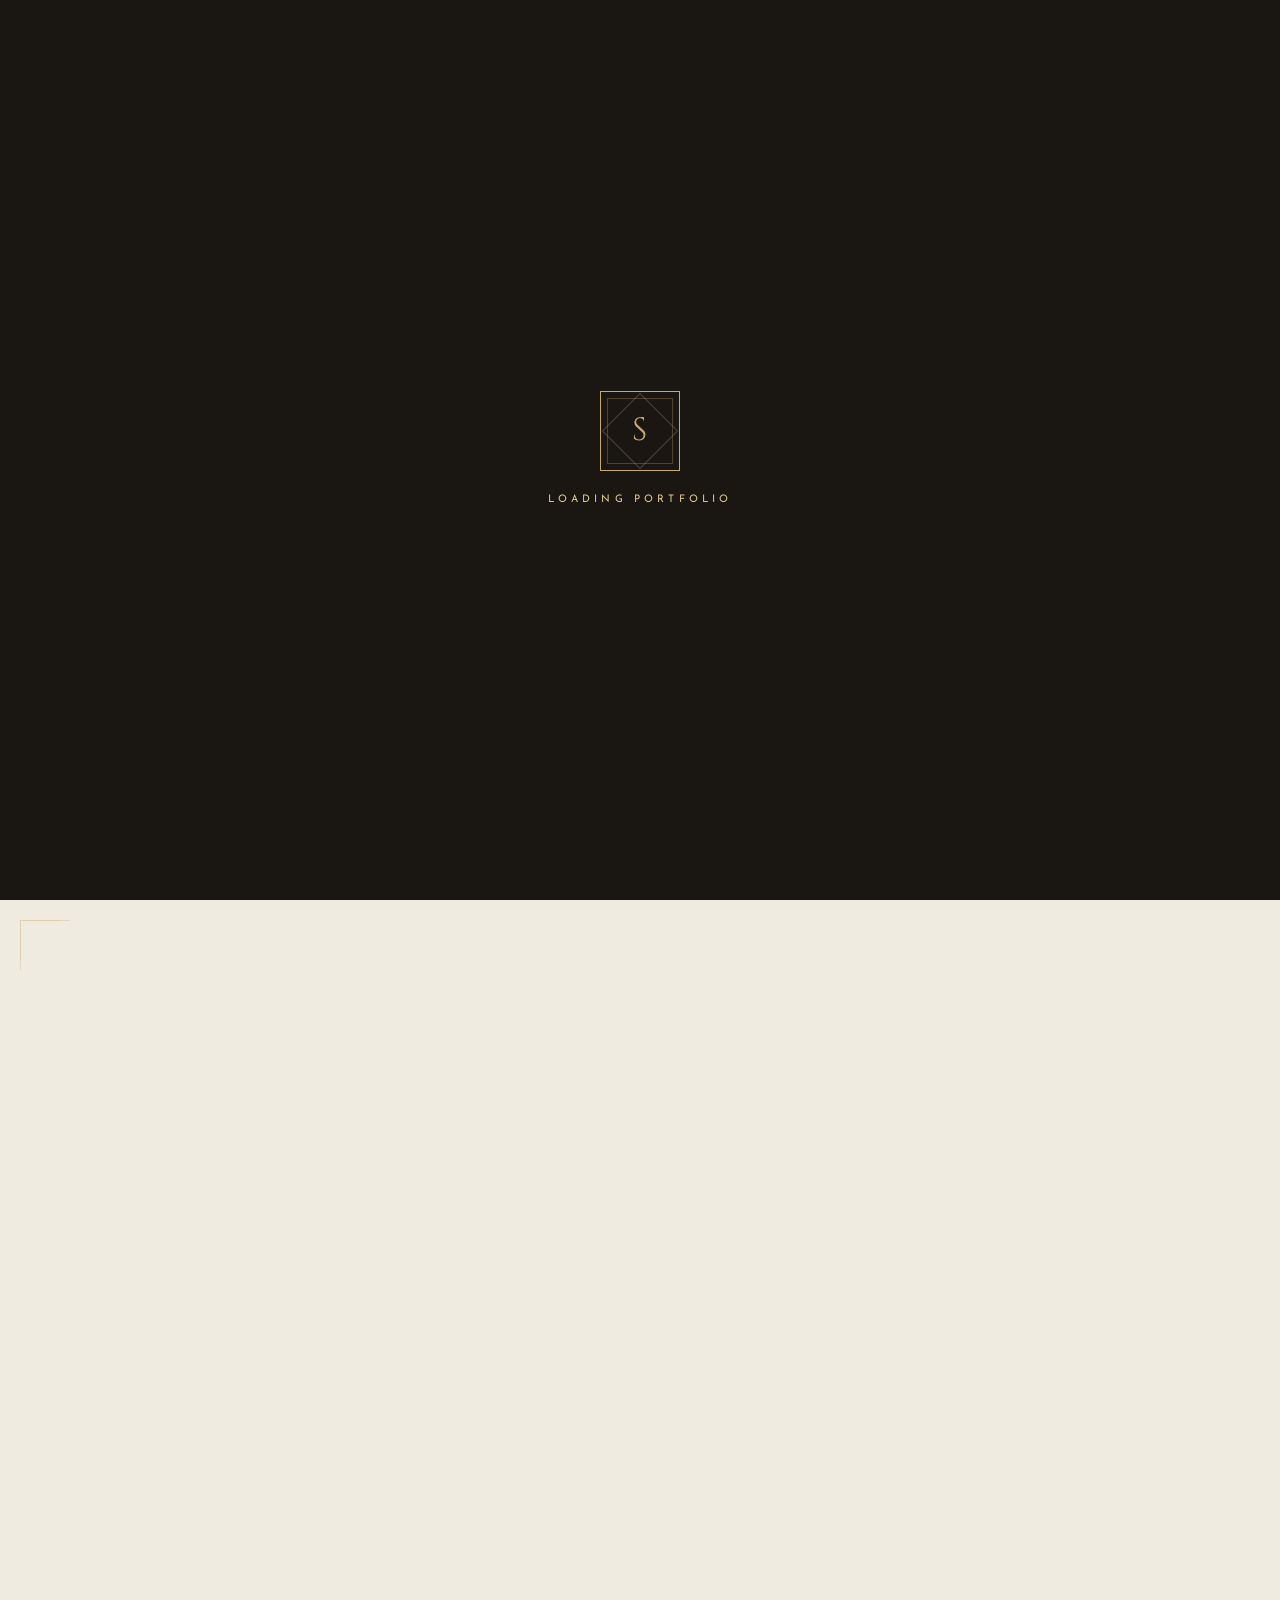
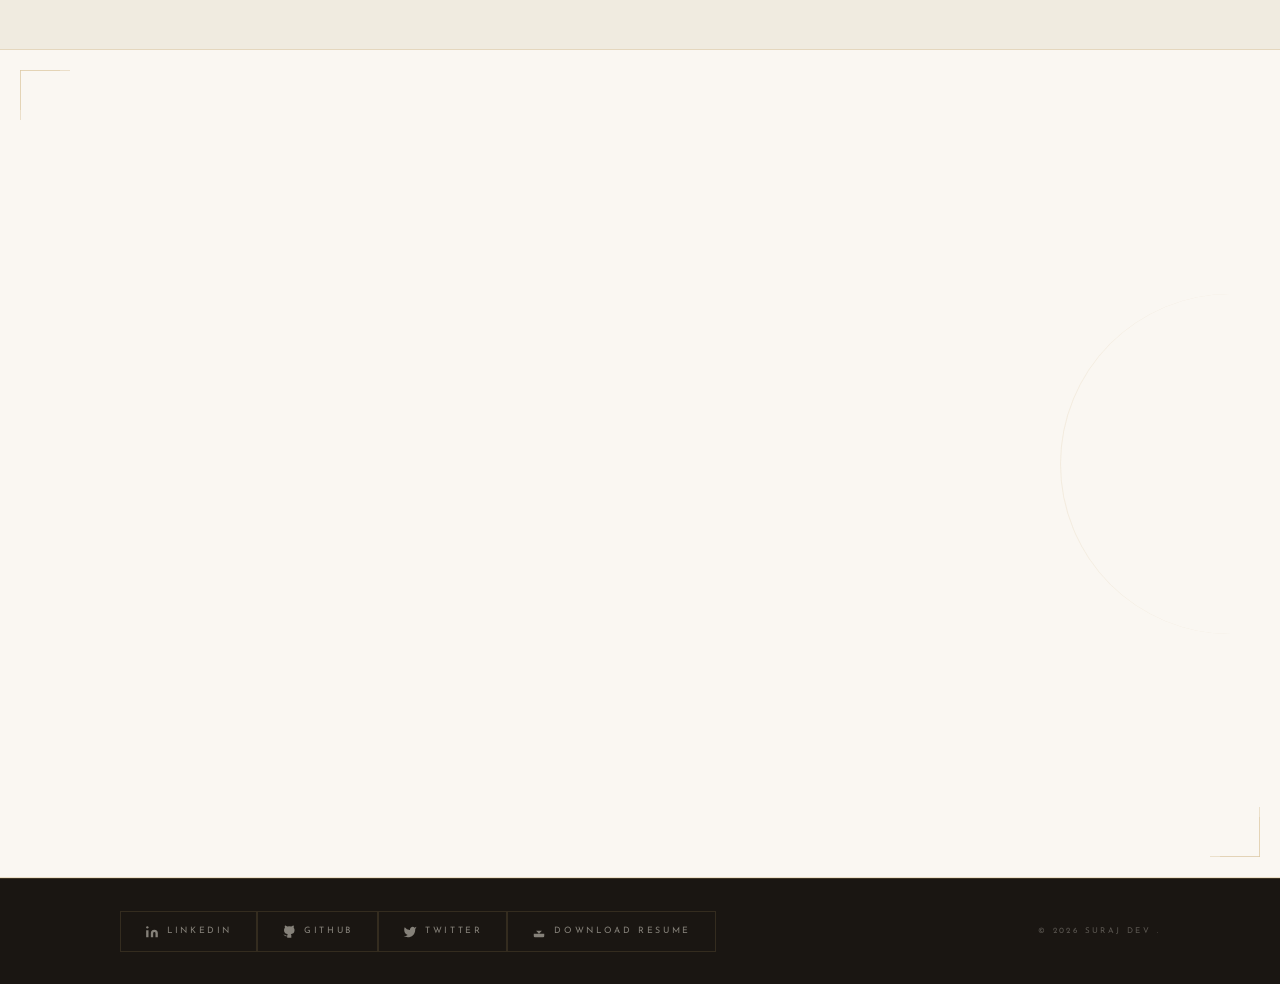
==== index.html @ 4a8fead8 "removed self hosted tag" ====
<!DOCTYPE html>
<html lang="en">
<head>
<meta charset="UTF-8"/>
<meta name="viewport" content="width=device-width, initial-scale=1.0"/>
<title>Suraj Dev — Full Stack Developer</title>
<link rel="preconnect" href="https://fonts.googleapis.com"/>
<link rel="preconnect" href="https://fonts.gstatic.com" crossorigin/>
<link href="https://fonts.googleapis.com/css2?family=Cinzel:wght@400;600;700;900&family=Cormorant+Garamond:ital,wght@0,300;0,400;0,500;0,600;1,300;1,400&family=Josefin+Sans:wght@100;200;300;400&display=swap" rel="stylesheet"/>
<link rel="stylesheet" href="styles.css">
</head>
<body>
<!-- LOADER -->
<div id="loader">
  <div class="loader-inner">
    <div class="loader-monogram">S</div>
    <div class="loader-text">Loading Portfolio</div>
  </div>
</div>

<!-- CURSOR -->
<div class="cursor" id="cursor"></div>
<div class="cursor-ring" id="cursorRing"></div>

<!-- MOBILE MENU -->
<div class="mobile-menu" id="mobileMenu">
  <a href="#hero" onclick="closeMobile()">Home</a>
  <a href="#about" onclick="closeMobile()">About</a>
  <a href="#work" onclick="closeMobile()">Work</a>
  <a href="#skills" onclick="closeMobile()">Skills</a>
  <a href="#contact" onclick="closeMobile()">Contact</a>
  <div class="mobile-menu-deco">Suraj Dev · Full Stack Developer</div>
</div>

<!-- NAVBAR -->
<nav id="navbar">
  <div class="nav-logo">
    <div class="logo-mark">S</div>
    <div class="logo-text">Suraj<span>Developer</span></div>
  </div>
  <ul class="nav-links">
    <li><a href="#hero">Home</a></li>
    <li><a href="#about">About</a></li>
    <li><a href="#work">Work</a></li>
    <li><a href="#skills">Skills</a></li>
    <li><a href="#contact">Contact</a></li>
  </ul>
  <div class="nav-avail"><div class="avail-dot"></div>Available for Work</div>
  <div class="hamburger" id="hamburger" onclick="toggleMenu()">
    <span></span><span></span><span></span>
  </div>
</nav>

<!-- SIDE NAV -->
<div class="side-nav" id="sideNav">
  <a href="#hero" class="active">01</a>
  <a href="#about">02</a>
  <a href="#work">03</a>
  <a href="#skills">04</a>
  <a href="#contact">05</a>
</div>

<!-- SOCIAL SIDEBAR -->
<div class="social-sidebar">
  <a href="https://www.linkedin.com/in/suraj-kumar-07b52637b" target="_blank" title="LinkedIn">
    <svg viewBox="0 0 24 24"><path d="M16 8a6 6 0 016 6v7h-4v-7a2 2 0 00-2-2 2 2 0 00-2 2v7h-4v-7a6 6 0 016-6zM2 9h4v12H2z"/><circle cx="4" cy="4" r="2"/></svg>
  </a>
  <a href="https://github.com/Suraj-xaosi/Suraj-xaosi.git" target="_blank" title="GitHub">
    <svg viewBox="0 0 24 24"><path d="M9 19c-5 1.5-5-2.5-7-3m14 6v-3.87a3.37 3.37 0 00-.94-2.61c3.14-.35 6.44-1.54 6.44-7A5.44 5.44 0 0020 4.77 5.07 5.07 0 0019.91 1S18.73.65 16 2.48a13.38 13.38 0 00-7 0C6.27.65 5.09 1 5.09 1A5.07 5.07 0 005 4.77a5.44 5.44 0 00-1.5 3.78c0 5.42 3.3 6.61 6.44 7A3.37 3.37 0 009 18.13V22"/></svg>
  </a>
  <a href="mailto:surajjee343@gmail.com" title="Email">
    <svg viewBox="0 0 24 24"><path d="M4 4h16c1.1 0 2 .9 2 2v12c0 1.1-.9 2-2 2H4c-1.1 0-2-.9-2-2V6c0-1.1.9-2 2-2z"/><polyline points="22,6 12,13 2,6"/></svg>
  </a>
</div>

<!-- ── HERO

─────────────────────── -->
<section id="hero" class="section">
  <div class="corner-deco corner-tl">
    <svg class="corner-svg" viewBox="0 0 50 50"><path d="M50,0 L0,0 L0,50"/><path d="M40,0 L0,0 L0,40"/><path d="M10,0 L0,0 L0,10"/></svg>
  </div>
  <div class="corner-deco corner-tr">
    <svg class="corner-svg" viewBox="0 0 50 50"><path d="M50,0 L0,0 L0,50"/><path d="M40,0 L0,0 L0,40"/><path d="M10,0 L0,0 L0,10"/></svg>
  </div>
  <div class="corner-deco corner-bl">
    <svg class="corner-svg" viewBox="0 0 50 50"><path d="M50,0 L0,0 L0,50"/><path d="M40,0 L0,0 L0,40"/><path d="M10,0 L0,0 L0,10"/></svg>
  </div>
  <div class="corner-deco corner-br">
    <svg class="corner-svg" viewBox="0 0 50 50"><path d="M50,0 L0,0 L0,50"/><path d="M40,0 L0,0 L0,40"/><path d="M10,0 L0,0 L0,10"/></svg>
  </div>

  <div class="hero-left">
    <div class="hero-eyebrow">Hello, I'm</div>
    <h1 class="hero-name">
      <span>Suraj</span>
      <span>Kumar</span>
    </h1>
    <div class="hero-title-badge">
      <span>Full Stack Developer</span>
      <div class="badge-diamond"></div>
    </div>
    <p class="hero-desc">I'm a full-stack developer who enjoys turning ideas into clean, working web applications.</p>
    <div class="hero-cta">
      <a href="#work" class="btn-primary"><span>View My Work</span><span class="arrow">→</span></a>
      <a href="#contact" class="btn-ghost">Get In Touch <span style="color:var(--gold)">+</span></a>
    </div>
  </div>

  <div class="hero-right">
    <div class="hero-photo-wrap">
      <div class="photo-arch"></div>
      <div class="hero-photo-frame">
        <div class="hero-photo-outer"></div>
        <img src="surajpfp.png" alt="Suraj Dev"/>
      </div>
      <div class="hero-badge">
        <div class="badge-label">Based In</div>
        <div class="badge-value">India</div>
        <div class="badge-diamond-icon"></div>
      </div>
    </div>
  </div>

  <div class="scroll-indicator">
    Scroll Down
    <div class="scroll-arrow"><span></span></div>
  </div>
</section>

<!-- ── ABOUT

─────────────────────── -->
<section id="about" class="section">
  <div class="corner-deco corner-tl">
    <svg class="corner-svg" viewBox="0 0 50 50"><path d="M50,0 L0,0 L0,50"/><path d="M40,0 L0,0 L0,40"/></svg>
  </div>
  <div class="corner-deco corner-br">
    <svg class="corner-svg" viewBox="0 0 50 50"><path d="M50,0 L0,0 L0,50"/><path d="M40,0 L0,0 L0,40"/></svg>
  </div>

  <div class="about-grid">
    <div class="about-img-wrap reveal-left">
      <div class="about-img-deco"></div>
      <div class="about-img-frame">
        <div class="about-arch"></div>
        <img src="suraj.png" alt="Architecture"/>
      </div>
      <div class="who-am-i">Who Am I <span style="display:inline-block;width:1px;height:30px;background:var(--gold);margin-left:10px;"></span></div>
    </div>
    <div class="about-right">
      <div class="section-label reveal">About Me</div>
      <h2 class="about-heading reveal reveal-delay-1">I like building things that actually work well.</h2>
      <p class="about-text reveal reveal-delay-2">I'm a full-stack developer currently pursuing my BCA at BN College, Patna University. I enjoy building complete web applications from the ground up — designing the database, writing the backend logic, and putting together a clean, easy-to-use interface. I'm always learning new tools and looking for ways to build better products.</p>
      <div class="stats-grid reveal reveal-delay-3">
        <div class="stat-item">
          <div class="stat-number">0<span class="stat-plus">+</span></div>
          <div class="stat-label">Years<br>Experience</div>
        </div>
        <div class="stat-item">
          <div class="stat-number">5<span class="stat-plus">+</span></div>
          <div class="stat-label">Projects<br>Completed</div>
        </div>
        <div class="stat-item">
          <div class="stat-number">10<span class="stat-plus">+</span></div>
          <div class="stat-label">Technologies<br>Mastered</div>
        </div>
        <div class="stat-item">
          <div class="stat-number">100<span class="stat-plus">%</span></div>
          <div class="stat-label">Dedication<br>to Quality</div>
        </div>
      </div>
    </div>
  </div>
</section>

<!-- ── WORK

─────────────────────── -->
<section id="work" class="section" style="background:var(--warm-white);">
  <div class="work-header">
    <div>
      <div class="section-label reveal">My Work</div>
      <h2 class="section-heading reveal reveal-delay-1">Featured<br>Projects</h2>
    </div>
    <a href="#" class="btn-ghost reveal reveal-delay-2">ME <span style="color:var(--gold)">+</span></a>
  </div>

  <div class="projects-grid">
    <a class="project-card reveal" href="projects/analytics-dashboard.html" aria-label="View Analytics Dashboard project details">
      <div class="project-card-img">
        <span class="project-num">01</span>
        <img src="asset/webAnlyIntro.png" alt="Analytics Dashboard"/>
      </div>
      <div class="project-card-body">
        <h3 class="project-title">WebAnly — Web Analytics Platform</h3>
        <p class="project-desc">A analytics platform that tracks website visitors in real time, with live dashboards and automatic alerts when traffic spikes.</p>
        <div class="project-tags">
          <div style="display:flex;gap:8px;flex-wrap:wrap;">
            <span class="tag">Next.js</span>
            <span class="tag">shadcn</span>
            <span class="tag">Tailwind CSS</span>
            <span class="tag">Tanstack Query</span>
            <span class="tag">Redux Toolkit</span>
            <span class="tag">express.js</span>
            <span class="tag">Redis</span>
            <span class="tag">Kafka</span>
            <span class="tag">Prisma</span>
            <span class="tag">PostgreSql</span>
            <span class="tag">TurboRepo</span>
          </div>
          <div class="project-arrow">→</div>
        </div>
      </div>
    </a>

    <a class="project-card reveal reveal-delay-2" href="projects/cyclework.html" aria-label="View Cyclework project details">
      <div class="project-card-img">
        <span class="project-num">03</span>
        <img src="asset/cyclework.png" alt="Cyclework - Goal-Tracking Platform"/>
      </div>
      <div class="project-card-body">
        <h3 class="project-title">Cyclework — Goal Tracking App</h3>
        <p class="project-desc">A goal-tracking app that breaks big goals into daily tasks across a 12-week cycle, with a simple score that shows how you're progressing.</p>
        <div class="project-tags">
          <div style="display:flex;gap:8px;flex-wrap:wrap;">
            <span class="tag">React</span>
            <span class="tag">TypeScript</span>
            <span class="tag">Tailwind CSS</span>
            <span class="tag">Redux Toolkit</span>
            <span class="tag">Express.js</span>
            <span class="tag">Mongo DB</span>
          </div>
          <div class="project-arrow">→</div>
        </div>
      </div>
    </a>

    <a class="project-card reveal reveal-delay-3" href="projects/audio-visualiser.html" aria-label="View Audio Visualiser project details">
      <div class="project-card-img">
        <span class="project-num">04</span>
        <img src="asset/av.png" alt="Audio Visualiser"/>
      </div>
      <div class="project-card-body">
        <h3 class="project-title">Audio Visualiser</h3>
        <p class="project-desc">An audio visualiser that turns music into real-time animated visuals, with a customizable look and feel.</p>
        <div class="project-tags">
          <div style="display:flex;gap:8px;flex-wrap:wrap;">
            <span class="tag">Next.js</span>
            <span class="tag">css</span>
            <span class="tag">redux</span>
            <span class="tag">CDN</span>
            <span class="tag">idb</span>
            <span class="tag">docker</span>
          </div>
          <div class="project-arrow">→</div>
        </div>
      </div>
    </a>
  </div>
</section>

<!-- ── SKILLS

─────────────────────── -->
<section id="skills" class="section">
  <div class="skills-intro">
    <div>
      <div class="section-label reveal">My Expertise</div>
      <h2 class="section-heading reveal reveal-delay-1">Skills &amp;<br>Expertise</h2>
    </div>
    <div class="skills-intro-right reveal reveal-delay-2">
      The tools and technologies I use to build web applications from start to finish — front end, back end, and everything in between.
      <a href="#work" class="arrow-link">View Projects →</a>
    </div>
  </div>

  <div class="skills-cards">
    <!-- Frontend -->
    <div class="skill-card reveal">
      <div class="skill-card-icon">
        <svg viewBox="0 0 24 24"><rect x="2" y="3" width="20" height="14" rx="2"/><path d="M8 21h8M12 17v4"/></svg>
      </div>
      <div class="skill-card-title">Frontend<br>Development</div>
      <ul class="skill-list">
        <li class="skill-item">React.js <div class="skill-dots"><span class="dot filled"></span><span class="dot filled"></span><span class="dot filled"></span><span class="dot filled"></span><span class="dot filled"></span><span class="dot"></span></div></li>
        <li class="skill-item">Next.js <div class="skill-dots"><span class="dot filled"></span><span class="dot filled"></span><span class="dot filled"></span><span class="dot filled"></span><span class="dot filled"></span><span class="dot"></span></div></li>
        <li class="skill-item">TypeScript <div class="skill-dots"><span class="dot filled"></span><span class="dot filled"></span><span class="dot filled"></span><span class="dot filled"></span><span class="dot"></span><span class="dot"></span></div></li>
        <li class="skill-item">Tailwind CSS <div class="skill-dots"><span class="dot filled"></span><span class="dot filled"></span><span class="dot filled"></span><span class="dot filled"></span><span class="dot filled"></span><span class="dot"></span></div></li>
        <li class="skill-item">Redux toolkit <div class="skill-dots"><span class="dot filled"></span><span class="dot filled"></span><span class="dot filled"></span><span class="dot"></span><span class="dot"></span><span class="dot"></span></div></li>
        <li class="skill-item">Tanstack Query <div class="skill-dots"><span class="dot filled"></span><span class="dot filled"></span><span class="dot filled"></span><span class="dot"></span><span class="dot"></span><span class="dot"></span></div></li>
      </ul>
    </div>
    <!-- Backend -->
    <div class="skill-card reveal reveal-delay-1">
      <div class="skill-card-icon">
        <svg viewBox="0 0 24 24"><path d="M5 12H19M12 5l7 7-7 7"/></svg>
      </div>
      <div class="skill-card-title">Backend<br>Development</div>
      <ul class="skill-list">
        <li class="skill-item">Node.js <div class="skill-dots"><span class="dot filled"></span><span class="dot filled"></span><span class="dot filled"></span><span class="dot filled"></span><span class="dot filled"></span><span class="dot filled"></span></div></li>
        <li class="skill-item">Express.js <div class="skill-dots"><span class="dot filled"></span><span class="dot filled"></span><span class="dot filled"></span><span class="dot filled"></span><span class="dot filled"></span><span class="dot"></span></div></li>
        <li class="skill-item">CDN <div class="skill-dots"><span class="dot filled"></span><span class="dot filled"></span><span class="dot filled"></span><span class="dot"></span><span class="dot"></span><span class="dot"></span></div></li>
        <li class="skill-item">Kafka <div class="skill-dots"><span class="dot filled"></span><span class="dot filled"></span><span class="dot filled"></span><span class="dot filled"></span><span class="dot"></span><span class="dot"></span></div></li>
        <li class="skill-item">Redis <div class="skill-dots"><span class="dot filled"></span><span class="dot filled"></span><span class="dot filled"></span><span class="dot filled"></span><span class="dot"></span><span class="dot"></span></div></li>
        
      </ul>
    </div>
    <!-- Databases -->
    <div class="skill-card reveal reveal-delay-2">
      <div class="skill-card-icon">
        <svg viewBox="0 0 24 24"><ellipse cx="12" cy="5" rx="9" ry="3"/><path d="M21 12c0 1.66-4 3-9 3s-9-1.34-9-3"/><path d="M3 5v14c0 1.66 4 3 9 3s9-1.34 9-3V5"/></svg>
      </div>
      <div class="skill-card-title">Databases</div>
      <ul class="skill-list">
        <li class="skill-item">MongoDB <div class="skill-dots"><span class="dot filled"></span><span class="dot filled"></span><span class="dot filled"></span><span class="dot filled"></span><span class="dot filled"></span><span class="dot"></span></div></li>
        <li class="skill-item">PostgreSQL <div class="skill-dots"><span class="dot filled"></span><span class="dot filled"></span><span class="dot filled"></span><span class="dot filled"></span><span class="dot"></span><span class="dot"></span></div></li>
        <li class="skill-item">Prisma ORM <div class="skill-dots"><span class="dot filled"></span><span class="dot filled"></span><span class="dot filled"></span><span class="dot filled"></span><span class="dot"></span><span class="dot"></span></div></li>
      </ul>
    </div>
    <!-- DevOps -->
    <div class="skill-card reveal reveal-delay-3">
      <div class="skill-card-icon">
        <svg viewBox="0 0 24 24"><path d="M18 10h-4V6"/><path d="M14 10l7-7"/><path d="M21 16v2a2 2 0 01-2 2H5a2 2 0 01-2-2V6a2 2 0 012-2h2"/></svg>
      </div>
      <div class="skill-card-title">DevOps &amp;<br>Tools</div>
      <ul class="skill-list">
        <li class="skill-item">Docker <div class="skill-dots"><span class="dot filled"></span><span class="dot filled"></span><span class="dot filled"></span><span class="dot filled"></span><span class="dot"></span><span class="dot"></span></div></li>
        <li class="skill-item">Git &amp; GitHub <div class="skill-dots"><span class="dot filled"></span><span class="dot filled"></span><span class="dot filled"></span><span class="dot filled"></span><span class="dot filled"></span><span class="dot filled"></span></div></li>
        <li class="skill-item">Linux <div class="skill-dots"><span class="dot filled"></span><span class="dot filled"></span><span class="dot filled"></span><span class="dot"></span><span class="dot"></span><span class="dot"></span></div></li>
        <li class="skill-item">Turborepo <div class="skill-dots"><span class="dot filled"></span><span class="dot filled"></span><span class="dot filled"></span><span class="dot filled"></span><span class="dot"></span><span class="dot"></span></div></li>
        <li class="skill-item">Modular monoliths <div class="skill-dots"><span class="dot filled"></span><span class="dot filled"></span><span class="dot filled"></span><span class="dot"></span><span class="dot"></span><span class="dot"></span></div></li>
        <li class="skill-item">Microservices <div class="skill-dots"><span class="dot filled"></span><span class="dot filled"></span><span class="dot filled"></span><span class="dot"></span><span class="dot"></span><span class="dot"></span></div></li>
      </ul>
    </div>
    <div class="skill-card reveal reveal-delay-1">
      <div class="skill-card-icon">
        <svg viewBox="0 0 24 24"><path d="M5 12H19M12 5l7 7-7 7"/></svg>
      </div>
      <div class="skill-card-title">Programming Language</div>
      <ul class="skill-list">
        <li class="skill-item">JavaScript <div class="skill-dots"><span class="dot filled"></span><span class="dot filled"></span><span class="dot filled"></span><span class="dot filled"></span><span class="dot filled"></span><span class="dot filled"></span></div></li>
        <li class="skill-item">TypeScript <div class="skill-dots"><span class="dot filled"></span><span class="dot filled"></span><span class="dot filled"></span><span class="dot filled"></span><span class="dot filled"></span><span class="dot"></span></div></li>
        <li class="skill-item">C <div class="skill-dots"><span class="dot filled"></span><span class="dot filled"></span><span class="dot filled"></span><span class="dot"></span><span class="dot"></span><span class="dot"></span></div></li>
        <li class="skill-item">Java <div class="skill-dots"><span class="dot filled"></span><span class="dot filled"></span><span class="dot filled"></span><span class="dot"></span><span class="dot"></span><span class="dot"></span></div></li>
      </ul>
    </div>
  </div>

  <div class="skill-banner reveal">
    <div style="display:flex;gap:60px;align-items:center;flex-wrap:wrap;">
      <svg viewBox="0 0 80 60" width="80" height="60" style="flex-shrink:0;opacity:0.6;">
        <line x1="40" y1="0" x2="40" y2="60" stroke="var(--gold)" stroke-width="0.5"/>
        <line x1="0" y1="30" x2="80" y2="30" stroke="var(--gold)" stroke-width="0.5"/>
        <circle cx="40" cy="30" r="20" stroke="var(--gold)" stroke-width="0.5" fill="none"/>
        <circle cx="40" cy="30" r="30" stroke="var(--gold)" stroke-width="0.5" fill="none"/>
      </svg>
      <div class="skill-banner-text">Always Learning,<br>Always Building.</div>
    </div>
    <div>
      <p class="skill-banner-sub">I enjoy learning new tools and using them to build real, working projects.</p>
      <a href="#work" class="btn-primary" style="margin-top:20px;display:inline-flex;"><span>View My Work</span><span class="arrow">→</span></a>
    </div>
  </div>
</section>

<!-- ── CONTACT

─────────────────────── -->
<section id="contact" class="section" style="background:var(--warm-white);">
  <div class="corner-deco corner-tl">
    <svg class="corner-svg" viewBox="0 0 50 50"><path d="M50,0 L0,0 L0,50"/><path d="M40,0 L0,0 L0,40"/></svg>
  </div>
  <div class="corner-deco corner-br">
    <svg class="corner-svg" viewBox="0 0 50 50"><path d="M50,0 L0,0 L0,50"/><path d="M40,0 L0,0 L0,40"/></svg>
  </div>

  <div class="contact-arch-deco"></div>

  <div class="contact-grid">
    <div>
      <div class="section-label reveal">Get In Touch</div>
      <h2 class="contact-heading reveal reveal-delay-1">Let's Create<br>Something<br>Amazing<br>Together</h2>
      <div class="contact-divider reveal reveal-delay-2"></div>
      <p class="contact-text reveal reveal-delay-2">I'm open to new opportunities, internships, and interesting projects. If you'd like to work together, or just want to say hello, feel free to reach out.</p>
      <a href="mailto:surajjee343@gmail.com" class="btn-primary reveal reveal-delay-3" style="display:inline-flex;">
        <span>Send Message</span><span class="arrow">→</span>
      </a>
    </div>

    <div class="contact-info reveal reveal-delay-1">
      <div class="contact-info-item">
        <div class="contact-info-icon">
          <svg viewBox="0 0 24 24"><path d="M4 4h16c1.1 0 2 .9 2 2v12c0 1.1-.9 2-2 2H4c-1.1 0-2-.9-2-2V6c0-1.1.9-2 2-2z"/><polyline points="22,6 12,13 2,6"/></svg>
        </div>
        <div>
          <div class="contact-info-label">Email</div>
          <div class="contact-info-value">surajjee343@gmail.com</div>
        </div>
      </div>
      <div class="contact-info-item">
        <div class="contact-info-icon">
          <svg viewBox="0 0 24 24"><path d="M22 16.92v3a2 2 0 01-2.18 2 19.79 19.79 0 01-8.63-3.07A19.5 19.5 0 014.07 9a2 2 0 012-2.18h3a2 2 0 012 1.72c.127.96.361 1.903.7 2.81a2 2 0 01-.45 2.11L10.09 14a16 16 0 006.29 6.29l1.27-1.27a2 2 0 012.11-.45c.907.339 1.85.573 2.81.7A2 2 0 0122 16.92z"/></svg>
        </div>
        <div>
          <div class="contact-info-label">Phone</div>
          <div class="contact-info-value">+91 7368901147</div>
        </div>
      </div>
      <div class="contact-info-item">
        <div class="contact-info-icon">
          <svg viewBox="0 0 24 24"><path d="M21 10c0 7-9 13-9 13s-9-6-9-13a9 9 0 0118 0z"/><circle cx="12" cy="10" r="3"/></svg>
        </div>
        <div>
          <div class="contact-info-label">Location</div>
          <div class="contact-info-value">Patna, Bihar, India</div>
        </div>
      </div>
      <div class="contact-info-item">
        <div class="contact-info-icon">
          <svg viewBox="0 0 24 24"><circle cx="12" cy="12" r="10"/><line x1="2" y1="12" x2="22" y2="12"/><path d="M12 2a15.3 15.3 0 014 10 15.3 15.3 0 01-4 10 15.3 15.3 0 01-4-10 15.3 15.3 0 014-10z"/></svg>
        </div>
        <div>
          <div class="contact-info-label">Availability</div>
          <div class="contact-info-value">Open to opportunities</div>
        </div>
      </div>
    </div>
  </div>
</section>

<!-- ── FOOTER

─────────────────────── -->
<footer>
  <div class="footer-links">
    <a href="https://www.linkedin.com/in/suraj-kumar-07b52637b" target="_blank" class="footer-link">
      <svg viewBox="0 0 24 24"><path d="M16 8a6 6 0 016 6v7h-4v-7a2 2 0 00-2-2 2 2 0 00-2 2v7h-4v-7a6 6 0 016-6zM2 9h4v12H2z"/><circle cx="4" cy="4" r="2"/></svg>
      LinkedIn
    </a>
    <a href="https://github.com/Suraj-xaosi/Suraj-xaosi.git" target="_blank" class="footer-link">
      <svg viewBox="0 0 24 24"><path d="M9 19c-5 1.5-5-2.5-7-3m14 6v-3.87a3.37 3.37 0 00-.94-2.61c3.14-.35 6.44-1.54 6.44-7A5.44 5.44 0 0020 4.77 5.07 5.07 0 0019.91 1S18.73.65 16 2.48a13.38 13.38 0 00-7 0C6.27.65 5.09 1 5.09 1A5.07 5.07 0 005 4.77a5.44 5.44 0 00-1.5 3.78c0 5.42 3.3 6.61 6.44 7A3.37 3.37 0 009 18.13V22"/></svg>
      GitHub
    </a>
    <a href="https://twitter.com" target="_blank" class="footer-link">
      <svg viewBox="0 0 24 24"><path d="M23 3a10.9 10.9 0 01-3.14 1.53 4.48 4.48 0 00-7.86 3v1A10.66 10.66 0 013 4s-4 9 5 13a11.64 11.64 0 01-7 2c9 5 20 0 20-11.5a4.5 4.5 0 00-.08-.83A7.72 7.72 0 0023 3z"/></svg>
      Twitter
    </a>
    <a href="#" class="footer-link">
      <svg viewBox="0 0 24 24"><path d="M21 15v4a2 2 0 01-2 2H5a2 2 0 01-2-2v-4M7 10l5 5 5-5M12 15V3"/></svg>
      Download Resume
    </a>
  </div>
  <div class="footer-copy">© 2026 Suraj Dev .</div>
</footer>
<script src="script.js"></script>
</body>
</html>
---- styles.css ----
/* ── RESET & BASE ─────────────────────────────── */
  *, *::before, *::after { box-sizing: border-box; margin: 0; padding: 0; }

  :root {
    --cream: #F0EBE0;
    --cream-dark: #E8E0D0;
    --ink: #1A1612;
    --gold: #C9A96E;
    --gold-light: #E4C98A;
    --gold-dark: #9A7A4A;
    --warm-white: #FAF7F2;
    --text-muted: #8A7A68;
    --border: rgba(201,169,110,0.3);
    --border-strong: rgba(201,169,110,0.6);
    --ff-display: 'Cinzel', serif;
    --ff-body: 'Cormorant Garamond', serif;
    --ff-label: 'Josefin Sans', sans-serif;
    --transition: cubic-bezier(0.25, 0.46, 0.45, 0.94);
  }

  html { scroll-behavior: smooth; }
  body {
    background: var(--cream);
    color: var(--ink);
    font-family: var(--ff-body);
    font-size: 18px;
    line-height: 1.7;
    overflow-x: hidden;
  }

  img { max-width: 100%; display: block; }
  a { color: inherit; text-decoration: none; }

  /* ── SCROLLBAR ─────────────────────────────────── */
  ::-webkit-scrollbar { width: 4px; }
  ::-webkit-scrollbar-track { background: var(--cream); }
  ::-webkit-scrollbar-thumb { background: var(--gold); border-radius: 2px; }

  /* ── LOADER ────────────────────────────────────── */
  #loader {
    position: fixed; inset: 0; z-index: 9999;
    background: var(--ink);
    display: flex; align-items: center; justify-content: center;
    transition: opacity 0.8s var(--transition), visibility 0.8s;
  }
  #loader.hidden { opacity: 0; visibility: hidden; }
  .loader-inner {
    text-align: center;
    color: var(--gold);
  }
  .loader-monogram {
    width: 80px; height: 80px;
    border: 1px solid var(--gold);
    display: flex; align-items: center; justify-content: center;
    margin: 0 auto 20px;
    font-family: var(--ff-display);
    font-size: 2rem;
    position: relative;
    animation: loader-spin 3s linear infinite;
  }
  .loader-monogram::before, .loader-monogram::after {
    content: '';
    position: absolute;
    border: 1px solid rgba(201,169,110,0.3);
  }
  .loader-monogram::before { inset: 6px; }
  .loader-monogram::after { inset: 12px; transform: rotate(45deg); }
  @keyframes loader-spin { to { transform: rotate(360deg); } }
  .loader-text {
    font-family: var(--ff-label);
    font-size: 0.65rem;
    letter-spacing: 0.4em;
    text-transform: uppercase;
    color: var(--gold-light);
    animation: pulse 1.5s ease-in-out infinite;
  }
  @keyframes pulse { 0%,100% { opacity: 0.5; } 50% { opacity: 1; } }

  /* ── CURSOR ─────────────────────────────────────── */
  .cursor {
    width: 10px; height: 10px;
    background: var(--gold);
    border-radius: 50%;
    position: fixed;
    pointer-events: none;
    z-index: 9000;
    transform: translate(-50%, -50%);
    transition: transform 0.1s;
    mix-blend-mode: multiply;
  }
  .cursor-ring {
    width: 36px; height: 36px;
    border: 1px solid var(--gold);
    border-radius: 50%;
    position: fixed;
    pointer-events: none;
    z-index: 8999;
    transform: translate(-50%, -50%);
    transition: all 0.18s var(--transition);
    opacity: 0.7;
  }
  @media (hover: none) { .cursor, .cursor-ring { display: none; } }

  /* ── SIDE NAV NUMBERS ──────────────────────────── */
  .side-nav {
    position: fixed;
    left: 24px;
    top: 50%;
    transform: translateY(-50%);
    z-index: 100;
    display: flex;
    flex-direction: column;
    gap: 16px;
  }
  .side-nav a {
    font-family: var(--ff-label);
    font-size: 0.6rem;
    letter-spacing: 0.2em;
    color: var(--text-muted);
    transition: color 0.3s, transform 0.3s;
    writing-mode: vertical-rl;
    display: flex;
    align-items: center;
    gap: 8px;
    padding: 4px 0;
  }
  .side-nav a.active, .side-nav a:hover { color: var(--gold); transform: translateX(3px); }
  .side-nav a.active::before {
    content: '';
    display: block;
    width: 2px;
    height: 20px;
    background: var(--gold);
    border-radius: 1px;
  }
  @media (max-width: 768px) { .side-nav { display: none; } }

  /* ── SOCIAL SIDEBAR ────────────────────────────── */
  .social-sidebar {
    position: fixed;
    right: 24px;
    top: 50%;
    transform: translateY(-50%);
    z-index: 100;
    display: flex;
    flex-direction: column;
    gap: 20px;
    align-items: center;
  }
  .social-sidebar::before, .social-sidebar::after {
    content: '';
    display: block;
    width: 1px;
    height: 60px;
    background: var(--border-strong);
  }
  .social-sidebar a {
    width: 32px; height: 32px;
    display: flex; align-items: center; justify-content: center;
    color: var(--text-muted);
    transition: color 0.3s, transform 0.3s;
  }
  .social-sidebar a:hover { color: var(--gold); transform: translateX(-3px); }
  .social-sidebar svg { width: 16px; height: 16px; fill: currentColor; }
  @media (max-width: 768px) { .social-sidebar { display: none; } }

  /* ── NAVBAR ─────────────────────────────────────── */
  nav {
    position: fixed;
    top: 0; left: 0; right: 0;
    z-index: 500;
    padding: 20px 60px;
    display: flex;
    align-items: center;
    justify-content: space-between;
    transition: background 0.4s, backdrop-filter 0.4s, padding 0.4s;
  }
  nav.scrolled {
    background: rgba(240,235,224,0.92);
    backdrop-filter: blur(12px);
    padding: 14px 60px;
    border-bottom: 1px solid var(--border);
  }
  .nav-logo {
    display: flex;
    align-items: center;
    gap: 12px;
  }
  .logo-mark {
    width: 44px; height: 44px;
    border: 1px solid var(--gold);
    display: flex; align-items: center; justify-content: center;
    font-family: var(--ff-display);
    font-size: 1.1rem;
    color: var(--gold);
    position: relative;
  }
  .logo-mark::before {
    content: '';
    position: absolute;
    inset: 5px;
    border: 1px solid rgba(201,169,110,0.3);
  }
  .logo-text {
    font-family: var(--ff-display);
    font-size: 0.7rem;
    letter-spacing: 0.15em;
    text-transform: uppercase;
    line-height: 1.3;
  }
  .logo-text span {
    display: block;
    font-family: var(--ff-label);
    font-size: 0.55rem;
    letter-spacing: 0.3em;
    color: var(--text-muted);
    font-weight: 300;
  }
  .nav-links {
    display: flex;
    gap: 40px;
    list-style: none;
  }
  .nav-links a {
    font-family: var(--ff-label);
    font-size: 0.65rem;
    letter-spacing: 0.25em;
    text-transform: uppercase;
    color: var(--ink);
    position: relative;
    padding-bottom: 4px;
    transition: color 0.3s;
  }
  .nav-links a::after {
    content: '';
    position: absolute;
    bottom: 0; left: 0;
    width: 0; height: 1px;
    background: var(--gold);
    transition: width 0.4s var(--transition);
  }
  .nav-links a:hover { color: var(--gold); }
  .nav-links a:hover::after { width: 100%; }
  .nav-avail {
    font-family: var(--ff-label);
    font-size: 0.6rem;
    letter-spacing: 0.25em;
    text-transform: uppercase;
    color: var(--gold);
    display: flex;
    align-items: center;
    gap: 8px;
  }
  .avail-dot {
    width: 7px; height: 7px;
    background: var(--gold);
    border-radius: 50%;
    animation: blink 2s ease-in-out infinite;
  }
  @keyframes blink { 0%,100% { opacity: 1; } 50% { opacity: 0.3; } }
  .hamburger {
    display: none;
    flex-direction: column;
    gap: 5px;
    cursor: pointer;
    padding: 4px;
  }
  .hamburger span {
    display: block;
    width: 24px; height: 1px;
    background: var(--ink);
    transition: all 0.3s;
  }
  .hamburger.open span:nth-child(1) { transform: translateY(6px) rotate(45deg); }
  .hamburger.open span:nth-child(2) { opacity: 0; }
  .hamburger.open span:nth-child(3) { transform: translateY(-6px) rotate(-45deg); }
  @media (max-width: 900px) {
    nav { padding: 16px 24px; }
    nav.scrolled { padding: 12px 24px; }
    .nav-links, .nav-avail { display: none; }
    .hamburger { display: flex; }
  }

  /* Mobile menu */
  .mobile-menu {
    position: fixed;
    inset: 0;
    z-index: 400;
    background: var(--ink);
    display: flex;
    flex-direction: column;
    align-items: center;
    justify-content: center;
    gap: 40px;
    transform: translateX(100%);
    transition: transform 0.5s var(--transition);
  }
  .mobile-menu.open { transform: translateX(0); }
  .mobile-menu a {
    font-family: var(--ff-display);
    font-size: clamp(1.8rem, 8vw, 3rem);
    color: var(--cream);
    letter-spacing: 0.15em;
    transition: color 0.3s;
    position: relative;
  }
  .mobile-menu a:hover { color: var(--gold); }
  .mobile-menu-deco {
    position: absolute;
    bottom: 40px;
    font-family: var(--ff-label);
    font-size: 0.6rem;
    letter-spacing: 0.4em;
    color: var(--text-muted);
    text-transform: uppercase;
  }

  /* ── CORNER DECORATIONS ─────────────────────────── */
  .corner-deco {
    position: absolute;
    width: 50px; height: 50px;
    pointer-events: none;
  }
  .corner-deco svg { width: 100%; height: 100%; }
  .corner-tl { top: 20px; left: 20px; }
  .corner-tr { top: 20px; right: 20px; transform: scaleX(-1); }
  .corner-bl { bottom: 20px; left: 20px; transform: scaleY(-1); }
  .corner-br { bottom: 20px; right: 20px; transform: scale(-1); }
  @media (max-width: 768px) {
    .corner-deco { width: 30px; height: 30px; }
    .corner-tl { top: 10px; left: 10px; }
    .corner-tr { top: 10px; right: 10px; }
    .corner-bl { bottom: 10px; left: 10px; }
    .corner-br { bottom: 10px; right: 10px; }
  }

  /* ── SECTION WRAPPER ────────────────────────────── */
  .section {
    position: relative;
    padding: 120px 120px;
    overflow: hidden;
  }
  @media (max-width: 1200px) { .section { padding: 80px 60px; } }
  @media (max-width: 900px) { .section { padding: 70px 24px; } }
  @media (max-width: 600px) { .section { padding: 60px 20px; } }

  .section-label {
    font-family: var(--ff-label);
    font-size: 0.6rem;
    letter-spacing: 0.45em;
    text-transform: uppercase;
    color: var(--gold);
    display: flex;
    align-items: center;
    gap: 12px;
    margin-bottom: 24px;
  }
  .section-label::after {
    content: '';
    display: block;
    width: 40px; height: 1px;
    background: var(--gold);
  }

  /* ── REVEAL ANIMATIONS ──────────────────────────── */
  .reveal {
    opacity: 0;
    transform: translateY(40px);
    transition: opacity 0.9s var(--transition), transform 0.9s var(--transition);
  }
  .reveal.visible { opacity: 1; transform: translateY(0); }
  .reveal-left {
    opacity: 0;
    transform: translateX(-40px);
    transition: opacity 0.9s var(--transition), transform 0.9s var(--transition);
  }
  .reveal-left.visible { opacity: 1; transform: translateX(0); }
  .reveal-right {
    opacity: 0;
    transform: translateX(40px);
    transition: opacity 0.9s var(--transition), transform 0.9s var(--transition);
  }
  .reveal-right.visible { opacity: 1; transform: translateX(0); }
  .reveal-delay-1 { transition-delay: 0.15s; }
  .reveal-delay-2 { transition-delay: 0.3s; }
  .reveal-delay-3 { transition-delay: 0.45s; }
  .reveal-delay-4 { transition-delay: 0.6s; }

  /* ── HERO ─────────────────────────────────────────── */
  #hero {
    min-height: 100vh;
    display: grid;
    grid-template-columns: 1fr 1fr;
    align-items: center;
    padding: 0 120px;
    padding-top: 100px;
    position: relative;
    background: var(--warm-white);
    border-bottom: 1px solid var(--border);
  }
  .hero-left { z-index: 2; }
  .hero-eyebrow {
    font-family: var(--ff-label);
    font-size: 0.65rem;
    letter-spacing: 0.45em;
    text-transform: uppercase;
    color: var(--gold);
    margin-bottom: 20px;
    display: flex;
    align-items: center;
    gap: 12px;
    opacity: 0;
    animation: fadeInUp 0.8s var(--transition) 0.3s forwards;
  }
  .hero-eyebrow::before {
    content: '';
    display: block;
    width: 40px; height: 1px;
    background: var(--gold);
  }
  .hero-name {
    font-family: var(--ff-display);
    font-size: clamp(3.5rem, 7vw, 7rem);
    line-height: 0.9;
    letter-spacing: -0.01em;
    text-transform: uppercase;
    color: var(--ink);
    margin-bottom: 8px;
    overflow: hidden;
  }
  .hero-name span {
    display: block;
    opacity: 0;
    transform: translateY(100%);
    animation: slideUp 0.9s var(--transition) forwards;
  }
  .hero-name span:nth-child(1) { animation-delay: 0.5s; }
  .hero-name span:nth-child(2) { animation-delay: 0.7s; }
  .hero-title-badge {
    display: inline-flex;
    align-items: center;
    gap: 10px;
    margin-bottom: 28px;
    opacity: 0;
    animation: fadeInUp 0.8s var(--transition) 1s forwards;
  }
  .hero-title-badge span {
    font-family: var(--ff-label);
    font-size: 0.65rem;
    letter-spacing: 0.35em;
    text-transform: uppercase;
    color: var(--ink);
  }
  .badge-diamond {
    width: 8px; height: 8px;
    background: var(--gold);
    transform: rotate(45deg);
  }
  .hero-desc {
    font-family: var(--ff-body);
    font-size: 1.1rem;
    color: var(--text-muted);
    max-width: 340px;
    line-height: 1.8;
    margin-bottom: 44px;
    opacity: 0;
    animation: fadeInUp 0.8s var(--transition) 1.1s forwards;
  }
  .hero-cta {
    display: flex;
    align-items: center;
    gap: 24px;
    flex-wrap: wrap;
    opacity: 0;
    animation: fadeInUp 0.8s var(--transition) 1.2s forwards;
  }
  .btn-primary {
    background: var(--ink);
    color: var(--cream);
    font-family: var(--ff-label);
    font-size: 0.6rem;
    letter-spacing: 0.35em;
    text-transform: uppercase;
    padding: 16px 32px;
    display: inline-flex;
    align-items: center;
    gap: 12px;
    border: 1px solid var(--ink);
    cursor: pointer;
    position: relative;
    overflow: hidden;
    transition: color 0.4s;
  }
  .btn-primary::before {
    content: '';
    position: absolute;
    top: 0; left: -100%;
    width: 100%; height: 100%;
    background: var(--gold);
    transition: left 0.4s var(--transition);
    z-index: 0;
  }
  .btn-primary:hover::before { left: 0; }
  .btn-primary:hover { color: var(--ink); border-color: var(--gold); }
  .btn-primary span { position: relative; z-index: 1; }
  .btn-primary .arrow { position: relative; z-index: 1; transition: transform 0.3s; }
  .btn-primary:hover .arrow { transform: translateX(6px); }
  .btn-ghost {
    font-family: var(--ff-label);
    font-size: 0.6rem;
    letter-spacing: 0.35em;
    text-transform: uppercase;
    color: var(--ink);
    display: inline-flex;
    align-items: center;
    gap: 10px;
    position: relative;
    padding-bottom: 4px;
    cursor: pointer;
    transition: color 0.3s;
  }
  .btn-ghost::after {
    content: '';
    position: absolute;
    bottom: 0; left: 0;
    width: 0; height: 1px;
    background: var(--gold);
    transition: width 0.4s var(--transition);
  }
  .btn-ghost:hover { color: var(--gold); }
  .btn-ghost:hover::after { width: 100%; }
  .scroll-indicator {
    position: absolute;
    bottom: 40px;
    left: 120px;
    font-family: var(--ff-label);
    font-size: 0.55rem;
    letter-spacing: 0.4em;
    text-transform: uppercase;
    color: var(--text-muted);
    display: flex;
    align-items: center;
    gap: 12px;
    opacity: 0;
    animation: fadeInUp 1s var(--transition) 1.5s forwards;
  }
  .scroll-arrow {
    display: flex;
    flex-direction: column;
    gap: 3px;
    animation: scrollBounce 2s ease-in-out infinite;
  }
  .scroll-arrow span {
    display: block;
    width: 1px; height: 20px;
    background: var(--gold);
  }
  @keyframes scrollBounce { 0%,100%{ transform: translateY(0); } 50%{ transform: translateY(8px); } }

  /* Hero right */
  .hero-right {
    display: flex;
    justify-content: center;
    align-items: center;
    position: relative;
    z-index: 2;
    opacity: 0;
    animation: fadeIn 1.2s var(--transition) 0.8s forwards;
  }
  .hero-photo-wrap {
    position: relative;
    width: 360px;
    max-width: 100%;
  }
  .hero-photo-frame {
    position: relative;
    width: 100%;
    aspect-ratio: 3/4;
    overflow: hidden;
  }
  .hero-photo-frame::before {
    content: '';
    position: absolute;
    inset: 0;
    border: 1px solid var(--border-strong);
    z-index: 2;
    pointer-events: none;
  }
  .hero-photo-outer {
    position: absolute;
    inset: -12px;
    border: 1px solid var(--border);
    pointer-events: none;
    z-index: 1;
  }
  .hero-photo-frame img {
    width: 100%; height: 100%;
    object-fit: cover;
    filter: grayscale(20%) sepia(10%);
    transition: filter 0.5s;
  }
  .hero-photo-frame:hover img { filter: grayscale(0%) sepia(0%); }
  .photo-arch {
    position: absolute;
    top: -20px; left: 50%;
    transform: translateX(-50%);
    width: 80%;
    height: 50px;
    border-top-left-radius: 200px;
    border-top-right-radius: 200px;
    border: 1px solid var(--border-strong);
    border-bottom: none;
    pointer-events: none;
    z-index: 3;
  }
  .hero-badge {
    position: absolute;
    bottom: -20px;
    right: -20px;
    width: 100px; height: 100px;
    background: var(--ink);
    border-radius: 50%;
    display: flex;
    flex-direction: column;
    align-items: center;
    justify-content: center;
    border: 1px solid var(--gold);
    z-index: 5;
  }
  .hero-badge .badge-label {
    font-family: var(--ff-label);
    font-size: 0.45rem;
    letter-spacing: 0.25em;
    text-transform: uppercase;
    color: var(--gold);
  }
  .hero-badge .badge-value {
    font-family: var(--ff-display);
    font-size: 0.75rem;
    letter-spacing: 0.1em;
    text-transform: uppercase;
    color: var(--cream);
  }
  .hero-badge .badge-diamond-icon {
    width: 5px; height: 5px;
    background: var(--gold);
    transform: rotate(45deg);
    margin-top: 4px;
  }

  @media (max-width: 900px) {
    #hero {
      grid-template-columns: 1fr;
      padding: 100px 24px 80px;
      text-align: center;
    }
    .photo-arch {
      top: -10px; /* reduce upward bleed */
    }
    .hero-left { order: 2; }
    .hero-right {
      order: 1;
      margin-bottom: 50px;
    }
    .hero-eyebrow { justify-content: center; }
    .hero-cta { justify-content: center; }
    .hero-desc { margin: 0 auto 44px; }
    .scroll-indicator { left: 50%; transform: translateX(-50%); }
    .hero-photo-wrap {
      width: 220px;
      margin: 0 auto;
    }
    .hero-badge {
      right: 0;
      bottom: -36px;
      transform: translateX(30%);
    }
  }

  @media (max-width: 600px) {
    #hero {
      padding: 88px 20px 64px;
      min-height: 100svh;
      gap: 28px;
    }
    .hero-left,
    .hero-right {
      width: 100%;
      max-width: 100%;
    }
    .hero-right {
      margin-bottom: 44px;
    }
    .hero-photo-wrap {
      width: clamp(150px, 52vw, 200px);
      margin: 0 auto;
    }
    .hero-badge {
      width: 76px;
      height: 76px;
      bottom: -38px;
      right: 0;
      transform: translateX(30%);
    }
    .hero-badge .badge-label { font-size: 0.4rem; }
    .hero-badge .badge-value { font-size: 0.65rem; }

    .hero-eyebrow {
      justify-content: center;
      margin-bottom: 14px;
      font-size: 0.56rem;
      letter-spacing: 0.28em;
    }
    .hero-name {
      font-size: clamp(2.4rem, 12vw, 3.2rem);
      line-height: 1.0;
      margin-bottom: 10px;
    }
    .hero-title-badge {
      justify-content: center;
      margin-bottom: 18px;
    }
    .hero-title-badge span {
      font-size: 0.56rem;
      letter-spacing: 0.22em;
    }
    .hero-desc {
      font-size: 0.97rem;
      max-width: 100%;
      margin: 0 auto 24px;
    }
    .hero-cta {
      flex-direction: column;
      align-items: stretch;
      gap: 12px;
    }
    .btn-primary,
    .btn-ghost {
      justify-content: center;
      width: 100%;
    }
    .scroll-indicator {
      display: none;
    }
  }

  /* ── ABOUT ─────────────────────────────────────────── */
  #about {
    background: var(--cream);
    border-bottom: 1px solid var(--border);
  }
  .about-grid {
    display: grid;
    grid-template-columns: 1fr 1fr;
    gap: 80px;
    align-items: center;
  }
  .about-img-wrap {
    position: relative;
  }
  .about-img-frame {
    position: relative;
    width: 100%;
    aspect-ratio: 4/5;
    overflow: hidden;
  }
  .about-img-frame img {
    width: 100%; height: 100%;
    object-fit: cover;
    filter: grayscale(30%) sepia(15%);
    transition: transform 0.8s var(--transition), filter 0.5s;
  }
  .about-img-frame:hover img {
    transform: scale(1.04);
    filter: grayscale(0%) sepia(0%);
  }
  .about-img-deco {
    position: absolute;
    top: -16px; left: -16px;
    right: 16px; bottom: 16px;
    border: 1px solid var(--border);
    pointer-events: none;
  }
  .about-arch {
    position: absolute;
    top: 0; left: 50%;
    transform: translateX(-50%);
    width: 70%; height: 45%;
    border-top-left-radius: 999px;
    border-top-right-radius: 999px;
    border: 1px solid var(--border-strong);
    border-bottom: none;
    pointer-events: none;
    z-index: 2;
  }
  .who-am-i {
    position: absolute;
    left: -40px;
    top: 50%;
    transform: translateY(-50%) rotate(-90deg);
    font-family: var(--ff-label);
    font-size: 0.55rem;
    letter-spacing: 0.45em;
    text-transform: uppercase;
    color: var(--gold);
    white-space: nowrap;
    display: flex;
    align-items: center;
    gap: 10px;
  }
  .who-am-i::before {
    content: '';
    display: block;
    width: 1px; height: 30px;
    background: var(--gold);
  }
  .about-heading {
    font-family: var(--ff-display);
    font-size: clamp(1.6rem, 3.5vw, 2.8rem);
    line-height: 1.1;
    letter-spacing: 0.05em;
    text-transform: uppercase;
    color: var(--ink);
    margin-bottom: 24px;
  }
  .about-text {
    font-family: var(--ff-body);
    font-size: 1.05rem;
    color: var(--ink);
    line-height: 1.85;
    margin-bottom: 40px;
  }
  .stats-grid {
    display: grid;
    grid-template-columns: repeat(4, 1fr);
    gap: 24px;
    border-top: 1px solid var(--border);
    padding-top: 36px;
  }
  .stat-item { text-align: center; }
  .stat-number {
    font-family: var(--ff-display);
    font-size: clamp(1.4rem, 3vw, 2.2rem);
    color: var(--ink);
    letter-spacing: 0.05em;
    line-height: 1;
    margin-bottom: 6px;
  }
  .stat-plus { color: var(--gold); }
  .stat-label {
    font-family: var(--ff-label);
    font-size: 0.5rem;
    letter-spacing: 0.3em;
    text-transform: uppercase;
    color: var(--text-muted);
    line-height: 1.4;
  }
  @media (max-width: 900px) {
    .about-grid { grid-template-columns: 1fr; gap: 48px; }
    .about-img-wrap { max-width: 340px; margin: 0 auto; }
    .who-am-i { display: none; }
    .stats-grid { grid-template-columns: repeat(2, 1fr); }
  }

  /* ── WORK ───────────────────────────────────────────── */
  #work {
    background: var(--warm-white);
    border-bottom: 1px solid var(--border);
  }
  .work-header {
    display: flex;
    align-items: flex-end;
    justify-content: space-between;
    margin-bottom: 60px;
    flex-wrap: wrap;
    gap: 24px;
  }
  .section-heading {
    font-family: var(--ff-display);
    font-size: clamp(2rem, 5vw, 4rem);
    line-height: 0.95;
    letter-spacing: 0.05em;
    text-transform: uppercase;
    color: var(--ink);
  }
  .projects-grid {
    display: grid;
    grid-template-columns: repeat(2, 1fr);
    gap: 2px;
  }
  .project-card {
    position: relative;
    background: var(--cream-dark);
    border: 1px solid var(--border);
    overflow: hidden;
    cursor: pointer;
    transition: border-color 0.4s;
  }
  a.project-card { display: block; }
  .project-card:hover { border-color: var(--gold); }
  .project-card-img {
    width: 100%;
    aspect-ratio: 16/10;
    overflow: hidden;
    position: relative;
  }
  .project-card-img img {
    width: 100%; height: 100%;
    object-fit: cover;
    filter: grayscale(40%) sepia(20%);
    transition: transform 0.7s var(--transition), filter 0.5s;
  }
  .project-card:hover .project-card-img img {
    transform: scale(1.06);
    filter: grayscale(0%) sepia(0%);
  }
  .project-num {
    position: absolute;
    top: 16px; left: 16px;
    font-family: var(--ff-display);
    font-size: 0.7rem;
    letter-spacing: 0.15em;
    color: var(--cream);
    background: rgba(26,22,18,0.7);
    padding: 4px 8px;
    backdrop-filter: blur(4px);
  }
  .project-card-body {
    padding: 28px 28px 32px;
  }
  .project-title {
    font-family: var(--ff-display);
    font-size: clamp(1rem, 2vw, 1.3rem);
    letter-spacing: 0.1em;
    text-transform: uppercase;
    color: var(--ink);
    margin-bottom: 10px;
  }
  .project-desc {
    font-family: var(--ff-body);
    font-size: 0.95rem;
    color: var(--text-muted);
    line-height: 1.7;
    margin-bottom: 20px;
  }
  .project-tags {
    display: flex;
    flex-wrap: wrap;
    gap: 8px;
    align-items: center;
    justify-content: space-between;
  }
  .tag {
    font-family: var(--ff-label);
    font-size: 0.5rem;
    letter-spacing: 0.25em;
    text-transform: uppercase;
    color: var(--ink);
    border: 1px solid var(--border);
    padding: 5px 10px;
    transition: border-color 0.3s, color 0.3s;
  }
  .project-card:hover .tag { border-color: var(--gold); color: var(--gold-dark); }
  .project-arrow {
    width: 36px; height: 36px;
    border: 1px solid var(--border);
    display: flex; align-items: center; justify-content: center;
    color: var(--ink);
    transition: background 0.3s, color 0.3s, border-color 0.3s, transform 0.3s;
    flex-shrink: 0;
  }
  .project-card:hover .project-arrow {
    background: var(--ink);
    color: var(--cream);
    border-color: var(--ink);
    transform: translate(3px, -3px);
  }
  @media (max-width: 768px) {
    .projects-grid { grid-template-columns: 1fr; }
  }

  /* ── SKILLS ─────────────────────────────────────────── */
  #skills {
    background: var(--cream);
    border-bottom: 1px solid var(--border);
  }
  .skills-intro {
    display: grid;
    grid-template-columns: 1fr 1fr;
    gap: 60px;
    align-items: end;
    margin-bottom: 60px;
  }
  .skills-intro-right {
    font-family: var(--ff-body);
    font-size: 1rem;
    color: var(--text-muted);
    line-height: 1.85;
  }
  .skills-intro-right .arrow-link {
    display: inline-flex;
    align-items: center;
    gap: 10px;
    font-family: var(--ff-label);
    font-size: 0.6rem;
    letter-spacing: 0.3em;
    text-transform: uppercase;
    color: var(--gold);
    margin-top: 16px;
    transition: gap 0.3s;
  }
  .skills-intro-right .arrow-link:hover { gap: 16px; }
  .skills-cards {
    display: grid;
    grid-template-columns: repeat(4, 1fr);
    gap: 2px;
    margin-bottom: 2px;
  }
  .skill-card {
    background: var(--warm-white);
    border: 1px solid var(--border);
    padding: 28px 24px;
    transition: border-color 0.4s, transform 0.4s var(--transition);
    position: relative;
    overflow: hidden;
  }
  .skill-card::before {
    content: '';
    position: absolute;
    bottom: 0; left: 0;
    width: 0; height: 2px;
    background: var(--gold);
    transition: width 0.5s var(--transition);
  }
  .skill-card:hover { border-color: var(--gold); transform: translateY(-4px); }
  .skill-card:hover::before { width: 100%; }
  .skill-card-icon {
    width: 44px; height: 44px;
    border: 1px solid var(--border);
    display: flex; align-items: center; justify-content: center;
    margin-bottom: 20px;
    color: var(--gold);
    transition: background 0.3s, color 0.3s;
  }
  .skill-card:hover .skill-card-icon { background: var(--gold); color: var(--ink); }
  .skill-card-icon svg { width: 20px; height: 20px; stroke: currentColor; fill: none; stroke-width: 1.5; }
  .skill-card-title {
    font-family: var(--ff-display);
    font-size: 0.75rem;
    letter-spacing: 0.12em;
    text-transform: uppercase;
    color: var(--ink);
    margin-bottom: 20px;
  }
  .skill-list { list-style: none; }
  .skill-item {
    display: flex;
    align-items: center;
    justify-content: space-between;
    padding: 8px 0;
    border-bottom: 1px solid var(--border);
    font-family: var(--ff-body);
    font-size: 0.9rem;
    color: var(--ink);
  }
  .skill-item:last-child { border-bottom: none; }
  .skill-dots {
    display: flex;
    gap: 3px;
  }
  .dot {
    width: 6px; height: 6px;
    background: var(--gold);
    border-radius: 50%;
    opacity: 0.25;
    transform: rotate(45deg);
    border-radius: 0;
    transition: opacity 0.3s;
  }
  .dot.filled { opacity: 1; }
  .skill-banner {
    background: var(--ink);
    border: 1px solid var(--gold);
    padding: 40px 48px;
    display: flex;
    align-items: center;
    justify-content: space-between;
    gap: 24px;
    flex-wrap: wrap;
  }
  .skill-banner-text {
    font-family: var(--ff-display);
    font-size: clamp(1.2rem, 3vw, 1.8rem);
    letter-spacing: 0.1em;
    text-transform: uppercase;
    color: var(--cream);
    font-style: italic;
  }
  .skill-banner-sub {
    font-family: var(--ff-body);
    font-size: 1rem;
    color: var(--text-muted);
    max-width: 320px;
  }
  @media (max-width: 1100px) { .skills-cards { grid-template-columns: repeat(2, 1fr); } }
  @media (max-width: 768px) {
    .skills-intro { grid-template-columns: 1fr; gap: 24px; }
    .skills-cards { grid-template-columns: 1fr; }
    .skill-banner { flex-direction: column; padding: 28px 24px; }
  }

  /* ── CONTACT ─────────────────────────────────────────── */
  #contact {
    background: var(--warm-white);
    border-bottom: 1px solid var(--border);
  }
  .contact-grid {
    display: grid;
    grid-template-columns: 1fr 1fr;
    gap: 80px;
    align-items: start;
  }
  .contact-heading {
    font-family: var(--ff-display);
    font-size: clamp(2.5rem, 6vw, 5rem);
    line-height: 0.9;
    letter-spacing: 0.05em;
    text-transform: uppercase;
    color: var(--ink);
    margin-bottom: 24px;
  }
  .contact-divider {
    width: 60px; height: 1px;
    background: var(--gold);
    margin-bottom: 24px;
  }
  .contact-text {
    font-family: var(--ff-body);
    font-size: 1.05rem;
    color: var(--text-muted);
    line-height: 1.85;
    margin-bottom: 40px;
  }
  .contact-info {
    display: flex;
    flex-direction: column;
    gap: 0;
  }
  .contact-info-item {
    display: flex;
    align-items: flex-start;
    gap: 20px;
    padding: 24px 0;
    border-bottom: 1px solid var(--border);
    transition: background 0.3s;
  }
  .contact-info-item:first-child { border-top: 1px solid var(--border); }
  .contact-info-icon {
    width: 40px; height: 40px;
    border: 1px solid var(--border);
    display: flex; align-items: center; justify-content: center;
    color: var(--gold);
    flex-shrink: 0;
    transition: background 0.3s;
  }
  .contact-info-item:hover .contact-info-icon { background: var(--gold); color: var(--ink); }
  .contact-info-icon svg { width: 16px; height: 16px; stroke: currentColor; fill: none; stroke-width: 1.5; }
  .contact-info-label {
    font-family: var(--ff-label);
    font-size: 0.55rem;
    letter-spacing: 0.35em;
    text-transform: uppercase;
    color: var(--text-muted);
    margin-bottom: 4px;
  }
  .contact-info-value {
    font-family: var(--ff-body);
    font-size: 1rem;
    color: var(--ink);
  }
  .contact-arch-deco {
    position: absolute;
    right: 0; top: 50%;
    transform: translateY(-50%);
    width: 220px; height: 340px;
    border-left: 1px solid var(--border);
    border-top-left-radius: 999px;
    border-bottom-left-radius: 999px;
    pointer-events: none;
    opacity: 0.5;
  }
  @media (max-width: 900px) {
    .contact-grid { grid-template-columns: 1fr; gap: 48px; }
    .contact-arch-deco { display: none; }
  }

  /* ── FOOTER ──────────────────────────────────────────── */
  footer {
    background: var(--ink);
    padding: 32px 120px;
    display: flex;
    align-items: center;
    justify-content: space-between;
    flex-wrap: wrap;
    gap: 20px;
    border-top: 1px solid rgba(201,169,110,0.2);
  }
  .footer-links {
    display: flex;
    gap: 0;
  }
  .footer-link {
    font-family: var(--ff-label);
    font-size: 0.55rem;
    letter-spacing: 0.3em;
    text-transform: uppercase;
    color: rgba(240,235,224,0.5);
    padding: 12px 24px;
    border: 1px solid rgba(201,169,110,0.15);
    transition: color 0.3s, border-color 0.3s;
    display: flex;
    align-items: center;
    gap: 8px;
  }
  .footer-link:hover { color: var(--gold); border-color: rgba(201,169,110,0.4); }
  .footer-link svg { width: 14px; height: 14px; fill: currentColor; }
  .footer-copy {
    font-family: var(--ff-label);
    font-size: 0.5rem;
    letter-spacing: 0.3em;
    text-transform: uppercase;
    color: rgba(240,235,224,0.3);
  }
  @media (max-width: 768px) {
    footer { padding: 28px 20px; flex-direction: column; align-items: center; }
    .footer-links { flex-wrap: wrap; justify-content: center; }
  }

  /* ── KEYFRAMES ──────────────────────────────────────── */
  @keyframes fadeInUp {
    from { opacity: 0; transform: translateY(20px); }
    to { opacity: 1; transform: translateY(0); }
  }
  @keyframes slideUp {
    from { opacity: 0; transform: translateY(100%); }
    to { opacity: 1; transform: translateY(0); }
  }
  @keyframes fadeIn {
    from { opacity: 0; }
    to { opacity: 1; }
  }

  /* ── SVG CORNER ─────────────────────────────────────── */
  .corner-svg { stroke: var(--gold); fill: none; stroke-width: 1; opacity: 0.6; }

  /* ── REDUCED MOTION ─────────────────────────────────── */
  @media (prefers-reduced-motion: reduce) {
    *, *::before, *::after { animation-duration: 0.001ms !important; transition-duration: 0.001ms !important; }
  }

  /* ── PROJECT DETAIL PAGES ──────────────────────────── */
  .detail-page { background: var(--warm-white); }
  .detail-main {
    max-width: 1180px;
    margin: 0 auto;
    padding: 160px 60px 100px;
  }
  .detail-back {
    display: inline-flex;
    align-items: center;
    gap: 12px;
    font-family: var(--ff-label);
    font-size: 0.6rem;
    letter-spacing: 0.25em;
    text-transform: uppercase;
    color: var(--gold-dark);
    margin-bottom: 48px;
    transition: gap 0.3s;
  }
  .detail-back:hover { gap: 18px; color: var(--ink); }
  .detail-hero {
    display: grid;
    grid-template-columns: minmax(0, 1fr) minmax(320px, 0.9fr);
    gap: 72px;
    align-items: end;
    padding-bottom: 72px;
    border-bottom: 1px solid var(--border);
  }
  .detail-kicker { margin-bottom: 18px; }
  .detail-title {
    font-family: var(--ff-display);
    font-size: clamp(2.2rem, 6vw, 5.4rem);
    line-height: 0.98;
    letter-spacing: 0.04em;
    text-transform: uppercase;
    max-width: 720px;
  }
  .detail-lead {
    color: var(--ink);
    font-size: 1.2rem;
    line-height: 1.7;
    margin-top: 28px;
    max-width: 580px;
  }
  .detail-hero-image {
    aspect-ratio: 4 / 3;
    border: 1px solid var(--border-strong);
    padding: 10px;
    background: var(--cream);
  }
  .detail-hero-image img { width: 100%; height: 100%; object-fit: cover; }
  .detail-meta {
    display: grid;
    grid-template-columns: repeat(3, 1fr);
    gap: 24px;
    margin-top: 36px;
  }
  .detail-meta-item { border-top: 1px solid var(--border); padding-top: 12px; }
  .detail-meta-label, .detail-section-label {
    font-family: var(--ff-label);
    font-size: 0.55rem;
    letter-spacing: 0.3em;
    text-transform: uppercase;
    color: var(--ink);
  }
  .detail-meta-value { display: block; margin-top: 5px; font-size: 1rem; }
  .detail-content {
    display: grid;
    grid-template-columns: minmax(180px, 0.35fr) minmax(0, 1fr);
    gap: 72px;
    padding-top: 72px;
  }
  .detail-section { margin-bottom: 64px; }
  .detail-section h2 {
    font-family: var(--ff-display);
    font-size: clamp(1.4rem, 3vw, 2.3rem);
    line-height: 1.1;
    letter-spacing: 0.05em;
    text-transform: uppercase;
    margin-bottom: 18px;
  }
  .detail-section p, .detail-section li { color: var(--ink); line-height: 1.85; }
  .detail-section ul { padding-left: 20px; }
  .detail-stack { display: flex; flex-wrap: wrap; gap: 8px; margin-top: 24px; }
  .detail-gallery { display: grid; grid-template-columns: repeat(2, 1fr); gap: 12px; margin-top: 28px; }
  .detail-gallery figure { margin: 0; background: var(--cream); border: 1px solid var(--border); padding: 8px; }
  .detail-gallery img { width: 100%; aspect-ratio: 16 / 10; object-fit: cover; }
  .detail-gallery figcaption { padding: 10px 4px 4px; font-family: var(--ff-label); font-size: 0.5rem; letter-spacing: 0.18em; text-transform: uppercase; color: var(--text-muted); }
  .detail-visuals {
    display: grid;
    grid-template-columns: repeat(2, minmax(0, 1fr));
    gap: 12px;
    margin-top: 28px;
  }
  .detail-visuals img {
    width: 100%;
    aspect-ratio: 16 / 10;
    object-fit: cover;
    border: 1px solid var(--border);
    padding: 8px;
    background: var(--cream);
  }
  .detail-diagram {
    border: 1px solid var(--border-strong);
    background: var(--cream);
    padding: 28px;
    font-family: var(--ff-label);
    font-size: 0.7rem;
    letter-spacing: 0.12em;
    color: var(--gold-dark);
    text-align: center;
  }
  .detail-diagram img {
    width: 100%;
    height: auto;
    display: block;
  }
  .detail-diagram-flow { display: flex; align-items: center; justify-content: center; gap: 12px; flex-wrap: wrap; }
  .detail-diagram-node { border: 1px solid var(--gold); padding: 14px 16px; color: var(--ink); background: var(--warm-white); }
  .detail-diagram-arrow { color: var(--gold); font-size: 1rem; }
  .detail-next { border-top: 1px solid var(--border); padding-top: 28px; display: inline-flex; gap: 12px; font-family: var(--ff-label); font-size: 0.6rem; letter-spacing: 0.25em; text-transform: uppercase; color: var(--gold-dark); }
  @media (max-width: 768px) {
    .detail-main { padding: 130px 20px 64px; }
    .detail-hero, .detail-content { grid-template-columns: 1fr; gap: 40px; }
    .detail-hero { padding-bottom: 48px; }
    .detail-content { padding-top: 48px; }
    .detail-meta { grid-template-columns: 1fr; gap: 14px; }
    .detail-gallery, .detail-visuals { grid-template-columns: 1fr; }
  }
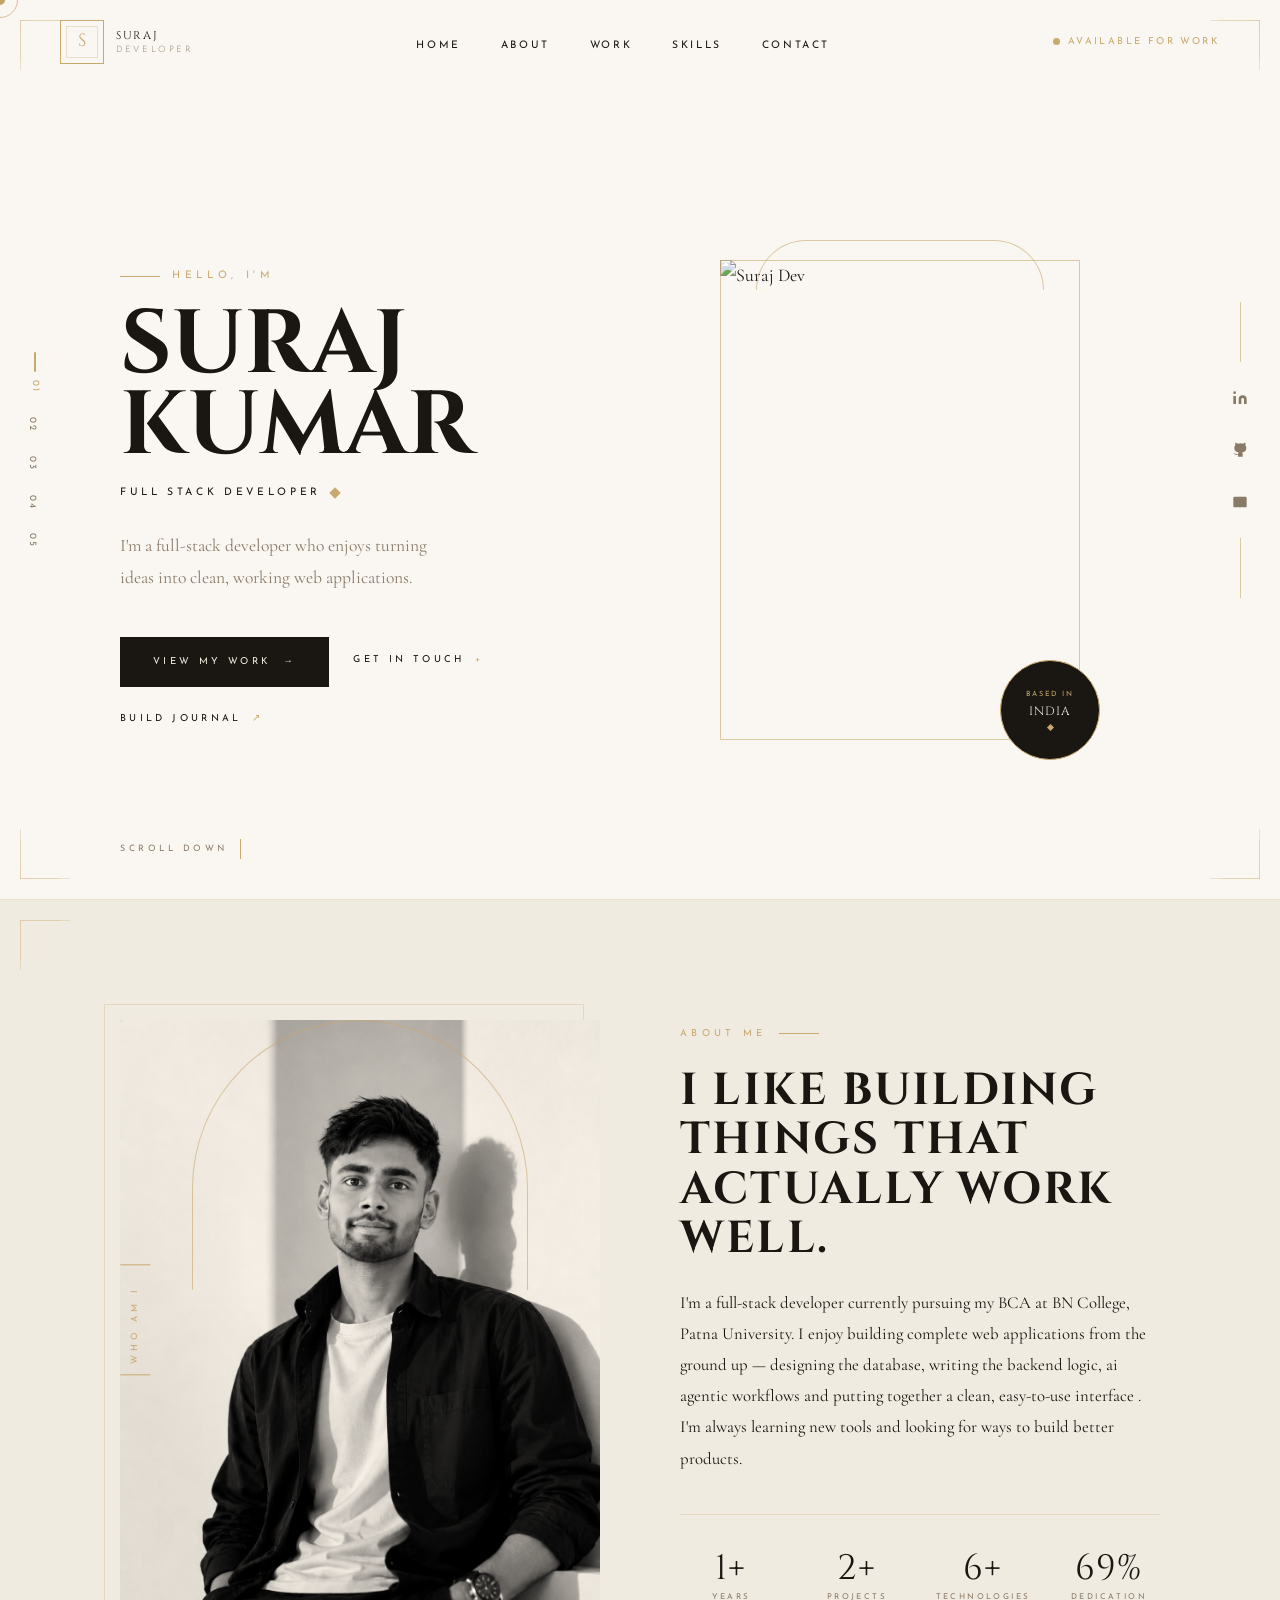
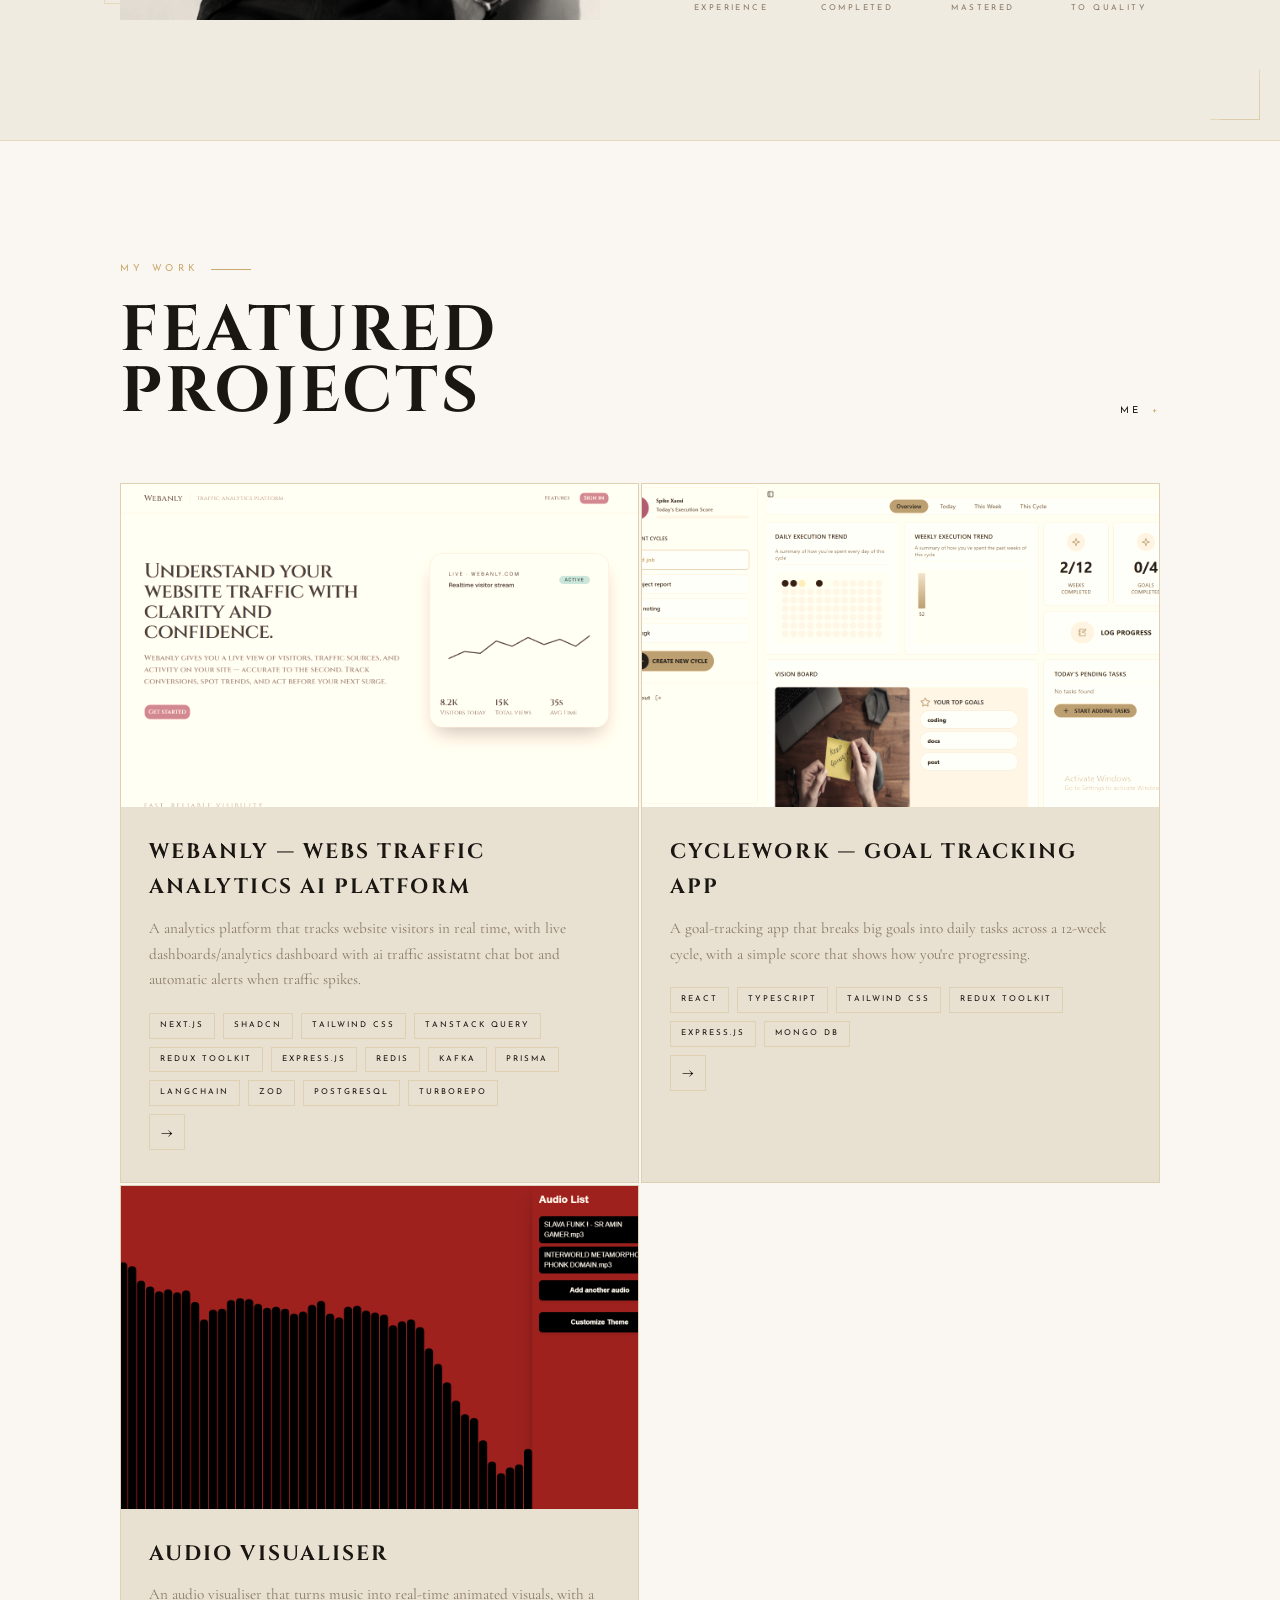
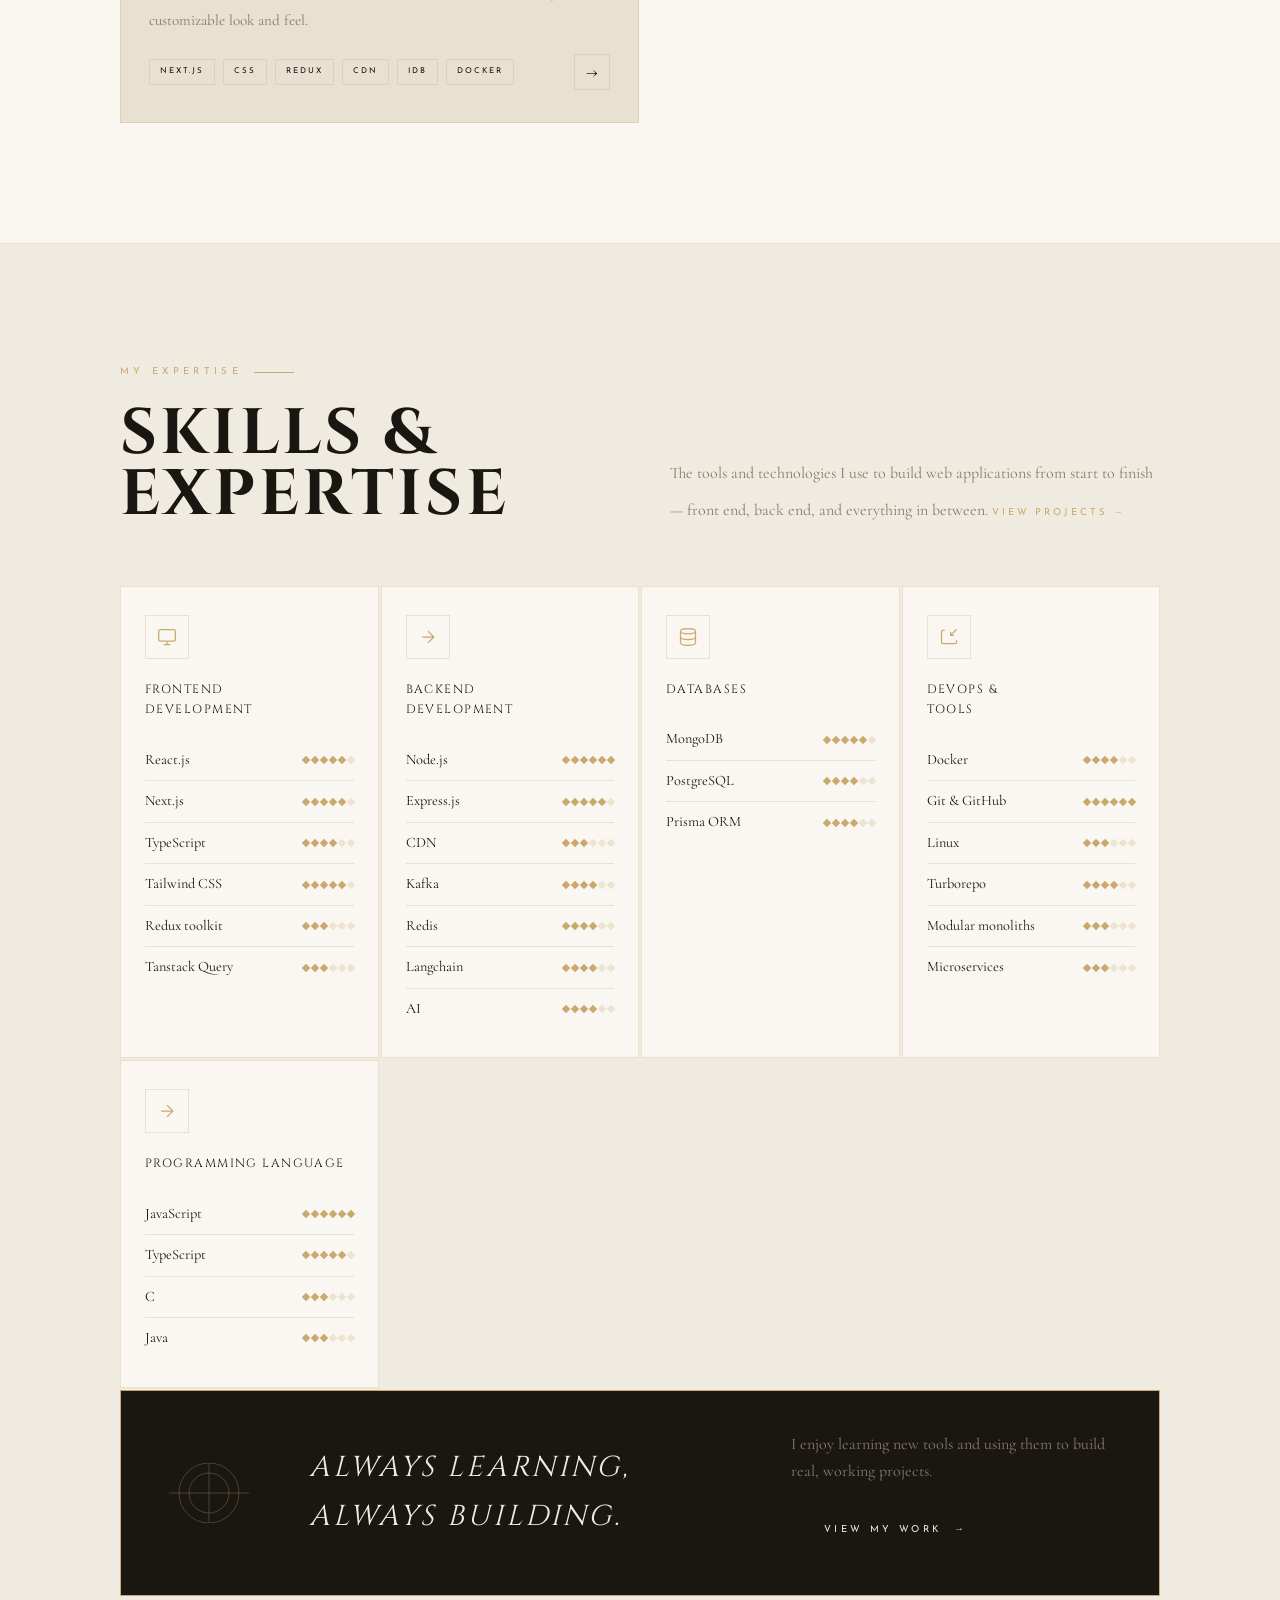
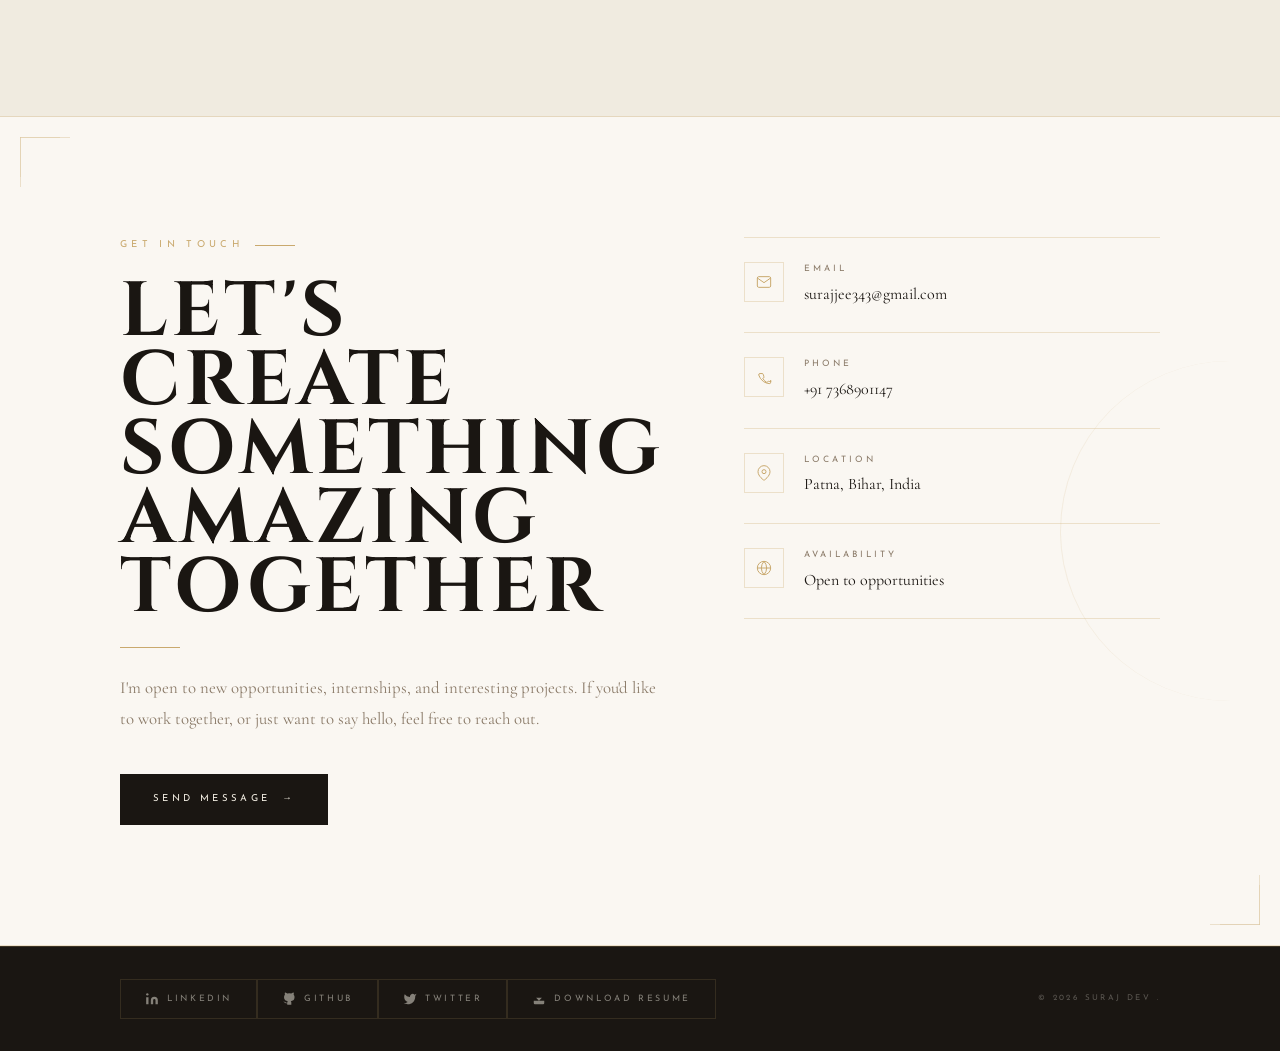
==== commit 798bb0f7: "pf update" ====
--- a/index.html
+++ b/index.html
@@ -104,6 +104,7 @@
     <div class="hero-cta">
       <a href="#work" class="btn-primary"><span>View My Work</span><span class="arrow">→</span></a>
       <a href="#contact" class="btn-ghost">Get In Touch <span style="color:var(--gold)">+</span></a>
+      <a href="journal.html" class="btn-ghost">Build Journal <span style="color:var(--gold)">↗</span></a>
     </div>
   </div>
 
@@ -151,14 +152,14 @@
     <div class="about-right">
       <div class="section-label reveal">About Me</div>
       <h2 class="about-heading reveal reveal-delay-1">I like building things that actually work well.</h2>
-      <p class="about-text reveal reveal-delay-2">I'm a full-stack developer currently pursuing my BCA at BN College, Patna University. I enjoy building complete web applications from the ground up — designing the database, writing the backend logic, and putting together a clean, easy-to-use interface. I'm always learning new tools and looking for ways to build better products.</p>
+      <p class="about-text reveal reveal-delay-2">I'm a full-stack developer currently pursuing my BCA at BN College, Patna University. I enjoy building complete web applications from the ground up — designing the database, writing the backend logic, ai agentic workflows and putting together a clean, easy-to-use interface . I'm always learning new tools and looking for ways to build better products.</p>
       <div class="stats-grid reveal reveal-delay-3">
         <div class="stat-item">
           <div class="stat-number">0<span class="stat-plus">+</span></div>
           <div class="stat-label">Years<br>Experience</div>
         </div>
         <div class="stat-item">
-          <div class="stat-number">5<span class="stat-plus">+</span></div>
+          <div class="stat-number">4<span class="stat-plus">+</span></div>
           <div class="stat-label">Projects<br>Completed</div>
         </div>
         <div class="stat-item">
@@ -193,8 +194,8 @@
         <img src="asset/webAnlyIntro.png" alt="Analytics Dashboard"/>
       </div>
       <div class="project-card-body">
-        <h3 class="project-title">WebAnly — Web Analytics Platform</h3>
-        <p class="project-desc">A analytics platform that tracks website visitors in real time, with live dashboards and automatic alerts when traffic spikes.</p>
+        <h3 class="project-title">WebAnly — Webs traffic Analytics ai Platform</h3>
+        <p class="project-desc">A analytics platform that tracks website visitors in real time, with live dashboards/analytics dashboard with ai traffic assistatnt chat bot and automatic alerts when traffic spikes.</p>
         <div class="project-tags">
           <div style="display:flex;gap:8px;flex-wrap:wrap;">
             <span class="tag">Next.js</span>
@@ -206,6 +207,8 @@
             <span class="tag">Redis</span>
             <span class="tag">Kafka</span>
             <span class="tag">Prisma</span>
+            <span class="tag">Langchain</span>
+            <span class="tag">zod</span>
             <span class="tag">PostgreSql</span>
             <span class="tag">TurboRepo</span>
           </div>
@@ -303,6 +306,9 @@
         <li class="skill-item">CDN <div class="skill-dots"><span class="dot filled"></span><span class="dot filled"></span><span class="dot filled"></span><span class="dot"></span><span class="dot"></span><span class="dot"></span></div></li>
         <li class="skill-item">Kafka <div class="skill-dots"><span class="dot filled"></span><span class="dot filled"></span><span class="dot filled"></span><span class="dot filled"></span><span class="dot"></span><span class="dot"></span></div></li>
         <li class="skill-item">Redis <div class="skill-dots"><span class="dot filled"></span><span class="dot filled"></span><span class="dot filled"></span><span class="dot filled"></span><span class="dot"></span><span class="dot"></span></div></li>
+        <li class="skill-item">Langchain <div class="skill-dots"><span class="dot filled"></span><span class="dot filled"></span><span class="dot filled"></span><span class="dot filled"></span><span class="dot"></span><span class="dot"></span></div></li>
+        <li class="skill-item">AI <div class="skill-dots"><span class="dot filled"></span><span class="dot filled"></span><span class="dot filled"></span><span class="dot filled"></span><span class="dot"></span><span class="dot"></span></div></li>
+        
         
       </ul>
     </div>
--- a/styles.css
+++ b/styles.css
@@ -1110,6 +1110,85 @@
     .skill-banner { flex-direction: column; padding: 28px 24px; }
   }
 
+  /* ── WEEKLY REPORT ──────────────────────────────────────── */
+  .journal-page { background: var(--cream); }
+  .journal-main { padding-top: 80px; }
+  .journal-section { min-height: 100vh; }
+  .journal-back {
+    display: inline-flex;
+    margin-bottom: 56px;
+    font-family: var(--ff-label);
+    font-size: 0.6rem;
+    letter-spacing: 0.3em;
+    text-transform: uppercase;
+    color: var(--gold-dark);
+    transition: color 0.3s, transform 0.3s;
+  }
+  .journal-back:hover { color: var(--ink); transform: translateX(-4px); }
+  #weekly-report-section {
+    background: var(--cream-dark);
+    border-bottom: 1px solid var(--border);
+  }
+  .weekly-report-header {
+    display: grid;
+    grid-template-columns: 1fr 1fr;
+    gap: 60px;
+    align-items: end;
+    margin-bottom: 60px;
+  }
+  .weekly-report-intro {
+    max-width: 360px;
+    color: var(--text-muted);
+    font-size: 1.05rem;
+    line-height: 1.85;
+  }
+  .weekly-report-content {
+    max-width: 900px;
+    padding: 40px 48px;
+    background: var(--warm-white);
+    border: 1px solid var(--border);
+  }
+  .weekly-report-content h1,
+  .weekly-report-content h2,
+  .weekly-report-content h3 {
+    font-family: var(--ff-display);
+    line-height: 1.2;
+    letter-spacing: 0.05em;
+    text-transform: uppercase;
+    color: var(--ink);
+    margin: 0 0 16px;
+  }
+  .weekly-report-content h1 { font-size: clamp(1.5rem, 3vw, 2.3rem); }
+  .weekly-report-content h2 { font-size: clamp(1.2rem, 2.5vw, 1.8rem); }
+  .weekly-report-content h3 { font-size: 1.1rem; }
+  .weekly-report-content p,
+  .weekly-report-content li {
+    color: var(--ink);
+    line-height: 1.8;
+  }
+  .weekly-report-content p { margin-bottom: 20px; }
+  .weekly-report-content ul,
+  .weekly-report-content ol { margin: 0 0 24px 24px; }
+  .weekly-report-content a { color: var(--gold-dark); text-decoration: underline; }
+  .weekly-report-content code {
+    padding: 2px 6px;
+    background: var(--cream-dark);
+    color: var(--gold-dark);
+  }
+  .weekly-report-content pre {
+    overflow-x: auto;
+    margin-bottom: 24px;
+    padding: 20px;
+    background: var(--ink);
+    color: var(--cream);
+  }
+  .weekly-report-content pre code { padding: 0; background: transparent; color: inherit; }
+  .weekly-report-status { color: var(--text-muted); font-style: italic; }
+  @media (max-width: 768px) {
+    .weekly-report-header { grid-template-columns: 1fr; gap: 24px; margin-bottom: 36px; }
+    .weekly-report-content { padding: 28px 24px; }
+  }
+
   /* ── CONTACT ─────────────────────────────────────────── */
   #contact {
     background: var(--warm-white);
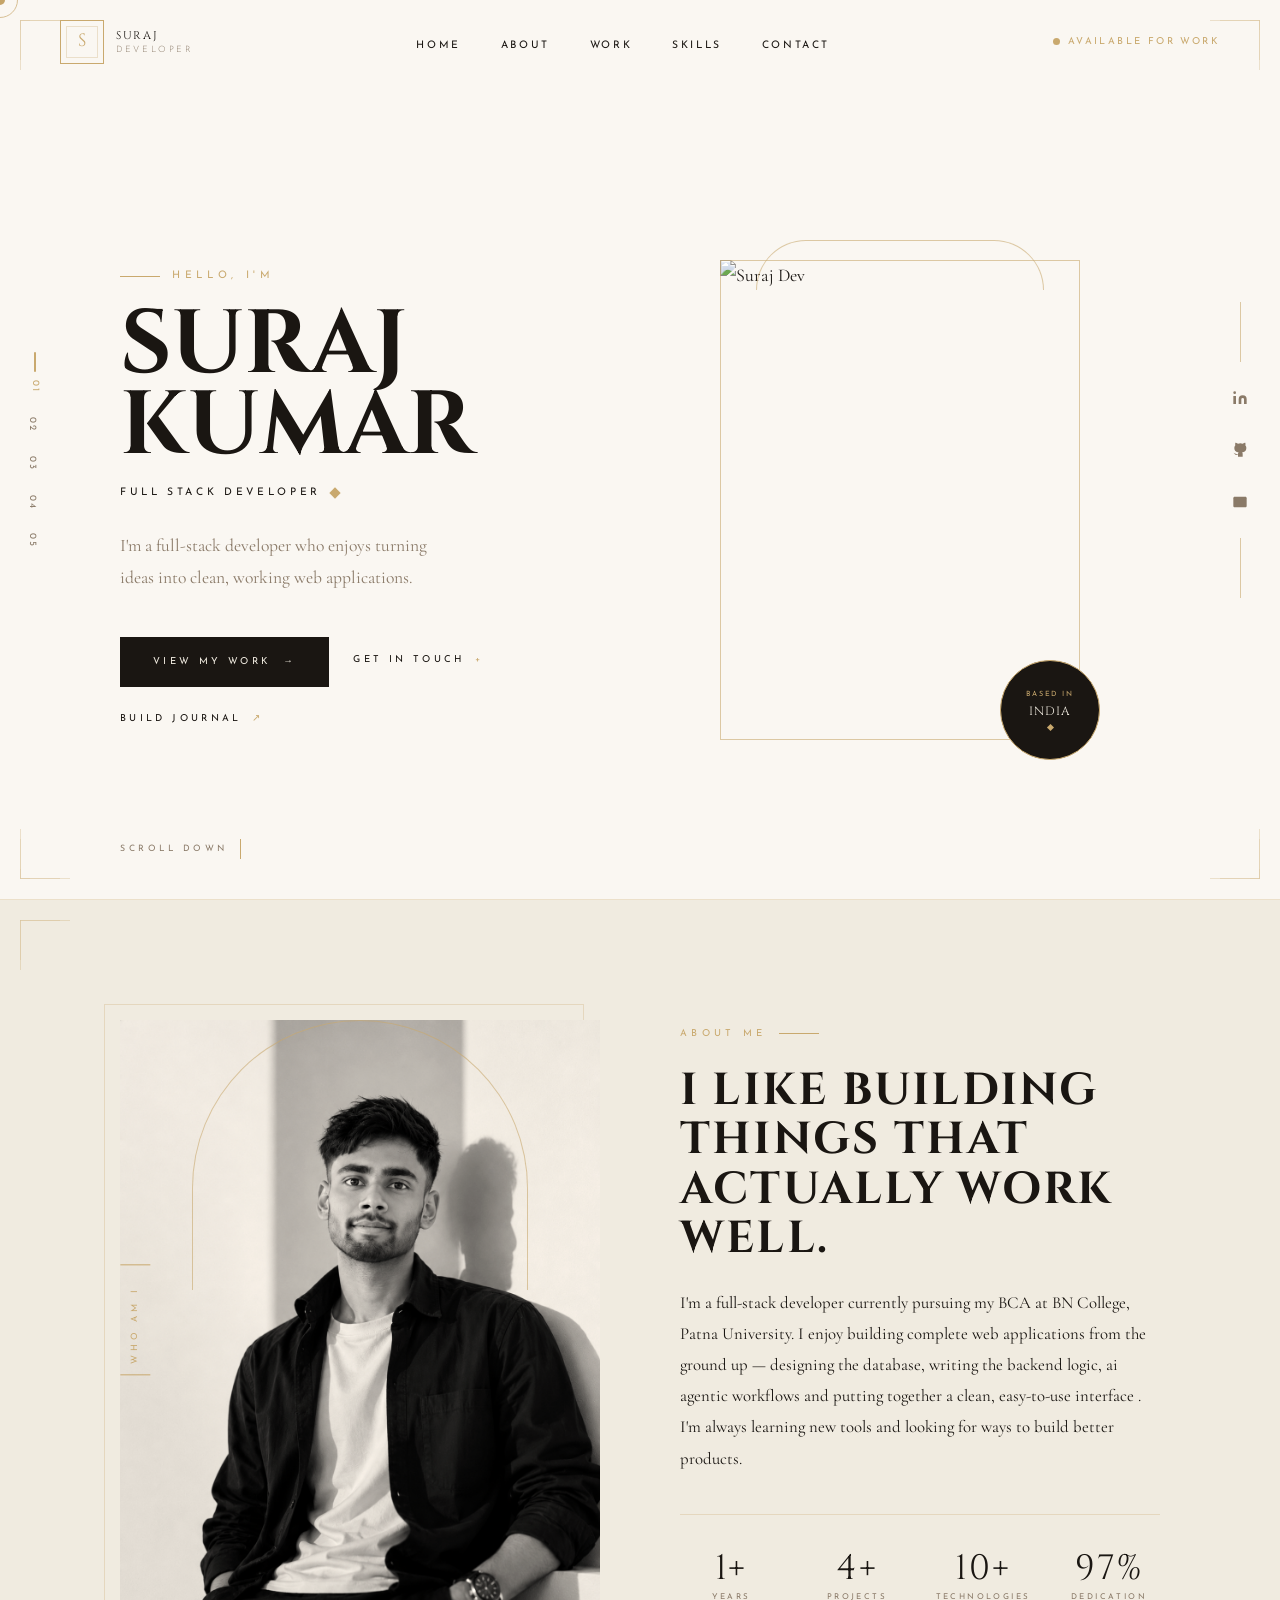
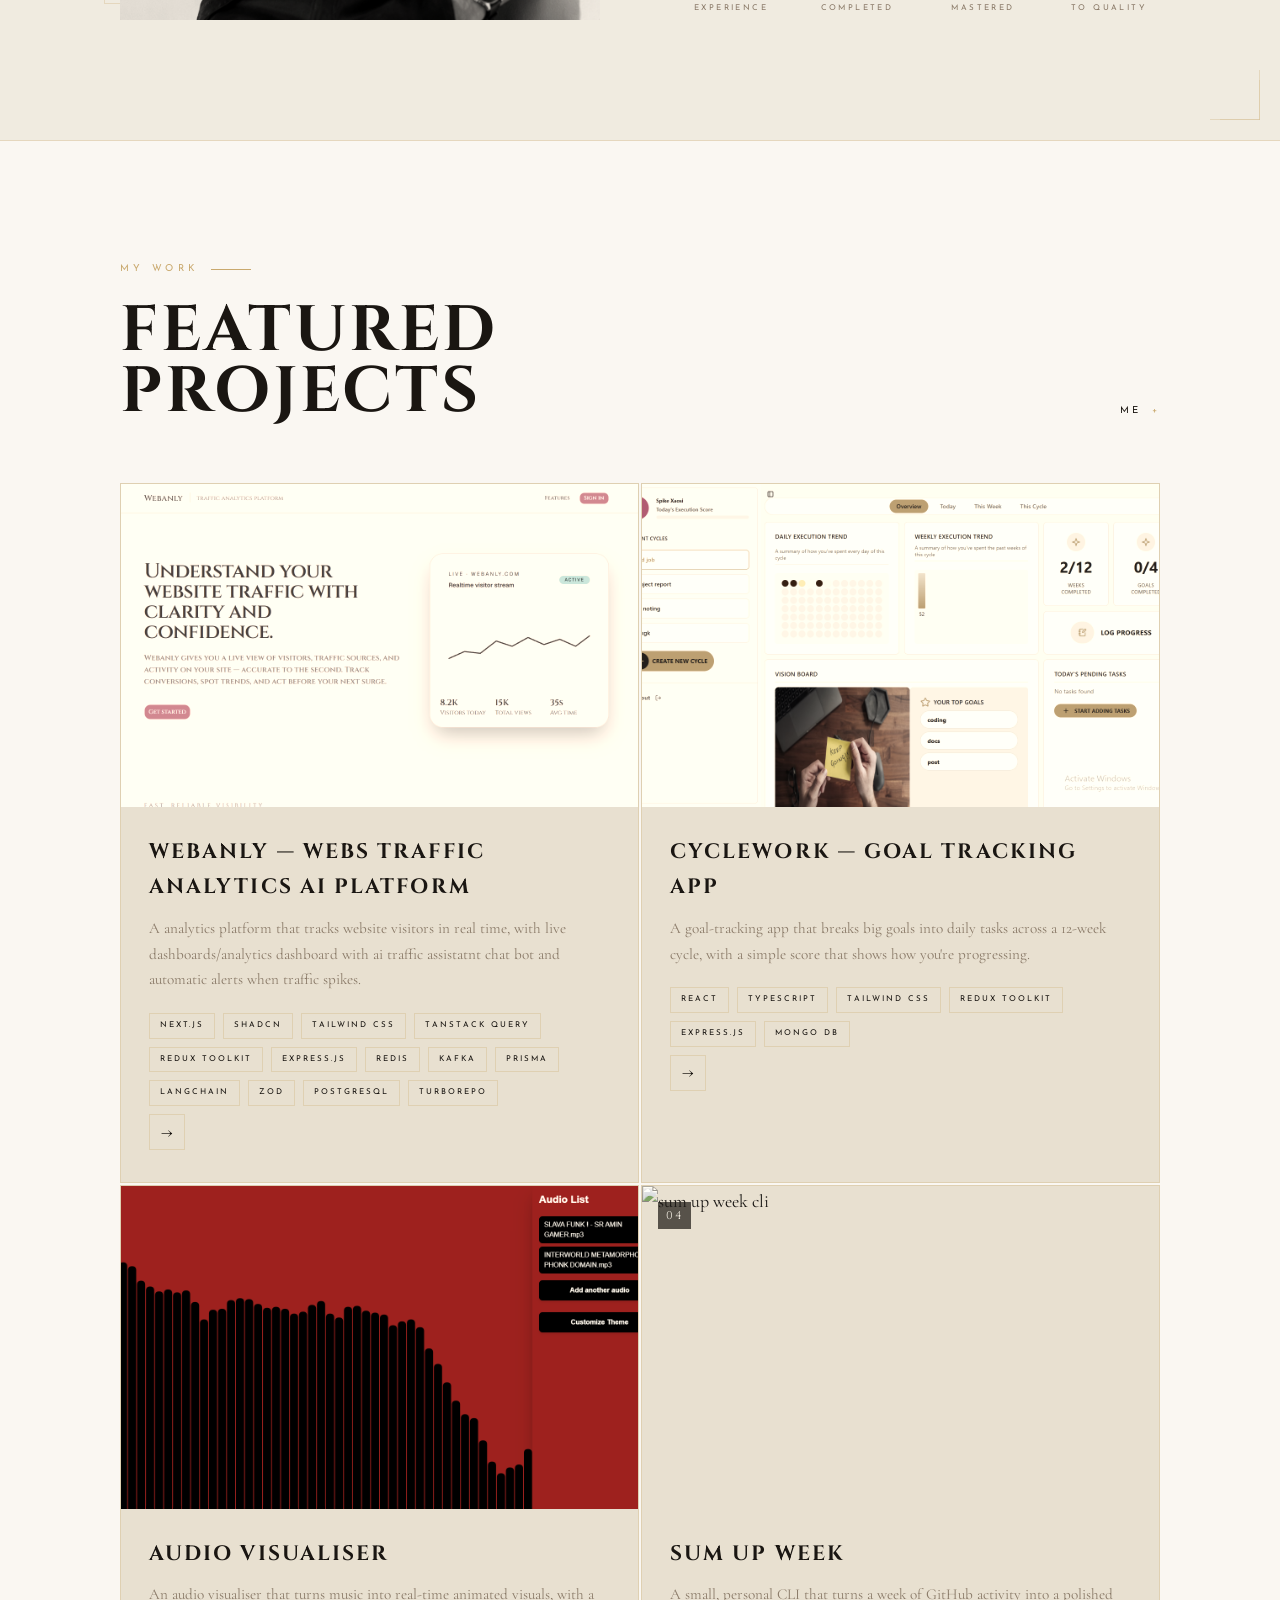
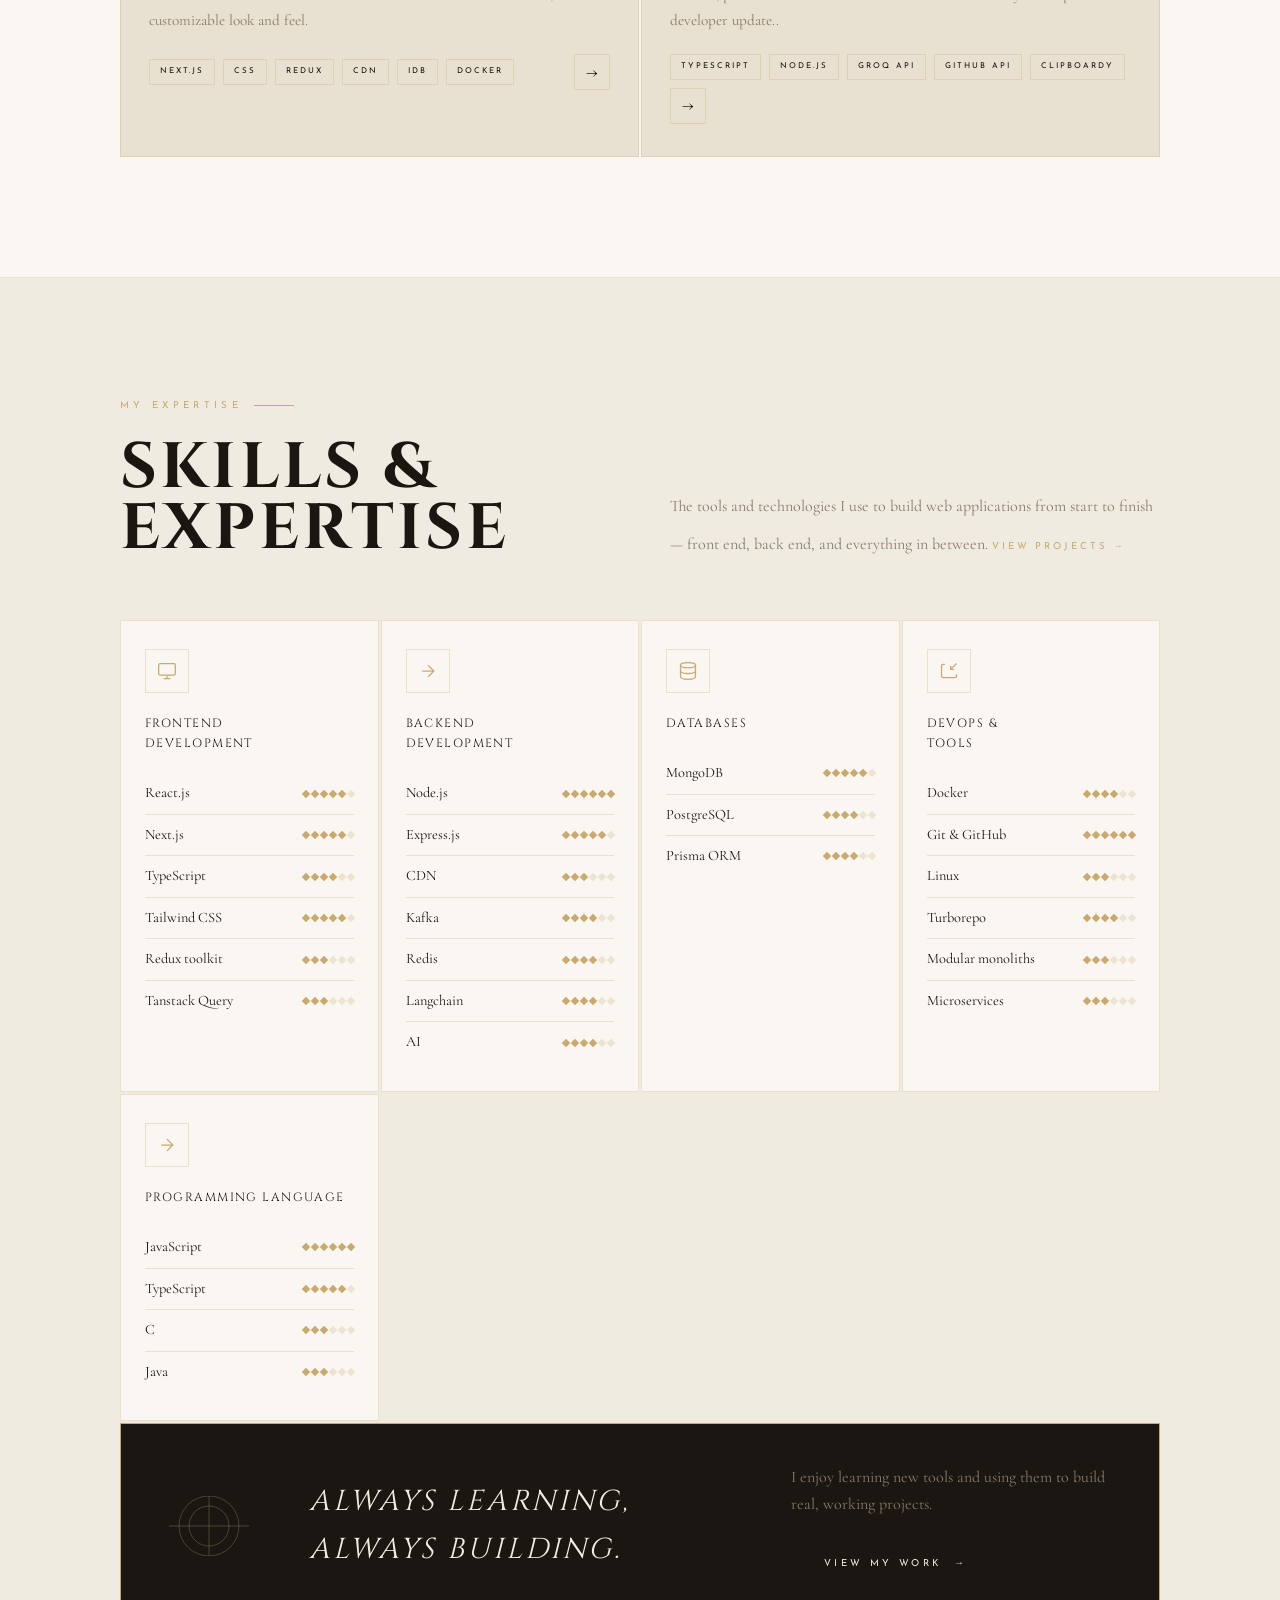
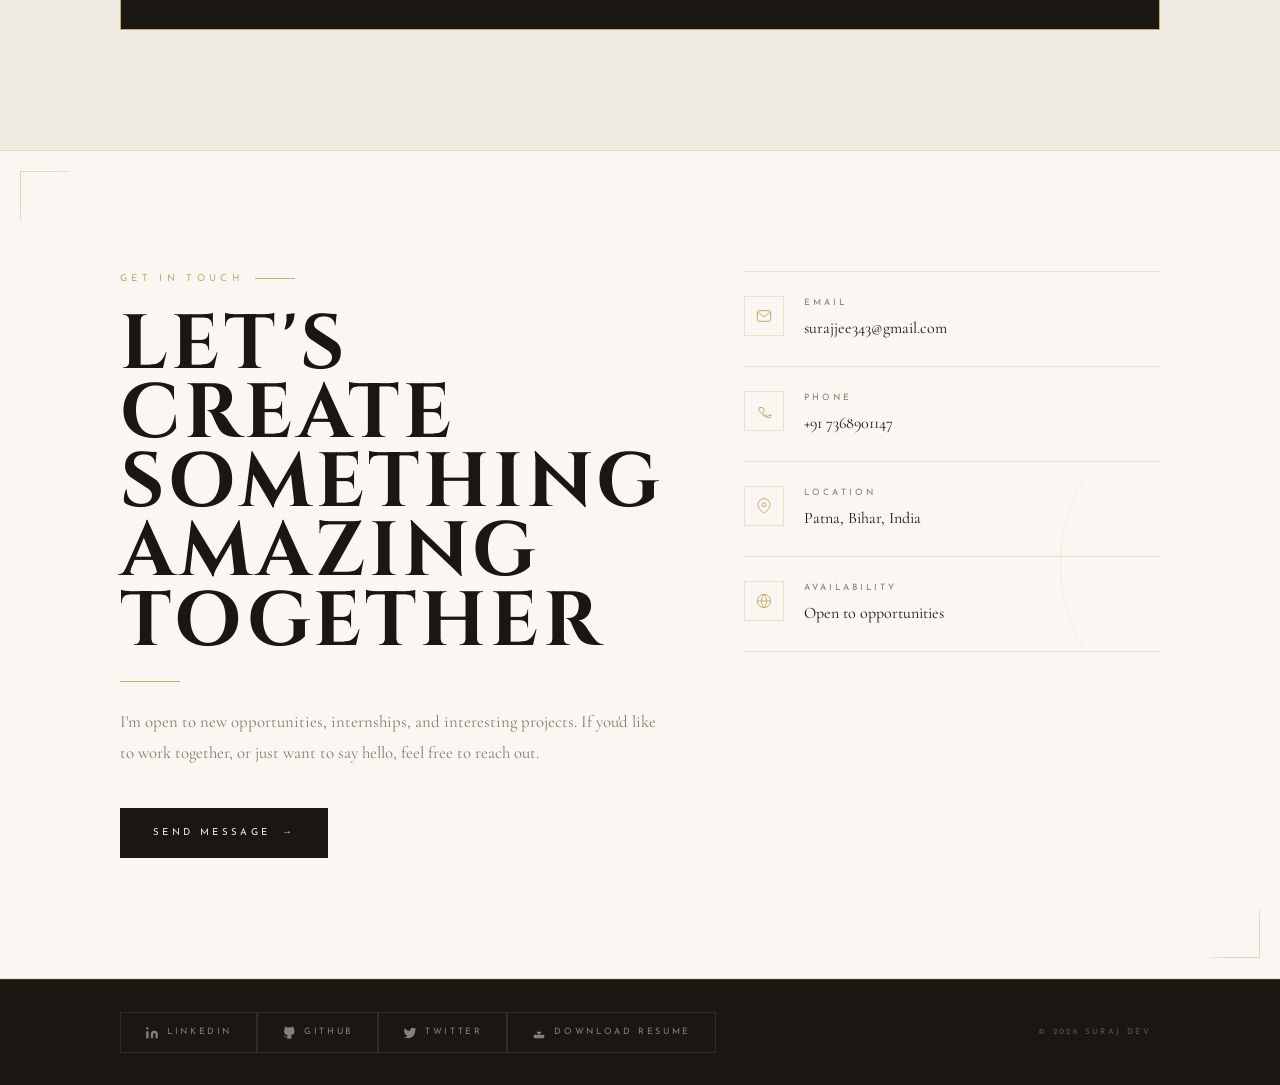
==== commit 46d8c4ed: "adding new project no 4" ====
--- a/index.html
+++ b/index.html
@@ -219,7 +219,7 @@
 
     <a class="project-card reveal reveal-delay-2" href="projects/cyclework.html" aria-label="View Cyclework project details">
       <div class="project-card-img">
-        <span class="project-num">03</span>
+        <span class="project-num">01</span>
         <img src="asset/cyclework.png" alt="Cyclework - Goal-Tracking Platform"/>
       </div>
       <div class="project-card-body">
@@ -241,7 +241,7 @@
 
     <a class="project-card reveal reveal-delay-3" href="projects/audio-visualiser.html" aria-label="View Audio Visualiser project details">
       <div class="project-card-img">
-        <span class="project-num">04</span>
+        <span class="project-num">03</span>
         <img src="asset/av.png" alt="Audio Visualiser"/>
       </div>
       <div class="project-card-body">
@@ -260,6 +260,31 @@
         </div>
       </div>
     </a>
+
+
+    <a class="project-card reveal reveal-delay-3" href="projects/sumupweek.html" aria-label="View SumUpWEEK cli details">
+      <div class="project-card-img">
+        <span class="project-num">04</span>
+        <img src="" alt="sum up week cli"/>
+      </div>
+      <div class="project-card-body">
+        <h3 class="project-title">Sum Up Week</h3>
+        <p class="project-desc">A small, personal CLI that turns a week of GitHub activity into a polished developer update..</p>
+        <div class="project-tags">
+          <div style="display:flex;gap:8px;flex-wrap:wrap;">
+            <span class="tag">TypeScript</span>
+            <span class="tag">Node.js</span>
+            <span class="tag">Groq API</span>
+            <span class="tag">Github API</span>
+            <span class="tag">clipboardy</span>
+          </div>
+          <div class="project-arrow">→</div>
+        </div>
+      </div>
+    </a>
+
+
+
   </div>
 </section>
 
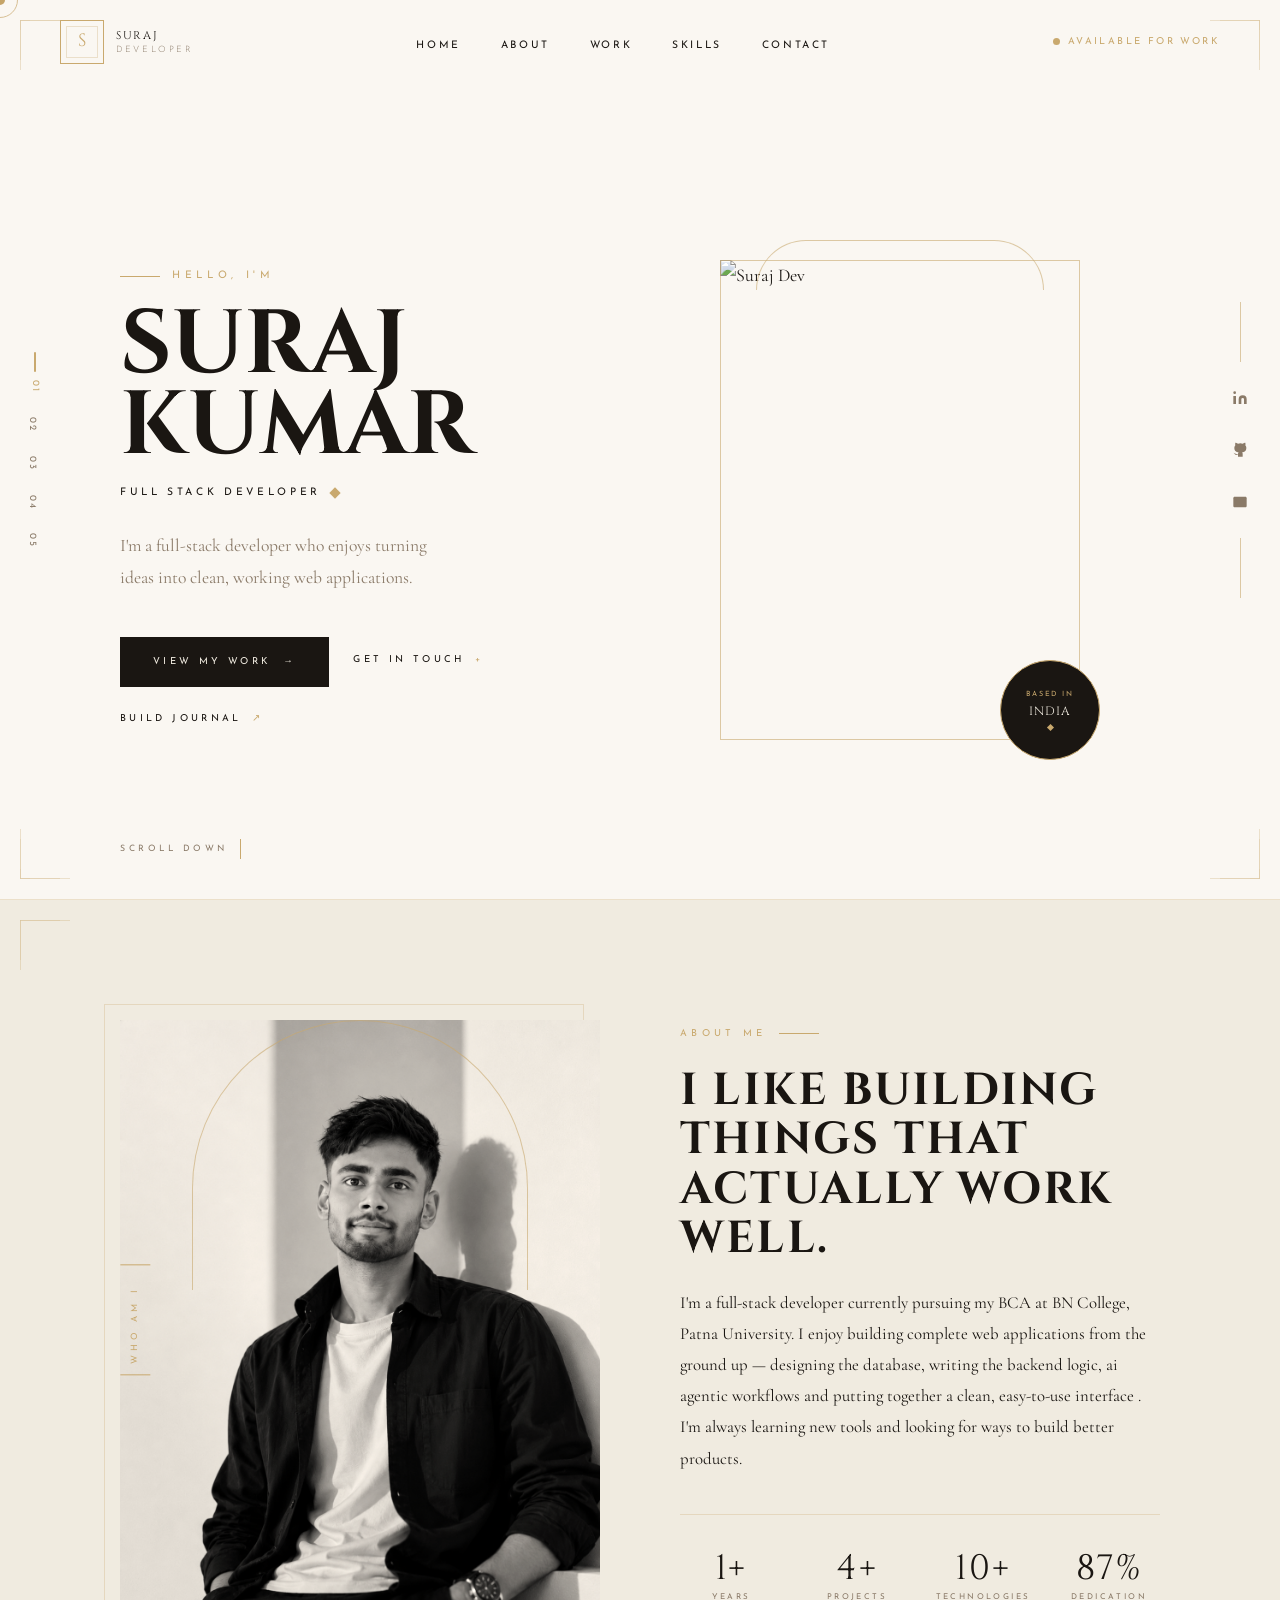
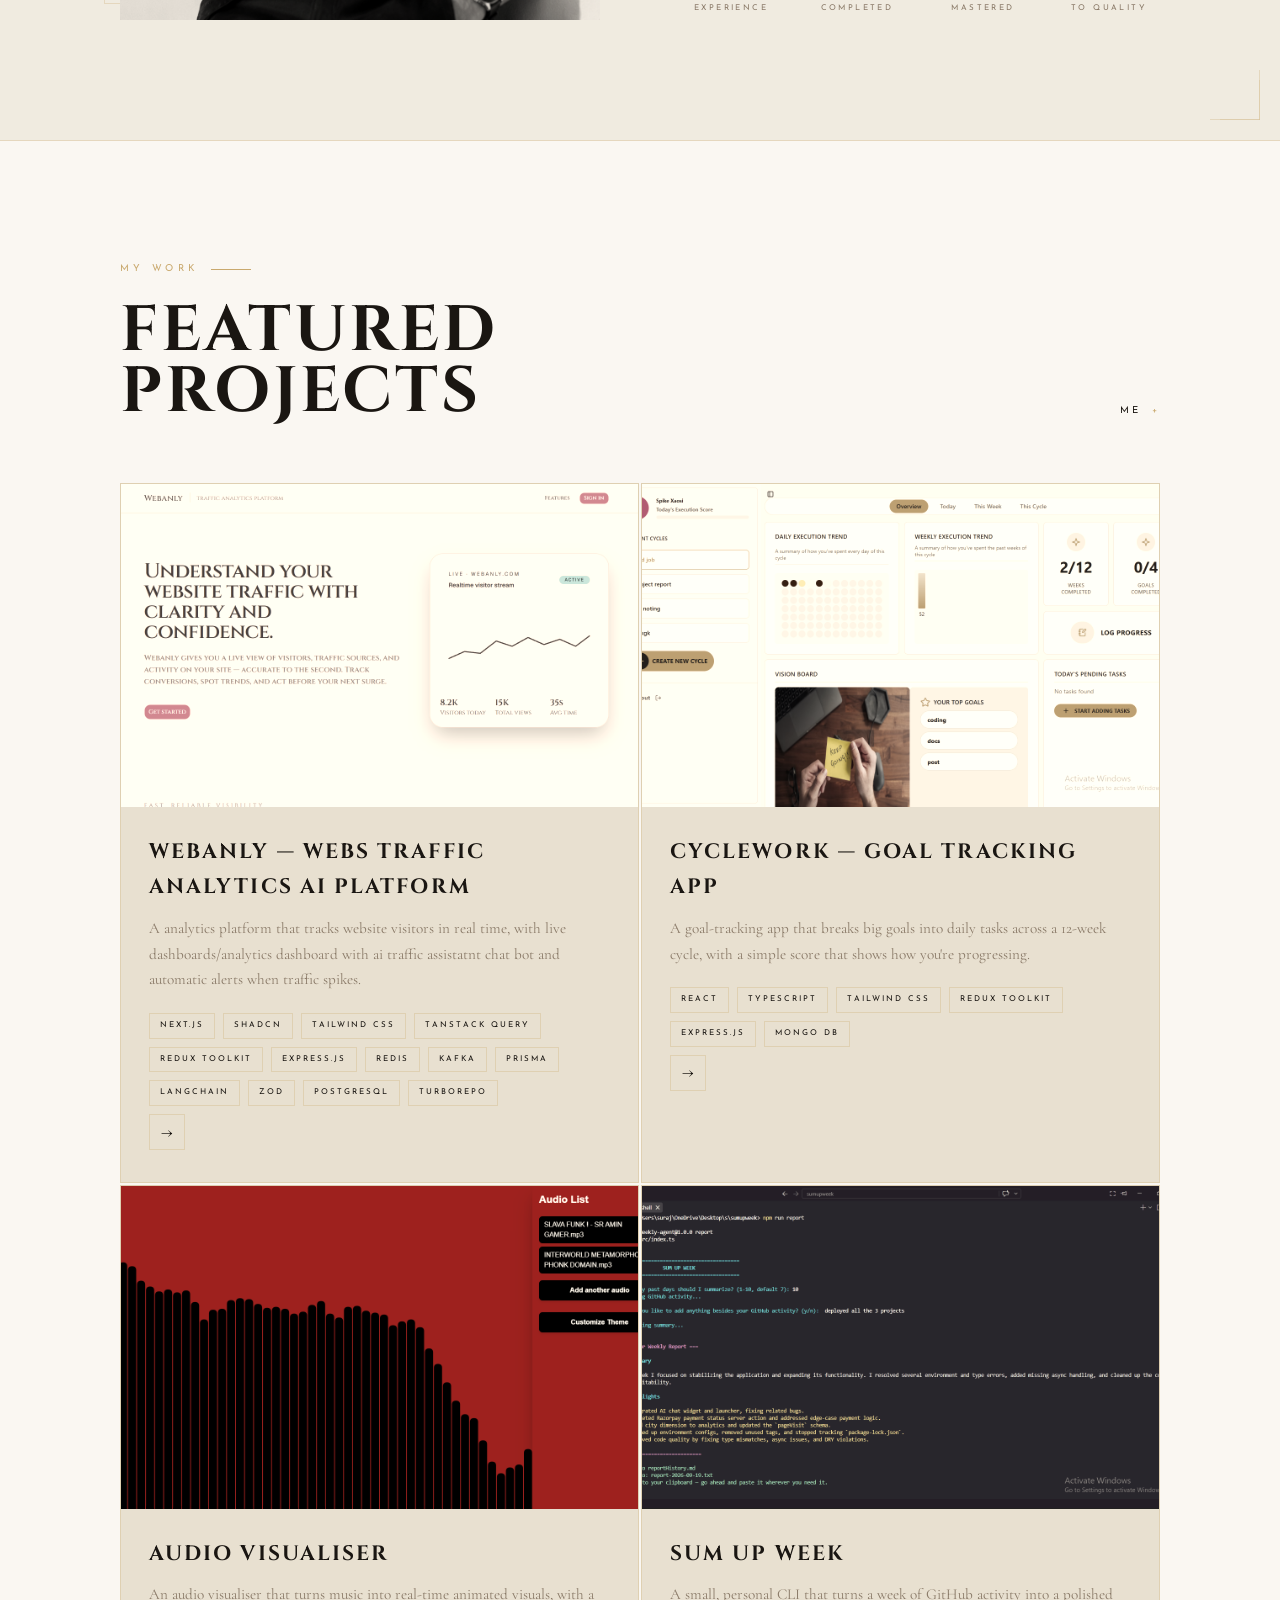
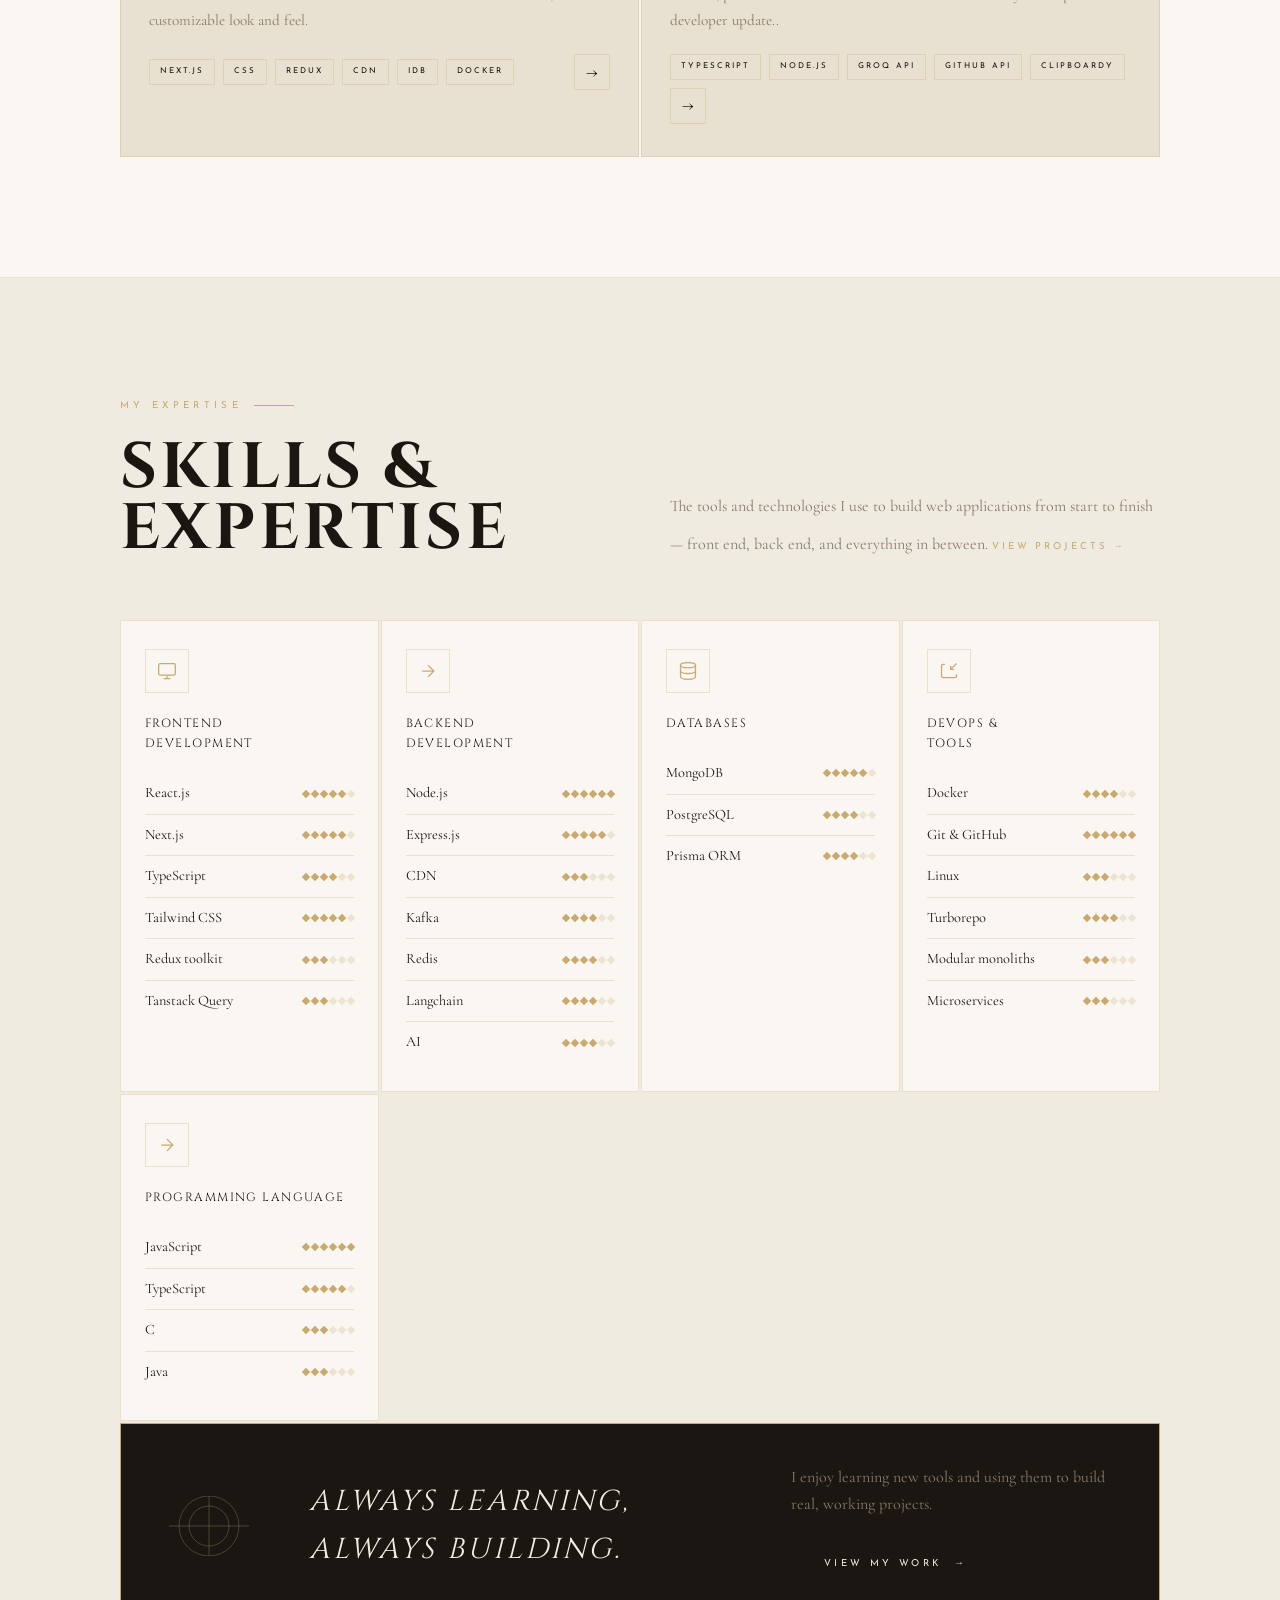
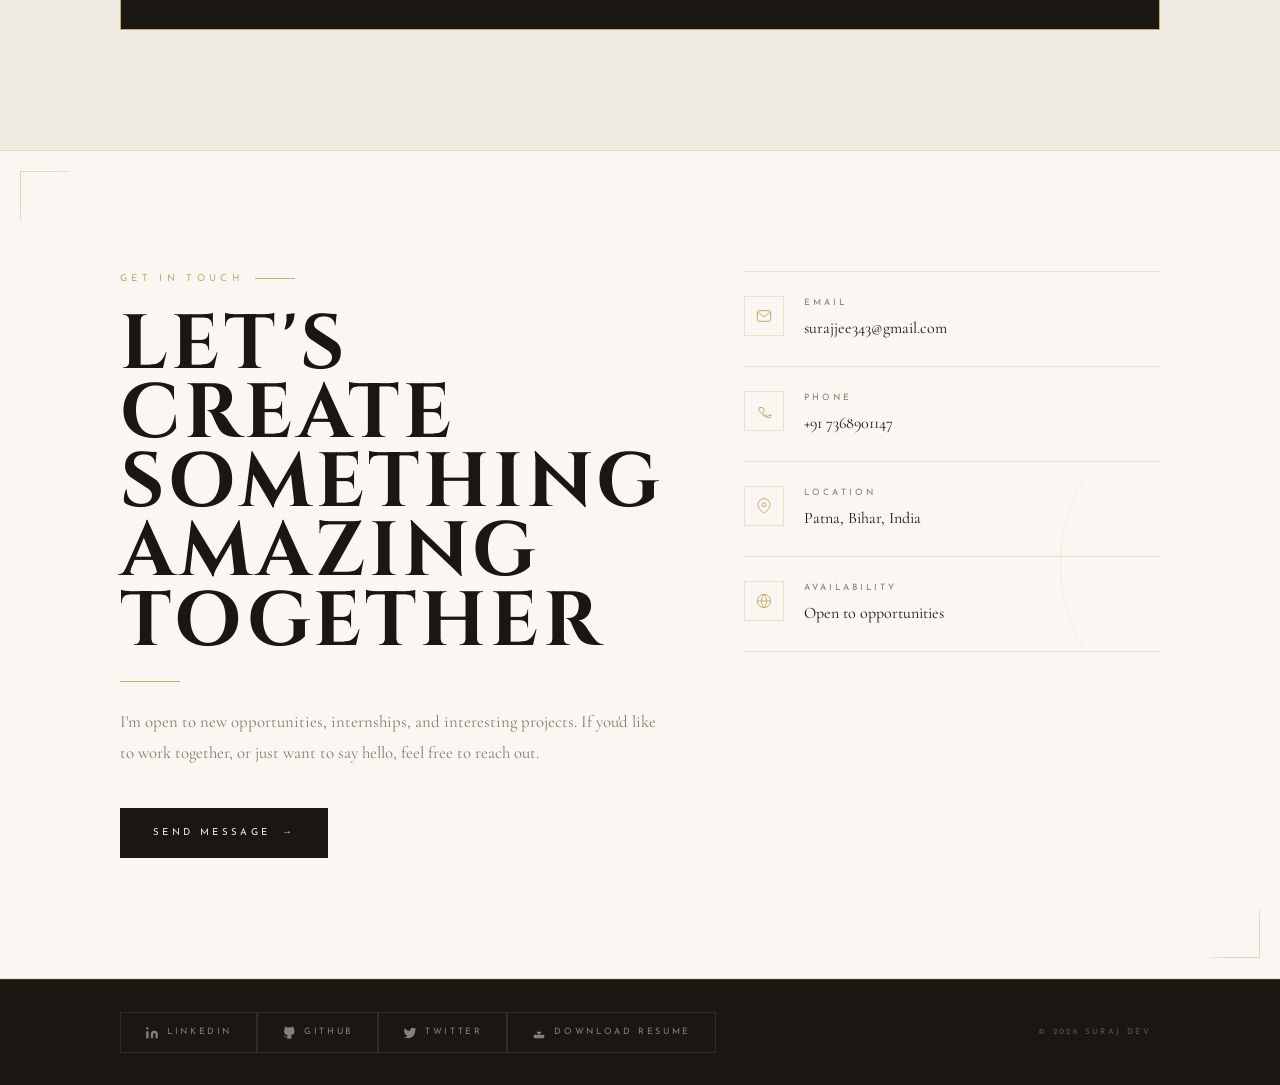
==== commit 14923a40: "added images of new project" ====
--- a/index.html
+++ b/index.html
@@ -265,7 +265,7 @@
     <a class="project-card reveal reveal-delay-3" href="projects/sumupweek.html" aria-label="View SumUpWEEK cli details">
       <div class="project-card-img">
         <span class="project-num">04</span>
-        <img src="" alt="sum up week cli"/>
+        <img src="asset/cli.png" alt="sum up week cli"/>
       </div>
       <div class="project-card-body">
         <h3 class="project-title">Sum Up Week</h3>
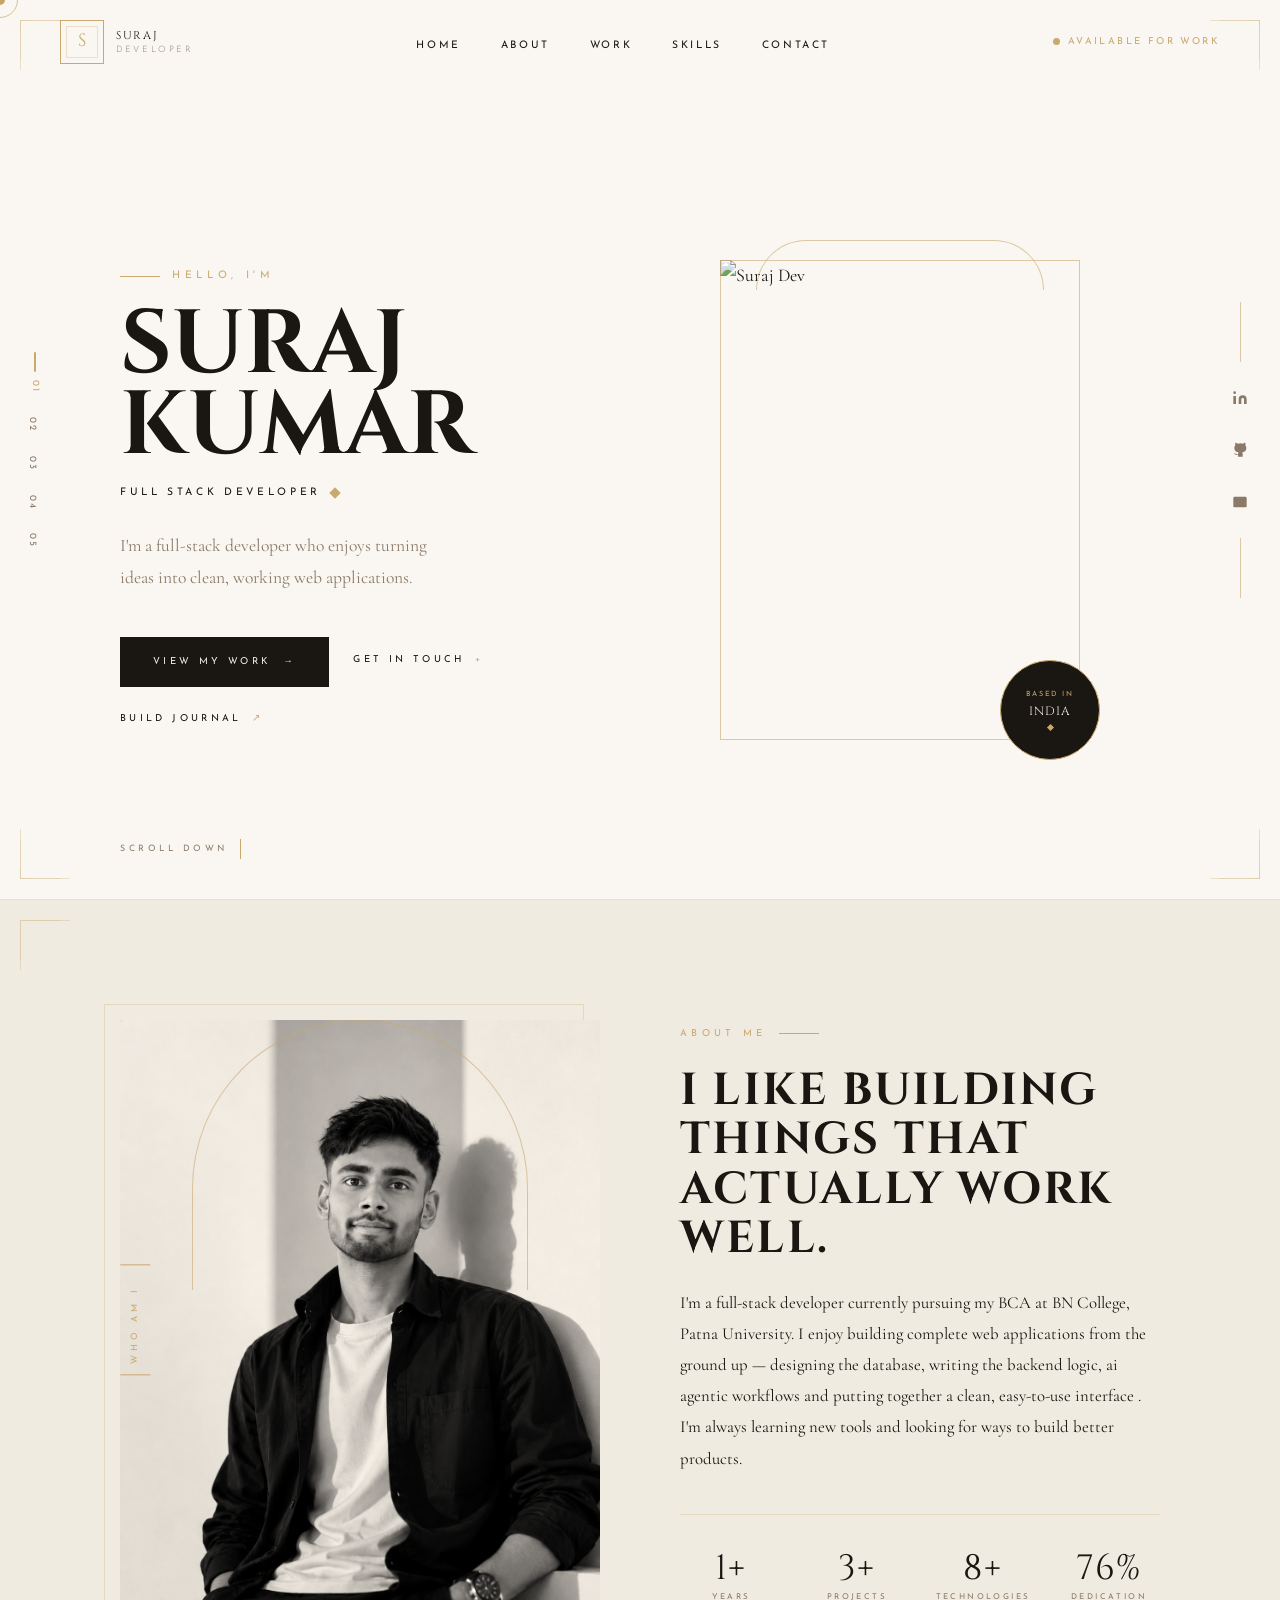
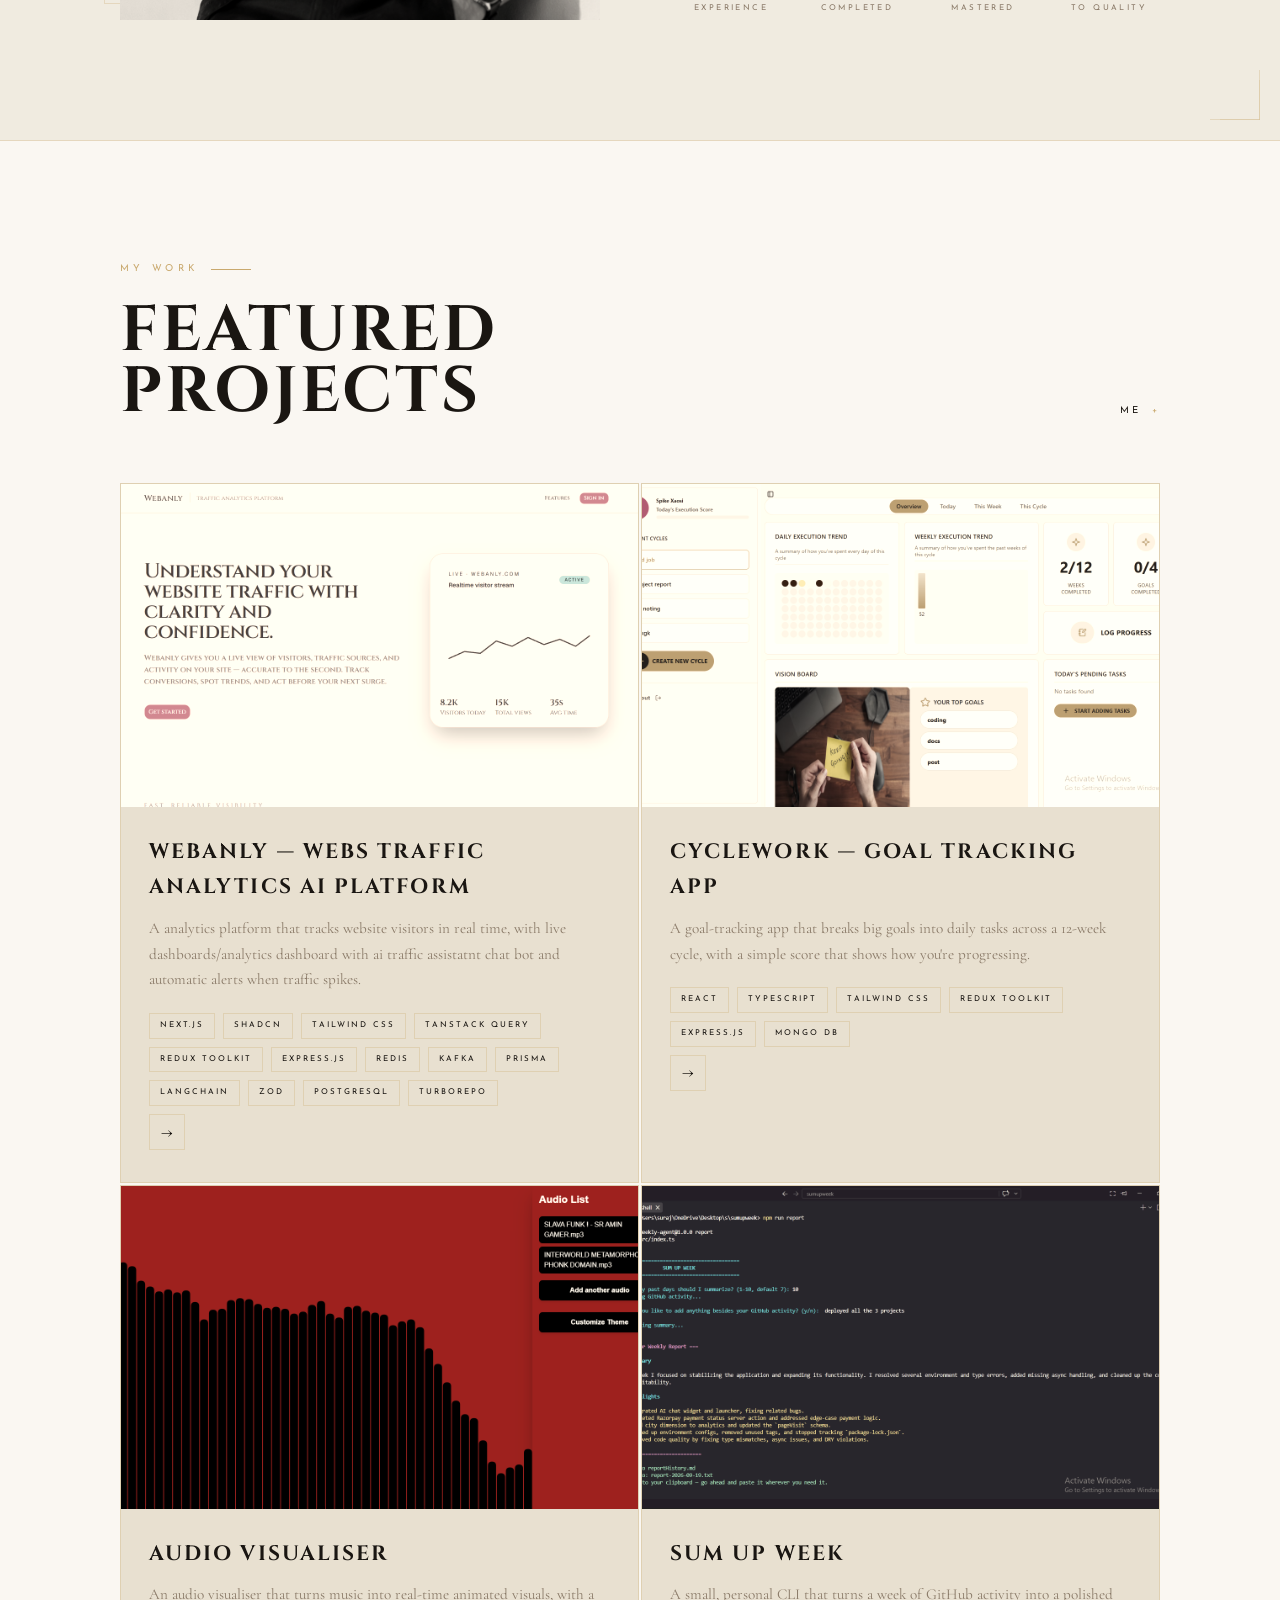
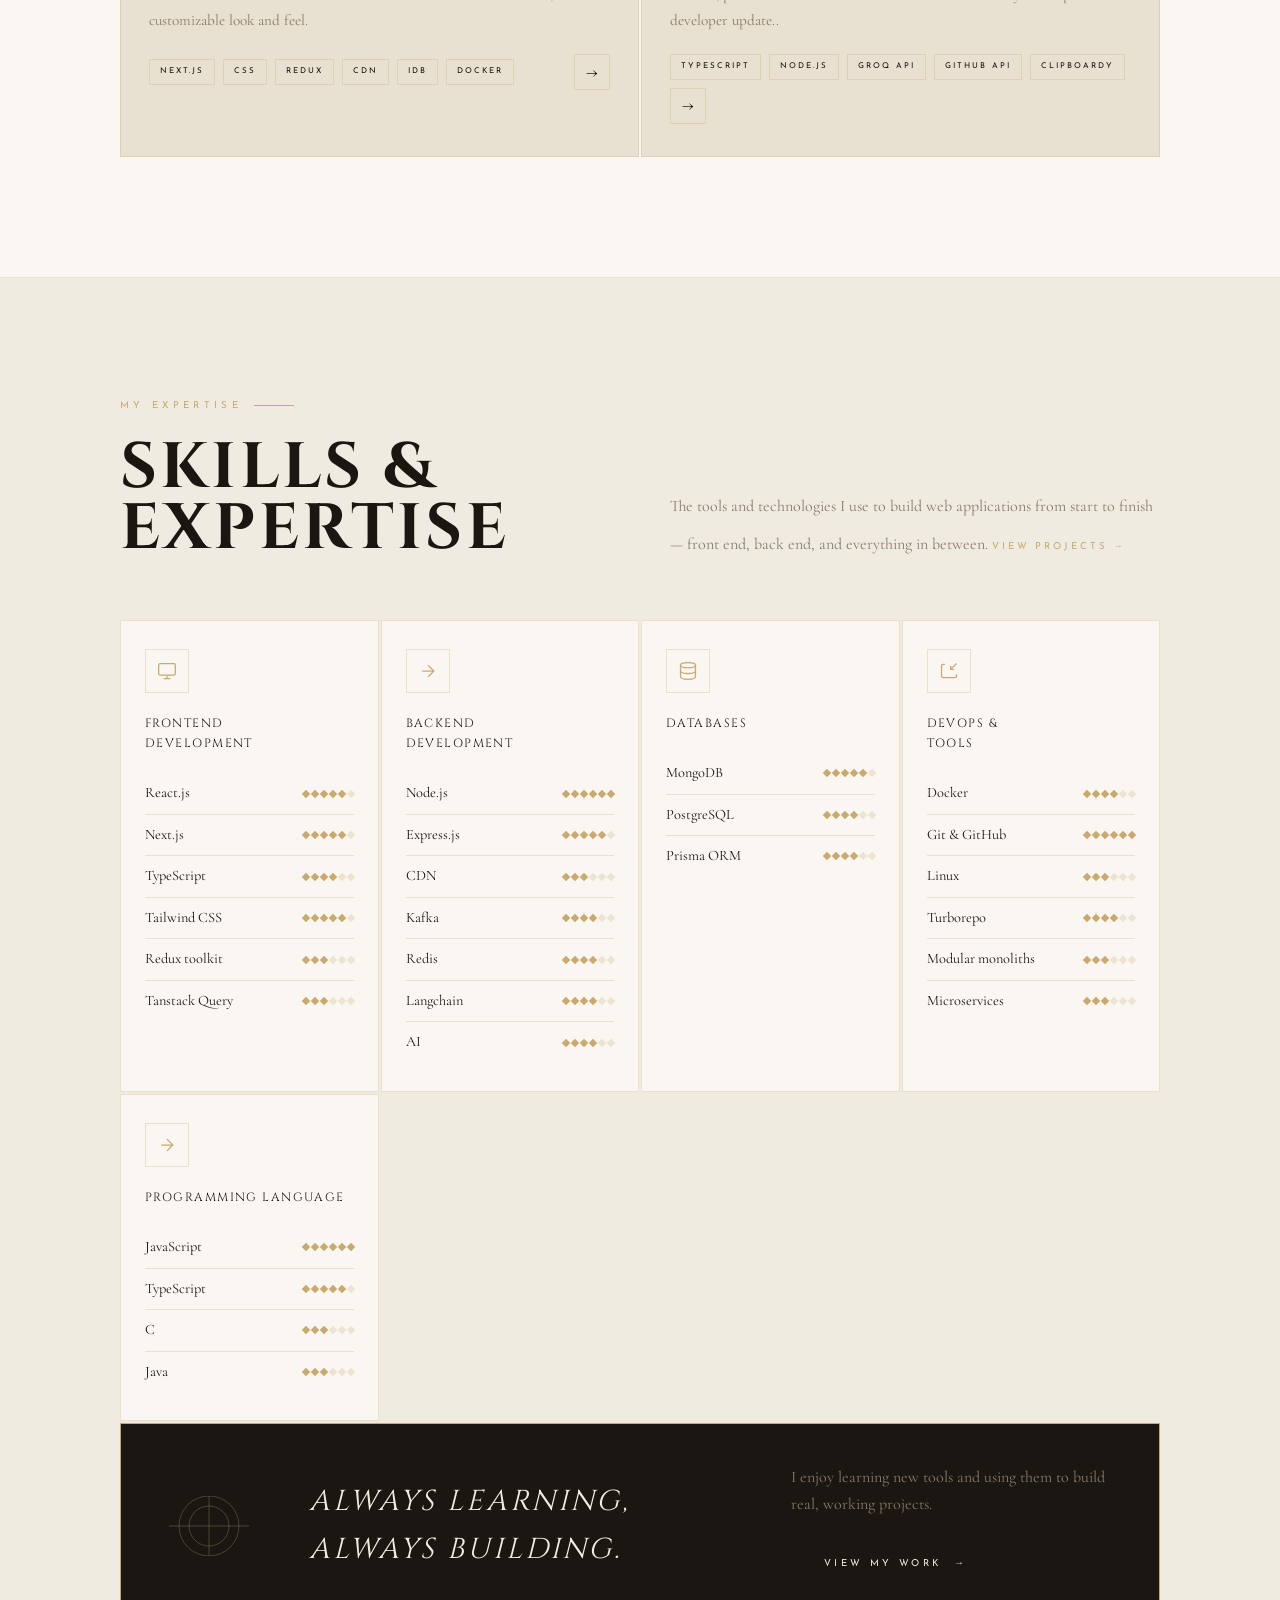
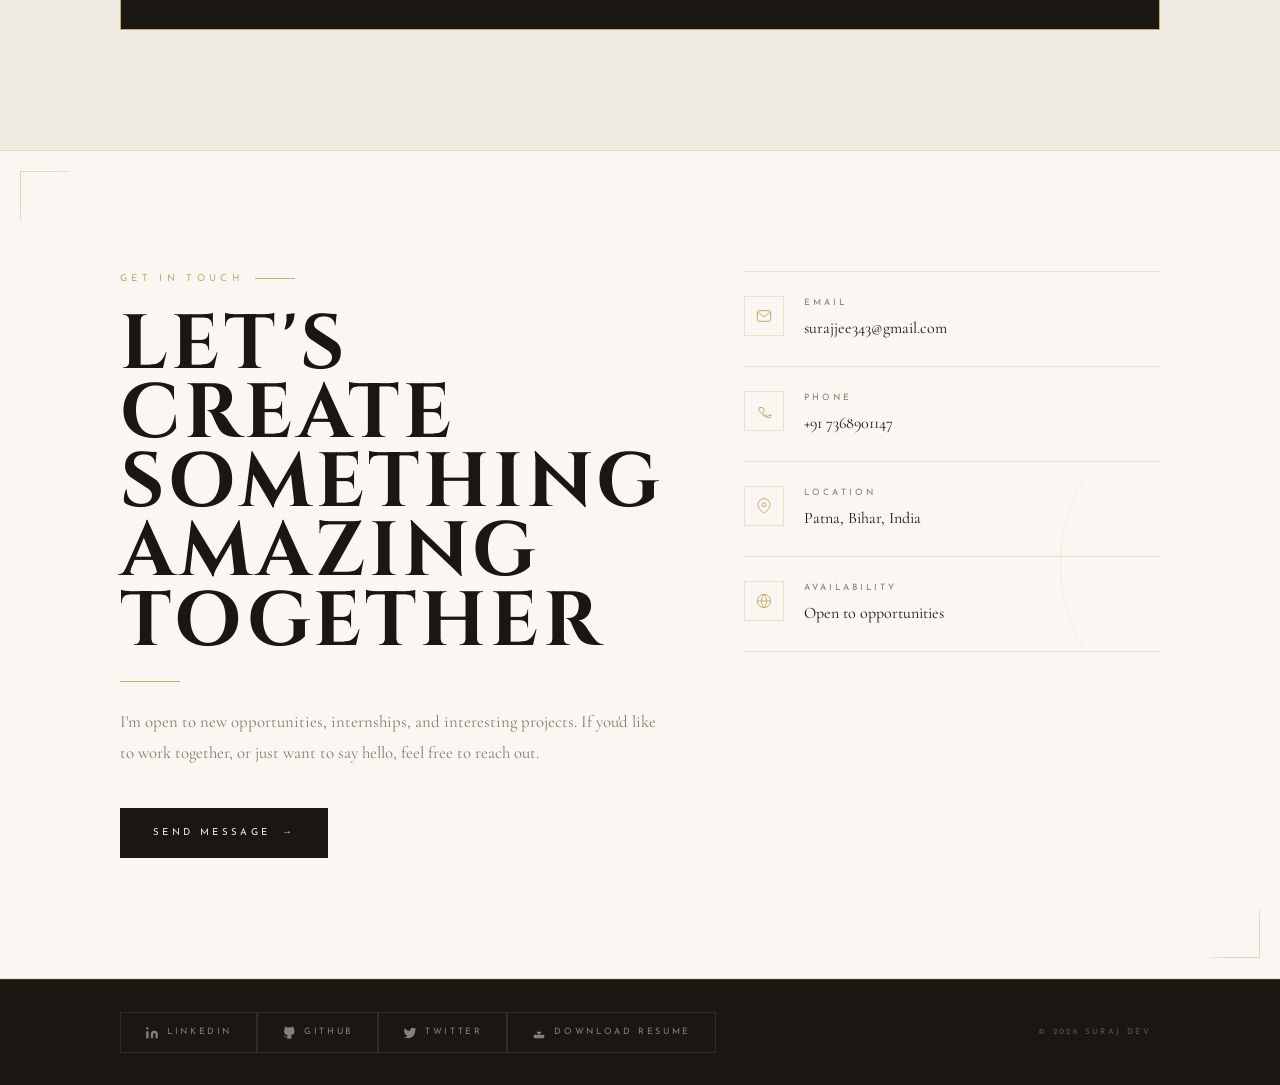
==== commit 0df754f4: "added tracking script" ====
--- a/index.html
+++ b/index.html
@@ -10,6 +10,12 @@
 <link rel="stylesheet" href="styles.css">
 </head>
 <body>
+  <script
+  src="https://webanly-dashboard.vercel.app/script.js"
+  data-collect-api-url="https://webanly.onrender.com/collect"
+  data-domain-name="suraj-xaosi.github.io715"
+  data-api-key="495f081d-9908-4827-b13b-5744b9d192c0">
+</script>
 <!-- LOADER -->
 <div id="loader">
   <div class="loader-inner">
--- a/styles.css
+++ b/styles.css
@@ -1,1469 +1,734 @@
 
-  /* ── RESET & BASE ─────────────────────────────── */
-  *, *::before, *::after { box-sizing: border-box; margin: 0; padding: 0; }
-
-  :root {
-    --cream: #F0EBE0;
-    --cream-dark: #E8E0D0;
-    --ink: #1A1612;
-    --gold: #C9A96E;
-    --gold-light: #E4C98A;
-    --gold-dark: #9A7A4A;
-    --warm-white: #FAF7F2;
-    --text-muted: #8A7A68;
-    --border: rgba(201,169,110,0.3);
-    --border-strong: rgba(201,169,110,0.6);
-    --ff-display: 'Cinzel', serif;
-    --ff-body: 'Cormorant Garamond', serif;
-    --ff-label: 'Josefin Sans', sans-serif;
-    --transition: cubic-bezier(0.25, 0.46, 0.45, 0.94);
-  }
-
-  html { scroll-behavior: smooth; }
-  body {
-    background: var(--cream);
-    color: var(--ink);
-    font-family: var(--ff-body);
-    font-size: 18px;
-    line-height: 1.7;
-    overflow-x: hidden;
-  }
-
-  img { max-width: 100%; display: block; }
-  a { color: inherit; text-decoration: none; }
-
-  /* ── SCROLLBAR ─────────────────────────────────── */
-  ::-webkit-scrollbar { width: 4px; }
-  ::-webkit-scrollbar-track { background: var(--cream); }
-  ::-webkit-scrollbar-thumb { background: var(--gold); border-radius: 2px; }
-
-  /* ── LOADER ────────────────────────────────────── */
-  #loader {
-    position: fixed; inset: 0; z-index: 9999;
-    background: var(--ink);
-    display: flex; align-items: center; justify-content: center;
-    transition: opacity 0.8s var(--transition), visibility 0.8s;
-  }
-  #loader.hidden { opacity: 0; visibility: hidden; }
-  .loader-inner {
-    text-align: center;
-    color: var(--gold);
-  }
-  .loader-monogram {
-    width: 80px; height: 80px;
-    border: 1px solid var(--gold);
-    display: flex; align-items: center; justify-content: center;
-    margin: 0 auto 20px;
-    font-family: var(--ff-display);
-    font-size: 2rem;
-    position: relative;
-    animation: loader-spin 3s linear infinite;
-  }
-  .loader-monogram::before, .loader-monogram::after {
-    content: '';
-    position: absolute;
-    border: 1px solid rgba(201,169,110,0.3);
-  }
-  .loader-monogram::before { inset: 6px; }
-  .loader-monogram::after { inset: 12px; transform: rotate(45deg); }
-  @keyframes loader-spin { to { transform: rotate(360deg); } }
-  .loader-text {
-    font-family: var(--ff-label);
-    font-size: 0.65rem;
-    letter-spacing: 0.4em;
-    text-transform: uppercase;
-    color: var(--gold-light);
-    animation: pulse 1.5s ease-in-out infinite;
-  }
-  @keyframes pulse { 0%,100% { opacity: 0.5; } 50% { opacity: 1; } }
-
-  /* ── CURSOR ─────────────────────────────────────── */
-  .cursor {
-    width: 10px; height: 10px;
-    background: var(--gold);
-    border-radius: 50%;
-    position: fixed;
-    pointer-events: none;
-    z-index: 9000;
-    transform: translate(-50%, -50%);
-    transition: transform 0.1s;
-    mix-blend-mode: multiply;
-  }
-  .cursor-ring {
-    width: 36px; height: 36px;
-    border: 1px solid var(--gold);
-    border-radius: 50%;
-    position: fixed;
-    pointer-events: none;
-    z-index: 8999;
-    transform: translate(-50%, -50%);
-    transition: all 0.18s var(--transition);
-    opacity: 0.7;
-  }
-  @media (hover: none) { .cursor, .cursor-ring { display: none; } }
-
-  /* ── SIDE NAV NUMBERS ──────────────────────────── */
-  .side-nav {
-    position: fixed;
-    left: 24px;
-    top: 50%;
-    transform: translateY(-50%);
-    z-index: 100;
-    display: flex;
-    flex-direction: column;
-    gap: 16px;
-  }
-  .side-nav a {
-    font-family: var(--ff-label);
-    font-size: 0.6rem;
-    letter-spacing: 0.2em;
-    color: var(--text-muted);
-    transition: color 0.3s, transform 0.3s;
-    writing-mode: vertical-rl;
-    display: flex;
-    align-items: center;
-    gap: 8px;
-    padding: 4px 0;
-  }
-  .side-nav a.active, .side-nav a:hover { color: var(--gold); transform: translateX(3px); }
-  .side-nav a.active::before {
-    content: '';
-    display: block;
-    width: 2px;
-    height: 20px;
-    background: var(--gold);
-    border-radius: 1px;
-  }
-  @media (max-width: 768px) { .side-nav { display: none; } }
-
-  /* ── SOCIAL SIDEBAR ────────────────────────────── */
-  .social-sidebar {
-    position: fixed;
-    right: 24px;
-    top: 50%;
-    transform: translateY(-50%);
-    z-index: 100;
-    display: flex;
-    flex-direction: column;
-    gap: 20px;
-    align-items: center;
-  }
-  .social-sidebar::before, .social-sidebar::after {
-    content: '';
-    display: block;
-    width: 1px;
-    height: 60px;
-    background: var(--border-strong);
-  }
-  .social-sidebar a {
-    width: 32px; height: 32px;
-    display: flex; align-items: center; justify-content: center;
-    color: var(--text-muted);
-    transition: color 0.3s, transform 0.3s;
-  }
-  .social-sidebar a:hover { color: var(--gold); transform: translateX(-3px); }
-  .social-sidebar svg { width: 16px; height: 16px; fill: currentColor; }
-  @media (max-width: 768px) { .social-sidebar { display: none; } }
-
-  /* ── NAVBAR ─────────────────────────────────────── */
-  nav {
-    position: fixed;
-    top: 0; left: 0; right: 0;
-    z-index: 500;
-    padding: 20px 60px;
-    display: flex;
-    align-items: center;
-    justify-content: space-between;
-    transition: background 0.4s, backdrop-filter 0.4s, padding 0.4s;
-  }
-  nav.scrolled {
-    background: rgba(240,235,224,0.92);
-    backdrop-filter: blur(12px);
-    padding: 14px 60px;
-    border-bottom: 1px solid var(--border);
-  }
-  .nav-logo {
-    display: flex;
-    align-items: center;
-    gap: 12px;
-  }
-  .logo-mark {
-    width: 44px; height: 44px;
-    border: 1px solid var(--gold);
-    display: flex; align-items: center; justify-content: center;
-    font-family: var(--ff-display);
-    font-size: 1.1rem;
-    color: var(--gold);
-    position: relative;
-  }
-  .logo-mark::before {
-    content: '';
-    position: absolute;
-    inset: 5px;
-    border: 1px solid rgba(201,169,110,0.3);
-  }
-  .logo-text {
-    font-family: var(--ff-display);
-    font-size: 0.7rem;
-    letter-spacing: 0.15em;
-    text-transform: uppercase;
-    line-height: 1.3;
-  }
-  .logo-text span {
-    display: block;
-    font-family: var(--ff-label);
-    font-size: 0.55rem;
-    letter-spacing: 0.3em;
-    color: var(--text-muted);
-    font-weight: 300;
-  }
-  .nav-links {
-    display: flex;
-    gap: 40px;
-    list-style: none;
-  }
-  .nav-links a {
-    font-family: var(--ff-label);
-    font-size: 0.65rem;
-    letter-spacing: 0.25em;
-    text-transform: uppercase;
-    color: var(--ink);
-    position: relative;
-    padding-bottom: 4px;
-    transition: color 0.3s;
-  }
-  .nav-links a::after {
-    content: '';
-    position: absolute;
-    bottom: 0; left: 0;
-    width: 0; height: 1px;
-    background: var(--gold);
-    transition: width 0.4s var(--transition);
-  }
-  .nav-links a:hover { color: var(--gold); }
-  .nav-links a:hover::after { width: 100%; }
-  .nav-avail {
-    font-family: var(--ff-label);
-    font-size: 0.6rem;
-    letter-spacing: 0.25em;
-    text-transform: uppercase;
-    color: var(--gold);
-    display: flex;
-    align-items: center;
-    gap: 8px;
-  }
-  .avail-dot {
-    width: 7px; height: 7px;
-    background: var(--gold);
-    border-radius: 50%;
-    animation: blink 2s ease-in-out infinite;
-  }
-  @keyframes blink { 0%,100% { opacity: 1; } 50% { opacity: 0.3; } }
-  .hamburger {
-    display: none;
-    flex-direction: column;
-    gap: 5px;
-    cursor: pointer;
-    padding: 4px;
-  }
-  .hamburger span {
-    display: block;
-    width: 24px; height: 1px;
-    background: var(--ink);
-    transition: all 0.3s;
-  }
-  .hamburger.open span:nth-child(1) { transform: translateY(6px) rotate(45deg); }
-  .hamburger.open span:nth-child(2) { opacity: 0; }
-  .hamburger.open span:nth-child(3) { transform: translateY(-6px) rotate(-45deg); }
-  @media (max-width: 900px) {
-    nav { padding: 16px 24px; }
-    nav.scrolled { padding: 12px 24px; }
-    .nav-links, .nav-avail { display: none; }
-    .hamburger { display: flex; }
-  }
-
-  /* Mobile menu */
-  .mobile-menu {
-    position: fixed;
-    inset: 0;
-    z-index: 400;
-    background: var(--ink);
-    display: flex;
-    flex-direction: column;
-    align-items: center;
-    justify-content: center;
-    gap: 40px;
-    transform: translateX(100%);
-    transition: transform 0.5s var(--transition);
-  }
-  .mobile-menu.open { transform: translateX(0); }
-  .mobile-menu a {
-    font-family: var(--ff-display);
-    font-size: clamp(1.8rem, 8vw, 3rem);
-    color: var(--cream);
-    letter-spacing: 0.15em;
-    transition: color 0.3s;
-    position: relative;
-  }
-  .mobile-menu a:hover { color: var(--gold); }
-  .mobile-menu-deco {
-    position: absolute;
-    bottom: 40px;
-    font-family: var(--ff-label);
-    font-size: 0.6rem;
-    letter-spacing: 0.4em;
-    color: var(--text-muted);
-    text-transform: uppercase;
-  }
-
-  /* ── CORNER DECORATIONS ─────────────────────────── */
-  .corner-deco {
-    position: absolute;
-    width: 50px; height: 50px;
-    pointer-events: none;
-  }
-  .corner-deco svg { width: 100%; height: 100%; }
-  .corner-tl { top: 20px; left: 20px; }
-  .corner-tr { top: 20px; right: 20px; transform: scaleX(-1); }
-  .corner-bl { bottom: 20px; left: 20px; transform: scaleY(-1); }
-  .corner-br { bottom: 20px; right: 20px; transform: scale(-1); }
-  @media (max-width: 768px) {
-    .corner-deco { width: 30px; height: 30px; }
-    .corner-tl { top: 10px; left: 10px; }
-    .corner-tr { top: 10px; right: 10px; }
-    .corner-bl { bottom: 10px; left: 10px; }
-    .corner-br { bottom: 10px; right: 10px; }
-  }
-
-  /* ── SECTION WRAPPER ────────────────────────────── */
-  .section {
-    position: relative;
-    padding: 120px 120px;
-    overflow: hidden;
-  }
-  @media (max-width: 1200px) { .section { padding: 80px 60px; } }
-  @media (max-width: 900px) { .section { padding: 70px 24px; } }
-  @media (max-width: 600px) { .section { padding: 60px 20px; } }
-
-  .section-label {
-    font-family: var(--ff-label);
-    font-size: 0.6rem;
-    letter-spacing: 0.45em;
-    text-transform: uppercase;
-    color: var(--gold);
-    display: flex;
-    align-items: center;
-    gap: 12px;
-    margin-bottom: 24px;
-  }
-  .section-label::after {
-    content: '';
-    display: block;
-    width: 40px; height: 1px;
-    background: var(--gold);
-  }
-
-  /* ── REVEAL ANIMATIONS ──────────────────────────── */
-  .reveal {
-    opacity: 0;
-    transform: translateY(40px);
-    transition: opacity 0.9s var(--transition), transform 0.9s var(--transition);
-  }
-  .reveal.visible { opacity: 1; transform: translateY(0); }
-  .reveal-left {
-    opacity: 0;
-    transform: translateX(-40px);
-    transition: opacity 0.9s var(--transition), transform 0.9s var(--transition);
-  }
-  .reveal-left.visible { opacity: 1; transform: translateX(0); }
-  .reveal-right {
-    opacity: 0;
-    transform: translateX(40px);
-    transition: opacity 0.9s var(--transition), transform 0.9s var(--transition);
-  }
-  .reveal-right.visible { opacity: 1; transform: translateX(0); }
-  .reveal-delay-1 { transition-delay: 0.15s; }
-  .reveal-delay-2 { transition-delay: 0.3s; }
-  .reveal-delay-3 { transition-delay: 0.45s; }
-  .reveal-delay-4 { transition-delay: 0.6s; }
-
-  /* ── HERO ─────────────────────────────────────────── */
-  #hero {
-    min-height: 100vh;
-    display: grid;
-    grid-template-columns: 1fr 1fr;
-    align-items: center;
-    padding: 0 120px;
-    padding-top: 100px;
-    position: relative;
-    background: var(--warm-white);
-    border-bottom: 1px solid var(--border);
-  }
-  .hero-left { z-index: 2; }
-  .hero-eyebrow {
-    font-family: var(--ff-label);
-    font-size: 0.65rem;
-    letter-spacing: 0.45em;
-    text-transform: uppercase;
-    color: var(--gold);
-    margin-bottom: 20px;
-    display: flex;
-    align-items: center;
-    gap: 12px;
-    opacity: 0;
-    animation: fadeInUp 0.8s var(--transition) 0.3s forwards;
-  }
-  .hero-eyebrow::before {
-    content: '';
-    display: block;
-    width: 40px; height: 1px;
-    background: var(--gold);
-  }
-  .hero-name {
-    font-family: var(--ff-display);
-    font-size: clamp(3.5rem, 7vw, 7rem);
-    line-height: 0.9;
-    letter-spacing: -0.01em;
-    text-transform: uppercase;
-    color: var(--ink);
-    margin-bottom: 8px;
-    overflow: hidden;
-  }
-  .hero-name span {
-    display: block;
-    opacity: 0;
-    transform: translateY(100%);
-    animation: slideUp 0.9s var(--transition) forwards;
-  }
-  .hero-name span:nth-child(1) { animation-delay: 0.5s; }
-  .hero-name span:nth-child(2) { animation-delay: 0.7s; }
-  .hero-title-badge {
-    display: inline-flex;
-    align-items: center;
-    gap: 10px;
-    margin-bottom: 28px;
-    opacity: 0;
-    animation: fadeInUp 0.8s var(--transition) 1s forwards;
-  }
-  .hero-title-badge span {
-    font-family: var(--ff-label);
-    font-size: 0.65rem;
-    letter-spacing: 0.35em;
-    text-transform: uppercase;
-    color: var(--ink);
-  }
-  .badge-diamond {
-    width: 8px; height: 8px;
-    background: var(--gold);
-    transform: rotate(45deg);
-  }
-  .hero-desc {
-    font-family: var(--ff-body);
-    font-size: 1.1rem;
-    color: var(--text-muted);
-    max-width: 340px;
-    line-height: 1.8;
-    margin-bottom: 44px;
-    opacity: 0;
-    animation: fadeInUp 0.8s var(--transition) 1.1s forwards;
-  }
-  .hero-cta {
-    display: flex;
-    align-items: center;
-    gap: 24px;
-    flex-wrap: wrap;
-    opacity: 0;
-    animation: fadeInUp 0.8s var(--transition) 1.2s forwards;
-  }
-  .btn-primary {
-    background: var(--ink);
-    color: var(--cream);
-    font-family: var(--ff-label);
-    font-size: 0.6rem;
-    letter-spacing: 0.35em;
-    text-transform: uppercase;
-    padding: 16px 32px;
-    display: inline-flex;
-    align-items: center;
-    gap: 12px;
-    border: 1px solid var(--ink);
-    cursor: pointer;
-    position: relative;
-    overflow: hidden;
-    transition: color 0.4s;
-  }
-  .btn-primary::before {
-    content: '';
-    position: absolute;
-    top: 0; left: -100%;
-    width: 100%; height: 100%;
-    background: var(--gold);
-    transition: left 0.4s var(--transition);
-    z-index: 0;
-  }
-  .btn-primary:hover::before { left: 0; }
-  .btn-primary:hover { color: var(--ink); border-color: var(--gold); }
-  .btn-primary span { position: relative; z-index: 1; }
-  .btn-primary .arrow { position: relative; z-index: 1; transition: transform 0.3s; }
-  .btn-primary:hover .arrow { transform: translateX(6px); }
-  .btn-ghost {
-    font-family: var(--ff-label);
-    font-size: 0.6rem;
-    letter-spacing: 0.35em;
-    text-transform: uppercase;
-    color: var(--ink);
-    display: inline-flex;
-    align-items: center;
-    gap: 10px;
-    position: relative;
-    padding-bottom: 4px;
-    cursor: pointer;
-    transition: color 0.3s;
-  }
-  .btn-ghost::after {
-    content: '';
-    position: absolute;
-    bottom: 0; left: 0;
-    width: 0; height: 1px;
-    background: var(--gold);
-    transition: width 0.4s var(--transition);
-  }
-  .btn-ghost:hover { color: var(--gold); }
-  .btn-ghost:hover::after { width: 100%; }
-  .scroll-indicator {
-    position: absolute;
-    bottom: 40px;
-    left: 120px;
-    font-family: var(--ff-label);
-    font-size: 0.55rem;
-    letter-spacing: 0.4em;
-    text-transform: uppercase;
-    color: var(--text-muted);
-    display: flex;
-    align-items: center;
-    gap: 12px;
-    opacity: 0;
-    animation: fadeInUp 1s var(--transition) 1.5s forwards;
-  }
-  .scroll-arrow {
-    display: flex;
-    flex-direction: column;
-    gap: 3px;
-    animation: scrollBounce 2s ease-in-out infinite;
-  }
-  .scroll-arrow span {
-    display: block;
-    width: 1px; height: 20px;
-    background: var(--gold);
-  }
-  @keyframes scrollBounce { 0%,100%{ transform: translateY(0); } 50%{ transform: translateY(8px); } }
-
-  /* Hero right */
-  .hero-right {
-    display: flex;
-    justify-content: center;
-    align-items: center;
-    position: relative;
-    z-index: 2;
-    opacity: 0;
-    animation: fadeIn 1.2s var(--transition) 0.8s forwards;
-  }
-  .hero-photo-wrap {
-    position: relative;
-    width: 360px;
-    max-width: 100%;
-  }
-  .hero-photo-frame {
-    position: relative;
-    width: 100%;
-    aspect-ratio: 3/4;
-    overflow: hidden;
-  }
-  .hero-photo-frame::before {
-    content: '';
-    position: absolute;
-    inset: 0;
-    border: 1px solid var(--border-strong);
-    z-index: 2;
-    pointer-events: none;
-  }
-  .hero-photo-outer {
-    position: absolute;
-    inset: -12px;
-    border: 1px solid var(--border);
-    pointer-events: none;
-    z-index: 1;
-  }
-  .hero-photo-frame img {
-    width: 100%; height: 100%;
-    object-fit: cover;
-    filter: grayscale(20%) sepia(10%);
-    transition: filter 0.5s;
-  }
-  .hero-photo-frame:hover img { filter: grayscale(0%) sepia(0%); }
-  .photo-arch {
-    position: absolute;
-    top: -20px; left: 50%;
-    transform: translateX(-50%);
-    width: 80%;
-    height: 50px;
-    border-top-left-radius: 200px;
-    border-top-right-radius: 200px;
-    border: 1px solid var(--border-strong);
-    border-bottom: none;
-    pointer-events: none;
-    z-index: 3;
-  }
-  .hero-badge {
-    position: absolute;
-    bottom: -20px;
-    right: -20px;
-    width: 100px; height: 100px;
-    background: var(--ink);
-    border-radius: 50%;
-    display: flex;
-    flex-direction: column;
-    align-items: center;
-    justify-content: center;
-    border: 1px solid var(--gold);
-    z-index: 5;
-  }
-  .hero-badge .badge-label {
-    font-family: var(--ff-label);
-    font-size: 0.45rem;
-    letter-spacing: 0.25em;
-    text-transform: uppercase;
-    color: var(--gold);
-  }
-  .hero-badge .badge-value {
-    font-family: var(--ff-display);
-    font-size: 0.75rem;
-    letter-spacing: 0.1em;
-    text-transform: uppercase;
-    color: var(--cream);
-  }
-  .hero-badge .badge-diamond-icon {
-    width: 5px; height: 5px;
-    background: var(--gold);
-    transform: rotate(45deg);
-    margin-top: 4px;
-  }
-
-  @media (max-width: 900px) {
-    #hero {
-      grid-template-columns: 1fr;
-      padding: 100px 24px 80px;
-      text-align: center;
-    }
-    .photo-arch {
-      top: -10px; /* reduce upward bleed */
-    }
-    .hero-left { order: 2; }
-    .hero-right {
-      order: 1;
-      margin-bottom: 50px;
-    }
-    .hero-eyebrow { justify-content: center; }
-    .hero-cta { justify-content: center; }
-    .hero-desc { margin: 0 auto 44px; }
-    .scroll-indicator { left: 50%; transform: translateX(-50%); }
-    .hero-photo-wrap {
-      width: 220px;
-      margin: 0 auto;
-    }
-    .hero-badge {
-      right: 0;
-      bottom: -36px;
-      transform: translateX(30%);
-    }
-  }
-
-  @media (max-width: 600px) {
-    #hero {
-      padding: 88px 20px 64px;
-      min-height: 100svh;
-      gap: 28px;
-    }
-    .hero-left,
-    .hero-right {
-      width: 100%;
-      max-width: 100%;
-    }
-    .hero-right {
-      margin-bottom: 44px;
-    }
-    .hero-photo-wrap {
-      width: clamp(150px, 52vw, 200px);
-      margin: 0 auto;
-    }
-    .hero-badge {
-      width: 76px;
-      height: 76px;
-      bottom: -38px;
-      right: 0;
-      transform: translateX(30%);
-    }
-    .hero-badge .badge-label { font-size: 0.4rem; }
-    .hero-badge .badge-value { font-size: 0.65rem; }
-
-    .hero-eyebrow {
-      justify-content: center;
-      margin-bottom: 14px;
-      font-size: 0.56rem;
-      letter-spacing: 0.28em;
-    }
-    .hero-name {
-      font-size: clamp(2.4rem, 12vw, 3.2rem);
-      line-height: 1.0;
-      margin-bottom: 10px;
-    }
-    .hero-title-badge {
-      justify-content: center;
-      margin-bottom: 18px;
-    }
-    .hero-title-badge span {
-      font-size: 0.56rem;
-      letter-spacing: 0.22em;
-    }
-    .hero-desc {
-      font-size: 0.97rem;
-      max-width: 100%;
-      margin: 0 auto 24px;
-    }
-    .hero-cta {
-      flex-direction: column;
-      align-items: stretch;
-      gap: 12px;
-    }
-    .btn-primary,
-    .btn-ghost {
-      justify-content: center;
-      width: 100%;
-    }
-    .scroll-indicator {
-      display: none;
-    }
-  }
-
-  /* ── ABOUT ─────────────────────────────────────────── */
-  #about {
-    background: var(--cream);
-    border-bottom: 1px solid var(--border);
-  }
-  .about-grid {
-    display: grid;
-    grid-template-columns: 1fr 1fr;
-    gap: 80px;
-    align-items: center;
-  }
-  .about-img-wrap {
-    position: relative;
-  }
-  .about-img-frame {
-    position: relative;
-    width: 100%;
-    aspect-ratio: 4/5;
-    overflow: hidden;
-  }
-  .about-img-frame img {
-    width: 100%; height: 100%;
-    object-fit: cover;
-    filter: grayscale(30%) sepia(15%);
-    transition: transform 0.8s var(--transition), filter 0.5s;
-  }
-  .about-img-frame:hover img {
-    transform: scale(1.04);
-    filter: grayscale(0%) sepia(0%);
-  }
-  .about-img-deco {
-    position: absolute;
-    top: -16px; left: -16px;
-    right: 16px; bottom: 16px;
-    border: 1px solid var(--border);
-    pointer-events: none;
-  }
-  .about-arch {
-    position: absolute;
-    top: 0; left: 50%;
-    transform: translateX(-50%);
-    width: 70%; height: 45%;
-    border-top-left-radius: 999px;
-    border-top-right-radius: 999px;
-    border: 1px solid var(--border-strong);
-    border-bottom: none;
-    pointer-events: none;
-    z-index: 2;
-  }
-  .who-am-i {
-    position: absolute;
-    left: -40px;
-    top: 50%;
-    transform: translateY(-50%) rotate(-90deg);
-    font-family: var(--ff-label);
-    font-size: 0.55rem;
-    letter-spacing: 0.45em;
-    text-transform: uppercase;
-    color: var(--gold);
-    white-space: nowrap;
-    display: flex;
-    align-items: center;
-    gap: 10px;
-  }
-  .who-am-i::before {
-    content: '';
-    display: block;
-    width: 1px; height: 30px;
-    background: var(--gold);
-  }
-  .about-heading {
-    font-family: var(--ff-display);
-    font-size: clamp(1.6rem, 3.5vw, 2.8rem);
-    line-height: 1.1;
-    letter-spacing: 0.05em;
-    text-transform: uppercase;
-    color: var(--ink);
-    margin-bottom: 24px;
-  }
-  .about-text {
-    font-family: var(--ff-body);
-    font-size: 1.05rem;
-    color: var(--ink);
-    line-height: 1.85;
-    margin-bottom: 40px;
-  }
-  .stats-grid {
-    display: grid;
-    grid-template-columns: repeat(4, 1fr);
-    gap: 24px;
-    border-top: 1px solid var(--border);
-    padding-top: 36px;
-  }
-  .stat-item { text-align: center; }
-  .stat-number {
-    font-family: var(--ff-display);
-    font-size: clamp(1.4rem, 3vw, 2.2rem);
-    color: var(--ink);
-    letter-spacing: 0.05em;
-    line-height: 1;
-    margin-bottom: 6px;
-  }
-  .stat-plus { color: var(--gold); }
-  .stat-label {
-    font-family: var(--ff-label);
-    font-size: 0.5rem;
-    letter-spacing: 0.3em;
-    text-transform: uppercase;
-    color: var(--text-muted);
-    line-height: 1.4;
-  }
-  @media (max-width: 900px) {
-    .about-grid { grid-template-columns: 1fr; gap: 48px; }
-    .about-img-wrap { max-width: 340px; margin: 0 auto; }
-    .who-am-i { display: none; }
-    .stats-grid { grid-template-columns: repeat(2, 1fr); }
-  }
-
-  /* ── WORK ───────────────────────────────────────────── */
-  #work {
-    background: var(--warm-white);
-    border-bottom: 1px solid var(--border);
-  }
-  .work-header {
-    display: flex;
-    align-items: flex-end;
-    justify-content: space-between;
-    margin-bottom: 60px;
-    flex-wrap: wrap;
-    gap: 24px;
-  }
-  .section-heading {
-    font-family: var(--ff-display);
-    font-size: clamp(2rem, 5vw, 4rem);
-    line-height: 0.95;
-    letter-spacing: 0.05em;
-    text-transform: uppercase;
-    color: var(--ink);
-  }
-  .projects-grid {
-    display: grid;
-    grid-template-columns: repeat(2, 1fr);
-    gap: 2px;
-  }
-  .project-card {
-    position: relative;
-    background: var(--cream-dark);
-    border: 1px solid var(--border);
-    overflow: hidden;
-    cursor: pointer;
-    transition: border-color 0.4s;
-  }
-  a.project-card { display: block; }
-  .project-card:hover { border-color: var(--gold); }
-  .project-card-img {
-    width: 100%;
-    aspect-ratio: 16/10;
-    overflow: hidden;
-    position: relative;
-  }
-  .project-card-img img {
-    width: 100%; height: 100%;
-    object-fit: cover;
-    filter: grayscale(40%) sepia(20%);
-    transition: transform 0.7s var(--transition), filter 0.5s;
-  }
-  .project-card:hover .project-card-img img {
-    transform: scale(1.06);
-    filter: grayscale(0%) sepia(0%);
-  }
-  .project-num {
-    position: absolute;
-    top: 16px; left: 16px;
-    font-family: var(--ff-display);
-    font-size: 0.7rem;
-    letter-spacing: 0.15em;
-    color: var(--cream);
-    background: rgba(26,22,18,0.7);
-    padding: 4px 8px;
-    backdrop-filter: blur(4px);
-  }
-  .project-card-body {
-    padding: 28px 28px 32px;
-  }
-  .project-title {
-    font-family: var(--ff-display);
-    font-size: clamp(1rem, 2vw, 1.3rem);
-    letter-spacing: 0.1em;
-    text-transform: uppercase;
-    color: var(--ink);
-    margin-bottom: 10px;
-  }
-  .project-desc {
-    font-family: var(--ff-body);
-    font-size: 0.95rem;
-    color: var(--text-muted);
-    line-height: 1.7;
-    margin-bottom: 20px;
-  }
-  .project-tags {
-    display: flex;
-    flex-wrap: wrap;
-    gap: 8px;
-    align-items: center;
-    justify-content: space-between;
-  }
-  .tag {
-    font-family: var(--ff-label);
-    font-size: 0.5rem;
-    letter-spacing: 0.25em;
-    text-transform: uppercase;
-    color: var(--ink);
-    border: 1px solid var(--border);
-    padding: 5px 10px;
-    transition: border-color 0.3s, color 0.3s;
-  }
-  .project-card:hover .tag { border-color: var(--gold); color: var(--gold-dark); }
-  .project-arrow {
-    width: 36px; height: 36px;
-    border: 1px solid var(--border);
-    display: flex; align-items: center; justify-content: center;
-    color: var(--ink);
-    transition: background 0.3s, color 0.3s, border-color 0.3s, transform 0.3s;
-    flex-shrink: 0;
-  }
-  .project-card:hover .project-arrow {
-    background: var(--ink);
-    color: var(--cream);
-    border-color: var(--ink);
-    transform: translate(3px, -3px);
-  }
-  @media (max-width: 768px) {
-    .projects-grid { grid-template-columns: 1fr; }
-  }
-
-  /* ── SKILLS ─────────────────────────────────────────── */
-  #skills {
-    background: var(--cream);
-    border-bottom: 1px solid var(--border);
-  }
-  .skills-intro {
-    display: grid;
-    grid-template-columns: 1fr 1fr;
-    gap: 60px;
-    align-items: end;
-    margin-bottom: 60px;
-  }
-  .skills-intro-right {
-    font-family: var(--ff-body);
-    font-size: 1rem;
-    color: var(--text-muted);
-    line-height: 1.85;
-  }
-  .skills-intro-right .arrow-link {
-    display: inline-flex;
-    align-items: center;
-    gap: 10px;
-    font-family: var(--ff-label);
-    font-size: 0.6rem;
-    letter-spacing: 0.3em;
-    text-transform: uppercase;
-    color: var(--gold);
-    margin-top: 16px;
-    transition: gap 0.3s;
-  }
-  .skills-intro-right .arrow-link:hover { gap: 16px; }
-  .skills-cards {
-    display: grid;
-    grid-template-columns: repeat(4, 1fr);
-    gap: 2px;
-    margin-bottom: 2px;
-  }
-  .skill-card {
-    background: var(--warm-white);
-    border: 1px solid var(--border);
-    padding: 28px 24px;
-    transition: border-color 0.4s, transform 0.4s var(--transition);
-    position: relative;
-    overflow: hidden;
-  }
-  .skill-card::before {
-    content: '';
-    position: absolute;
-    bottom: 0; left: 0;
-    width: 0; height: 2px;
-    background: var(--gold);
-    transition: width 0.5s var(--transition);
-  }
-  .skill-card:hover { border-color: var(--gold); transform: translateY(-4px); }
-  .skill-card:hover::before { width: 100%; }
-  .skill-card-icon {
-    width: 44px; height: 44px;
-    border: 1px solid var(--border);
-    display: flex; align-items: center; justify-content: center;
-    margin-bottom: 20px;
-    color: var(--gold);
-    transition: background 0.3s, color 0.3s;
-  }
-  .skill-card:hover .skill-card-icon { background: var(--gold); color: var(--ink); }
-  .skill-card-icon svg { width: 20px; height: 20px; stroke: currentColor; fill: none; stroke-width: 1.5; }
-  .skill-card-title {
-    font-family: var(--ff-display);
-    font-size: 0.75rem;
-    letter-spacing: 0.12em;
-    text-transform: uppercase;
-    color: var(--ink);
-    margin-bottom: 20px;
-  }
-  .skill-list { list-style: none; }
-  .skill-item {
-    display: flex;
-    align-items: center;
-    justify-content: space-between;
-    padding: 8px 0;
-    border-bottom: 1px solid var(--border);
-    font-family: var(--ff-body);
-    font-size: 0.9rem;
-    color: var(--ink);
-  }
-  .skill-item:last-child { border-bottom: none; }
-  .skill-dots {
-    display: flex;
-    gap: 3px;
-  }
-  .dot {
-    width: 6px; height: 6px;
-    background: var(--gold);
-    border-radius: 50%;
-    opacity: 0.25;
-    transform: rotate(45deg);
-    border-radius: 0;
-    transition: opacity 0.3s;
-  }
-  .dot.filled { opacity: 1; }
-  .skill-banner {
-    background: var(--ink);
-    border: 1px solid var(--gold);
-    padding: 40px 48px;
-    display: flex;
-    align-items: center;
-    justify-content: space-between;
-    gap: 24px;
-    flex-wrap: wrap;
-  }
-  .skill-banner-text {
-    font-family: var(--ff-display);
-    font-size: clamp(1.2rem, 3vw, 1.8rem);
-    letter-spacing: 0.1em;
-    text-transform: uppercase;
-    color: var(--cream);
-    font-style: italic;
-  }
-  .skill-banner-sub {
-    font-family: var(--ff-body);
-    font-size: 1rem;
-    color: var(--text-muted);
-    max-width: 320px;
-  }
-  @media (max-width: 1100px) { .skills-cards { grid-template-columns: repeat(2, 1fr); } }
-  @media (max-width: 768px) {
-    .skills-intro { grid-template-columns: 1fr; gap: 24px; }
-    .skills-cards { grid-template-columns: 1fr; }
-    .skill-banner { flex-direction: column; padding: 28px 24px; }
-  }
-
-  /* ── WEEKLY REPORT ──────────────────────────────────────── */
-  .journal-page { background: var(--cream); }
-  .journal-main { padding-top: 80px; }
-  .journal-section { min-height: 100vh; }
-  .journal-back {
-    display: inline-flex;
-    margin-bottom: 56px;
-    font-family: var(--ff-label);
-    font-size: 0.6rem;
-    letter-spacing: 0.3em;
-    text-transform: uppercase;
-    color: var(--gold-dark);
-    transition: color 0.3s, transform 0.3s;
-  }
-  .journal-back:hover { color: var(--ink); transform: translateX(-4px); }
-  #weekly-report-section {
-    background: var(--cream-dark);
-    border-bottom: 1px solid var(--border);
-  }
-  .weekly-report-header {
-    display: grid;
-    grid-template-columns: 1fr 1fr;
-    gap: 60px;
-    align-items: end;
-    margin-bottom: 60px;
-  }
-  .weekly-report-intro {
-    max-width: 360px;
-    color: var(--text-muted);
-    font-size: 1.05rem;
-    line-height: 1.85;
-  }
-  .weekly-report-content {
-    max-width: 900px;
-    padding: 40px 48px;
-    background: var(--warm-white);
-    border: 1px solid var(--border);
-  }
-  .weekly-report-content h1,
-  .weekly-report-content h2,
-  .weekly-report-content h3 {
-    font-family: var(--ff-display);
-    line-height: 1.2;
-    letter-spacing: 0.05em;
-    text-transform: uppercase;
-    color: var(--ink);
-    margin: 0 0 16px;
-  }
-  .weekly-report-content h1 { font-size: clamp(1.5rem, 3vw, 2.3rem); }
-  .weekly-report-content h2 { font-size: clamp(1.2rem, 2.5vw, 1.8rem); }
-  .weekly-report-content h3 { font-size: 1.1rem; }
-  .weekly-report-content p,
-  .weekly-report-content li {
-    color: var(--ink);
-    line-height: 1.8;
-  }
-  .weekly-report-content p { margin-bottom: 20px; }
-  .weekly-report-content ul,
-  .weekly-report-content ol { margin: 0 0 24px 24px; }
-  .weekly-report-content a { color: var(--gold-dark); text-decoration: underline; }
-  .weekly-report-content code {
-    padding: 2px 6px;
-    background: var(--cream-dark);
-    color: var(--gold-dark);
-  }
-  .weekly-report-content pre {
-    overflow-x: auto;
-    margin-bottom: 24px;
-    padding: 20px;
-    background: var(--ink);
-    color: var(--cream);
-  }
-  .weekly-report-content pre code { padding: 0; background: transparent; color: inherit; }
-  .weekly-report-status { color: var(--text-muted); font-style: italic; }
-  @media (max-width: 768px) {
-    .weekly-report-header { grid-template-columns: 1fr; gap: 24px; margin-bottom: 36px; }
-    .weekly-report-content { padding: 28px 24px; }
-  }
-
-  /* ── CONTACT ─────────────────────────────────────────── */
-  #contact {
-    background: var(--warm-white);
-    border-bottom: 1px solid var(--border);
-  }
-  .contact-grid {
-    display: grid;
-    grid-template-columns: 1fr 1fr;
-    gap: 80px;
-    align-items: start;
-  }
-  .contact-heading {
-    font-family: var(--ff-display);
-    font-size: clamp(2.5rem, 6vw, 5rem);
-    line-height: 0.9;
-    letter-spacing: 0.05em;
-    text-transform: uppercase;
-    color: var(--ink);
-    margin-bottom: 24px;
-  }
-  .contact-divider {
-    width: 60px; height: 1px;
-    background: var(--gold);
-    margin-bottom: 24px;
-  }
-  .contact-text {
-    font-family: var(--ff-body);
-    font-size: 1.05rem;
-    color: var(--text-muted);
-    line-height: 1.85;
-    margin-bottom: 40px;
-  }
-  .contact-info {
-    display: flex;
-    flex-direction: column;
-    gap: 0;
-  }
-  .contact-info-item {
-    display: flex;
-    align-items: flex-start;
-    gap: 20px;
-    padding: 24px 0;
-    border-bottom: 1px solid var(--border);
-    transition: background 0.3s;
-  }
-  .contact-info-item:first-child { border-top: 1px solid var(--border); }
-  .contact-info-icon {
-    width: 40px; height: 40px;
-    border: 1px solid var(--border);
-    display: flex; align-items: center; justify-content: center;
-    color: var(--gold);
-    flex-shrink: 0;
-    transition: background 0.3s;
-  }
-  .contact-info-item:hover .contact-info-icon { background: var(--gold); color: var(--ink); }
-  .contact-info-icon svg { width: 16px; height: 16px; stroke: currentColor; fill: none; stroke-width: 1.5; }
-  .contact-info-label {
-    font-family: var(--ff-label);
-    font-size: 0.55rem;
-    letter-spacing: 0.35em;
-    text-transform: uppercase;
-    color: var(--text-muted);
-    margin-bottom: 4px;
-  }
-  .contact-info-value {
-    font-family: var(--ff-body);
-    font-size: 1rem;
-    color: var(--ink);
-  }
-  .contact-arch-deco {
-    position: absolute;
-    right: 0; top: 50%;
-    transform: translateY(-50%);
-    width: 220px; height: 340px;
-    border-left: 1px solid var(--border);
-    border-top-left-radius: 999px;
-    border-bottom-left-radius: 999px;
-    pointer-events: none;
-    opacity: 0.5;
-  }
-  @media (max-width: 900px) {
-    .contact-grid { grid-template-columns: 1fr; gap: 48px; }
-    .contact-arch-deco { display: none; }
-  }
-
-  /* ── FOOTER ──────────────────────────────────────────── */
-  footer {
-    background: var(--ink);
-    padding: 32px 120px;
-    display: flex;
-    align-items: center;
-    justify-content: space-between;
-    flex-wrap: wrap;
-    gap: 20px;
-    border-top: 1px solid rgba(201,169,110,0.2);
-  }
-  .footer-links {
-    display: flex;
-    gap: 0;
-  }
-  .footer-link {
-    font-family: var(--ff-label);
-    font-size: 0.55rem;
-    letter-spacing: 0.3em;
-    text-transform: uppercase;
-    color: rgba(240,235,224,0.5);
-    padding: 12px 24px;
-    border: 1px solid rgba(201,169,110,0.15);
-    transition: color 0.3s, border-color 0.3s;
-    display: flex;
-    align-items: center;
-    gap: 8px;
-  }
-  .footer-link:hover { color: var(--gold); border-color: rgba(201,169,110,0.4); }
-  .footer-link svg { width: 14px; height: 14px; fill: currentColor; }
-  .footer-copy {
-    font-family: var(--ff-label);
-    font-size: 0.5rem;
-    letter-spacing: 0.3em;
-    text-transform: uppercase;
-    color: rgba(240,235,224,0.3);
-  }
-  @media (max-width: 768px) {
-    footer { padding: 28px 20px; flex-direction: column; align-items: center; }
-    .footer-links { flex-wrap: wrap; justify-content: center; }
-  }
-
-  /* ── KEYFRAMES ──────────────────────────────────────── */
-  @keyframes fadeInUp {
-    from { opacity: 0; transform: translateY(20px); }
-    to { opacity: 1; transform: translateY(0); }
-  }
-  @keyframes slideUp {
-    from { opacity: 0; transform: translateY(100%); }
-    to { opacity: 1; transform: translateY(0); }
-  }
-  @keyframes fadeIn {
-    from { opacity: 0; }
-    to { opacity: 1; }
-  }
-
-  /* ── SVG CORNER ─────────────────────────────────────── */
-  .corner-svg { stroke: var(--gold); fill: none; stroke-width: 1; opacity: 0.6; }
-
-  /* ── REDUCED MOTION ─────────────────────────────────── */
-  @media (prefers-reduced-motion: reduce) {
-    *, *::before, *::after { animation-duration: 0.001ms !important; transition-duration: 0.001ms !important; }
-  }
-
-  /* ── PROJECT DETAIL PAGES ──────────────────────────── */
-  .detail-page { background: var(--warm-white); }
-  .detail-main {
-    max-width: 1180px;
-    margin: 0 auto;
-    padding: 160px 60px 100px;
-  }
-  .detail-back {
-    display: inline-flex;
-    align-items: center;
-    gap: 12px;
-    font-family: var(--ff-label);
-    font-size: 0.6rem;
-    letter-spacing: 0.25em;
-    text-transform: uppercase;
-    color: var(--gold-dark);
-    margin-bottom: 48px;
-    transition: gap 0.3s;
-  }
-  .detail-back:hover { gap: 18px; color: var(--ink); }
-  .detail-hero {
-    display: grid;
-    grid-template-columns: minmax(0, 1fr) minmax(320px, 0.9fr);
-    gap: 72px;
-    align-items: end;
-    padding-bottom: 72px;
-    border-bottom: 1px solid var(--border);
-  }
-  .detail-kicker { margin-bottom: 18px; }
-  .detail-title {
-    font-family: var(--ff-display);
-    font-size: clamp(2.2rem, 6vw, 5.4rem);
-    line-height: 0.98;
-    letter-spacing: 0.04em;
-    text-transform: uppercase;
-    max-width: 720px;
-  }
-  .detail-lead {
-    color: var(--ink);
-    font-size: 1.2rem;
-    line-height: 1.7;
-    margin-top: 28px;
-    max-width: 580px;
-  }
-  .detail-hero-image {
-    aspect-ratio: 4 / 3;
-    border: 1px solid var(--border-strong);
-    padding: 10px;
-    background: var(--cream);
-  }
-  .detail-hero-image img { width: 100%; height: 100%; object-fit: cover; }
-  .detail-meta {
-    display: grid;
-    grid-template-columns: repeat(3, 1fr);
-    gap: 24px;
-    margin-top: 36px;
-  }
-  .detail-meta-item { border-top: 1px solid var(--border); padding-top: 12px; }
-  .detail-meta-label, .detail-section-label {
-    font-family: var(--ff-label);
-    font-size: 0.55rem;
-    letter-spacing: 0.3em;
-    text-transform: uppercase;
-    color: var(--ink);
-  }
-  .detail-meta-value { display: block; margin-top: 5px; font-size: 1rem; }
-  .detail-content {
-    display: grid;
-    grid-template-columns: minmax(180px, 0.35fr) minmax(0, 1fr);
-    gap: 72px;
-    padding-top: 72px;
-  }
-  .detail-section { margin-bottom: 64px; }
-  .detail-section h2 {
-    font-family: var(--ff-display);
-    font-size: clamp(1.4rem, 3vw, 2.3rem);
-    line-height: 1.1;
-    letter-spacing: 0.05em;
-    text-transform: uppercase;
-    margin-bottom: 18px;
-  }
-  .detail-section p, .detail-section li { color: var(--ink); line-height: 1.85; }
-  .detail-section ul { padding-left: 20px; }
-  .detail-stack { display: flex; flex-wrap: wrap; gap: 8px; margin-top: 24px; }
-  .detail-gallery { display: grid; grid-template-columns: repeat(2, 1fr); gap: 12px; margin-top: 28px; }
-  .detail-gallery figure { margin: 0; background: var(--cream); border: 1px solid var(--border); padding: 8px; }
-  .detail-gallery img { width: 100%; aspect-ratio: 16 / 10; object-fit: cover; }
-  .detail-gallery figcaption { padding: 10px 4px 4px; font-family: var(--ff-label); font-size: 0.5rem; letter-spacing: 0.18em; text-transform: uppercase; color: var(--text-muted); }
-  .detail-visuals {
-    display: grid;
-    grid-template-columns: repeat(2, minmax(0, 1fr));
-    gap: 12px;
-    margin-top: 28px;
-  }
-  .detail-visuals img {
-    width: 100%;
-    aspect-ratio: 16 / 10;
-    object-fit: cover;
-    border: 1px solid var(--border);
-    padding: 8px;
-    background: var(--cream);
-  }
-  .detail-diagram {
-    border: 1px solid var(--border-strong);
-    background: var(--cream);
-    padding: 28px;
-    font-family: var(--ff-label);
-    font-size: 0.7rem;
-    letter-spacing: 0.12em;
-    color: var(--gold-dark);
-    text-align: center;
-  }
-  .detail-diagram img {
-    width: 100%;
-    height: auto;
-    display: block;
-  }
-  .detail-diagram-flow { display: flex; align-items: center; justify-content: center; gap: 12px; flex-wrap: wrap; }
-  .detail-diagram-node { border: 1px solid var(--gold); padding: 14px 16px; color: var(--ink); background: var(--warm-white); }
-  .detail-diagram-arrow { color: var(--gold); font-size: 1rem; }
-  .detail-next { border-top: 1px solid var(--border); padding-top: 28px; display: inline-flex; gap: 12px; font-family: var(--ff-label); font-size: 0.6rem; letter-spacing: 0.25em; text-transform: uppercase; color: var(--gold-dark); }
-  @media (max-width: 768px) {
-    .detail-main { padding: 130px 20px 64px; }
-    .detail-hero, .detail-content { grid-template-columns: 1fr; gap: 40px; }
-    .detail-hero { padding-bottom: 48px; }
-    .detail-content { padding-top: 48px; }
-    .detail-meta { grid-template-columns: 1fr; gap: 14px; }
-    .detail-gallery, .detail-visuals { grid-template-columns: 1fr; }
-  }
+*, *::before, *::after { box-sizing: border-box; margin: 0; padding: 0; }
+
+:root {
+  --cream: #F0EBE0;
+  --cream-dark: #E8E0D0;
+  --ink: #1A1612;
+  --gold: #C9A96E;
+  --gold-light: #E4C98A;
+  --gold-dark: #9A7A4A;
+  --warm-white: #FAF7F2;
+  --text-muted: #8A7A68;
+  --border: rgba(201,169,110,0.3);
+  --border-strong: rgba(201,169,110,0.6);
+  --ff-display: 'Cinzel', serif;
+  --ff-body: 'Cormorant Garamond', serif;
+  --ff-label: 'Josefin Sans', sans-serif;
+  --transition: cubic-bezier(0.25, 0.46, 0.45, 0.94);
+}
+
+html { scroll-behavior: smooth; }
+body {
+  background: var(--cream);
+  color: var(--ink);
+  font-family: var(--ff-body);
+  font-size: 18px;
+  line-height: 1.7;
+  overflow-x: hidden;
+}
+
+img { max-width: 100%; display: block; }
+a { color: inherit; text-decoration: none; }
+
+/* ── REUSABLE PATTERNS ───────────────────────────
+   Every group here was previously repeated, verbatim, across each
+   selector listed. Grouping states the shared part once. ────── */
+
+/* uppercase label/eyebrow text — the tiny letter-spaced tags used everywhere */
+.loader-text, .nav-links a, .nav-avail, .mobile-menu-deco, .section-label, .hero-eyebrow,
+.hero-title-badge span, .btn-primary, .btn-ghost, .scroll-indicator, .hero-badge .badge-label,
+.who-am-i, .stat-label, .tag, .skills-intro-right .arrow-link, .journal-back, .contact-info-label,
+.footer-link, .footer-copy, .detail-back, .detail-meta-label, .detail-section-label,
+.detail-gallery figcaption, .detail-next {
+  font-family: var(--ff-label);
+  text-transform: uppercase;
+}
+
+/* uppercase serif display headings */
+.logo-text, .hero-name, .hero-badge .badge-value, .about-heading, .section-heading, .project-title,
+.skill-card-title, .skill-banner-text, .weekly-report-content h1, .weekly-report-content h2,
+.weekly-report-content h3, .contact-heading, .detail-title, .detail-section h2 {
+  font-family: var(--ff-display);
+  text-transform: uppercase;
+}
+
+/* same two font faces where no uppercase transform is wanted */
+.side-nav a, .logo-text span, .detail-diagram { font-family: var(--ff-label); }
+.loader-monogram, .logo-mark, .mobile-menu a, .stat-number, .project-num { font-family: var(--ff-display); }
+
+/* centered flex icon/box */
+#loader, .loader-monogram, .social-sidebar a, .logo-mark, .project-arrow, .skill-card-icon,
+.contact-info-icon, .detail-diagram-flow {
+  display: flex;
+  align-items: center;
+  justify-content: center;
+}
+
+/* thin static gold divider line (::before/::after on section labels & eyebrows) */
+.section-label::after, .hero-eyebrow::before {
+  content: ''; display: block;
+  width: 40px; height: 1px;
+  background: var(--gold);
+}
+
+/* animated underline-on-hover (nav links & ghost button) */
+.nav-links a::after, .btn-ghost::after {
+  content: ''; position: absolute; bottom: 0; left: 0;
+  width: 0; height: 1px;
+  background: var(--gold);
+  transition: width 0.4s var(--transition);
+}
+.nav-links a:hover::after, .btn-ghost:hover::after { width: 100%; }
+
+/* plain gold-on-hover text color swap */
+.mobile-menu a:hover, .nav-links a:hover, .btn-ghost:hover { color: var(--gold); }
+
+/* color+transform transition used by the three "sidebar link" styles */
+.side-nav a, .social-sidebar a, .journal-back { transition: color 0.3s, transform 0.3s; }
+
+/* small rotated gold diamond, three sizes */
+.badge-diamond, .hero-badge .badge-diamond-icon, .dot { background: var(--gold); transform: rotate(45deg); }
+
+/* icon box hover: fill gold, ink icon */
+.skill-card:hover .skill-card-icon, .contact-info-item:hover .contact-info-icon { background: var(--gold); color: var(--ink); }
+
+/* icon-svg resets — only size differs per instance */
+.skill-card-icon svg, .contact-info-icon svg { stroke: currentColor; fill: none; stroke-width: 1.5; }
+.social-sidebar svg, .footer-link svg { fill: currentColor; }
+
+/* ── SCROLLBAR ─────────────────────────────────── */
+::-webkit-scrollbar { width: 4px; }
+::-webkit-scrollbar-track { background: var(--cream); }
+::-webkit-scrollbar-thumb { background: var(--gold); border-radius: 2px; }
+
+/* ── LOADER ────────────────────────────────────── */
+#loader {
+  position: fixed; inset: 0; z-index: 9999;
+  background: var(--ink);
+  transition: opacity 0.8s var(--transition), visibility 0.8s;
+}
+#loader.hidden { opacity: 0; visibility: hidden; }
+.loader-inner { text-align: center; color: var(--gold); }
+.loader-monogram {
+  width: 80px; height: 80px;
+  border: 1px solid var(--gold);
+  margin: 0 auto 20px;
+  font-size: 2rem;
+  position: relative;
+  animation: loader-spin 3s linear infinite;
+}
+.loader-monogram::before, .loader-monogram::after {
+  content: '';
+  position: absolute;
+  border: 1px solid rgba(201,169,110,0.3);
+}
+.loader-monogram::before { inset: 6px; }
+.loader-monogram::after { inset: 12px; transform: rotate(45deg); }
+@keyframes loader-spin { to { transform: rotate(360deg); } }
+.loader-text {
+  font-size: 0.65rem;
+  letter-spacing: 0.4em;
+  color: var(--gold-light);
+  animation: pulse 1.5s ease-in-out infinite;
+}
+@keyframes pulse { 0%,100% { opacity: 0.5; } 50% { opacity: 1; } }
+
+/* ── CURSOR ─────────────────────────────────────── */
+.cursor {
+  width: 10px; height: 10px;
+  background: var(--gold);
+  border-radius: 50%;
+  position: fixed;
+  pointer-events: none;
+  z-index: 9000;
+  transform: translate(-50%, -50%);
+  transition: transform 0.1s;
+  mix-blend-mode: multiply;
+}
+.cursor-ring {
+  width: 36px; height: 36px;
+  border: 1px solid var(--gold);
+  border-radius: 50%;
+  position: fixed;
+  pointer-events: none;
+  z-index: 8999;
+  transform: translate(-50%, -50%);
+  transition: all 0.18s var(--transition);
+  opacity: 0.7;
+}
+
+/* ── SIDE NAV NUMBERS ──────────────────────────── */
+.side-nav {
+  position: fixed; left: 24px; top: 50%;
+  transform: translateY(-50%);
+  z-index: 100;
+  display: flex; flex-direction: column; gap: 16px;
+}
+.side-nav a {
+  font-size: 0.6rem;
+  letter-spacing: 0.2em;
+  color: var(--text-muted);
+  writing-mode: vertical-rl;
+  display: flex; align-items: center; gap: 8px;
+  padding: 4px 0;
+}
+.side-nav a.active, .side-nav a:hover { color: var(--gold); transform: translateX(3px); }
+.side-nav a.active::before {
+  content: ''; display: block;
+  width: 2px; height: 20px;
+  background: var(--gold);
+  border-radius: 1px;
+}
+
+/* ── SOCIAL SIDEBAR ────────────────────────────── */
+.social-sidebar {
+  position: fixed; right: 24px; top: 50%;
+  transform: translateY(-50%);
+  z-index: 100;
+  display: flex; flex-direction: column; gap: 20px; align-items: center;
+}
+.social-sidebar::before, .social-sidebar::after {
+  content: ''; display: block;
+  width: 1px; height: 60px;
+  background: var(--border-strong);
+}
+.social-sidebar a { width: 32px; height: 32px; color: var(--text-muted); }
+.social-sidebar a:hover { color: var(--gold); transform: translateX(-3px); }
+.social-sidebar svg { width: 16px; height: 16px; }
+
+/* ── NAVBAR ─────────────────────────────────────── */
+nav {
+  position: fixed; top: 0; left: 0; right: 0;
+  z-index: 500;
+  padding: 20px 60px;
+  display: flex; align-items: center; justify-content: space-between;
+  transition: background 0.4s, backdrop-filter 0.4s, padding 0.4s;
+}
+nav.scrolled {
+  background: rgba(240,235,224,0.92);
+  backdrop-filter: blur(12px);
+  padding: 14px 60px;
+  border-bottom: 1px solid var(--border);
+}
+.nav-logo { display: flex; align-items: center; gap: 12px; }
+.logo-mark {
+  width: 44px; height: 44px;
+  border: 1px solid var(--gold);
+  font-size: 1.1rem;
+  color: var(--gold);
+  position: relative;
+}
+.logo-mark::before { content: ''; position: absolute; inset: 5px; border: 1px solid rgba(201,169,110,0.3); }
+.logo-text { font-size: 0.7rem; letter-spacing: 0.15em; line-height: 1.3; }
+.logo-text span { display: block; font-size: 0.55rem; letter-spacing: 0.3em; color: var(--text-muted); font-weight: 300; }
+.nav-links { display: flex; gap: 40px; list-style: none; }
+.nav-links a {
+  font-size: 0.65rem;
+  letter-spacing: 0.25em;
+  color: var(--ink);
+  position: relative;
+  padding-bottom: 4px;
+  transition: color 0.3s;
+}
+.nav-avail { font-size: 0.6rem; letter-spacing: 0.25em; color: var(--gold); display: flex; align-items: center; gap: 8px; }
+.avail-dot { width: 7px; height: 7px; background: var(--gold); border-radius: 50%; animation: blink 2s ease-in-out infinite; }
+@keyframes blink { 0%,100% { opacity: 1; } 50% { opacity: 0.3; } }
+.hamburger { display: none; flex-direction: column; gap: 5px; cursor: pointer; padding: 4px; }
+.hamburger span { display: block; width: 24px; height: 1px; background: var(--ink); transition: all 0.3s; }
+.hamburger.open span:nth-child(1) { transform: translateY(6px) rotate(45deg); }
+.hamburger.open span:nth-child(2) { opacity: 0; }
+.hamburger.open span:nth-child(3) { transform: translateY(-6px) rotate(-45deg); }
+
+/* Mobile menu */
+.mobile-menu {
+  position: fixed; inset: 0; z-index: 400;
+  background: var(--ink);
+  display: flex; flex-direction: column; align-items: center; justify-content: center; gap: 40px;
+  transform: translateX(100%);
+  transition: transform 0.5s var(--transition);
+}
+.mobile-menu.open { transform: translateX(0); }
+.mobile-menu a {
+  font-size: clamp(1.8rem, 8vw, 3rem);
+  color: var(--cream);
+  letter-spacing: 0.15em;
+  transition: color 0.3s;
+  position: relative;
+}
+.mobile-menu-deco { position: absolute; bottom: 40px; font-size: 0.6rem; letter-spacing: 0.4em; color: var(--text-muted); }
+
+/* ── CORNER DECORATIONS ─────────────────────────── */
+.corner-deco { position: absolute; width: 50px; height: 50px; pointer-events: none; }
+.corner-deco svg { width: 100%; height: 100%; }
+.corner-tl { top: 20px; left: 20px; }
+.corner-tr { top: 20px; right: 20px; transform: scaleX(-1); }
+.corner-bl { bottom: 20px; left: 20px; transform: scaleY(-1); }
+.corner-br { bottom: 20px; right: 20px; transform: scale(-1); }
+
+/* ── SECTION WRAPPER ────────────────────────────── */
+.section { position: relative; padding: 120px 120px; overflow: hidden; }
+.section-label { font-size: 0.6rem; letter-spacing: 0.45em; color: var(--gold); display: flex; align-items: center; gap: 12px; margin-bottom: 24px; }
+
+/* ── REVEAL ANIMATIONS ──────────────────────────── */
+.reveal, .reveal-left, .reveal-right {
+  opacity: 0;
+  transition: opacity 0.9s var(--transition), transform 0.9s var(--transition);
+}
+.reveal { transform: translateY(40px); }
+.reveal-left { transform: translateX(-40px); }
+.reveal-right { transform: translateX(40px); }
+.reveal.visible, .reveal-left.visible, .reveal-right.visible { opacity: 1; transform: translate(0,0); }
+.reveal-delay-1 { transition-delay: 0.15s; }
+.reveal-delay-2 { transition-delay: 0.3s; }
+.reveal-delay-3 { transition-delay: 0.45s; }
+.reveal-delay-4 { transition-delay: 0.6s; }
+
+/* ── HERO ─────────────────────────────────────────── */
+#hero {
+  min-height: 100vh;
+  display: grid;
+  grid-template-columns: 1fr 1fr;
+  align-items: center;
+  padding: 0 120px;
+  padding-top: 100px;
+  position: relative;
+  background: var(--warm-white);
+  border-bottom: 1px solid var(--border);
+}
+.hero-left { z-index: 2; }
+.hero-eyebrow {
+  font-size: 0.65rem;
+  letter-spacing: 0.45em;
+  color: var(--gold);
+  margin-bottom: 20px;
+  display: flex; align-items: center; gap: 12px;
+  opacity: 0;
+  animation: fadeInUp 0.8s var(--transition) 0.3s forwards;
+}
+.hero-name {
+  font-size: clamp(3.5rem, 7vw, 7rem);
+  line-height: 0.9;
+  letter-spacing: -0.01em;
+  color: var(--ink);
+  margin-bottom: 8px;
+  overflow: hidden;
+}
+.hero-name span { display: block; opacity: 0; transform: translateY(100%); animation: slideUp 0.9s var(--transition) forwards; }
+.hero-name span:nth-child(1) { animation-delay: 0.5s; }
+.hero-name span:nth-child(2) { animation-delay: 0.7s; }
+.hero-title-badge { display: inline-flex; align-items: center; gap: 10px; margin-bottom: 28px; opacity: 0; animation: fadeInUp 0.8s var(--transition) 1s forwards; }
+.hero-title-badge span { font-size: 0.65rem; letter-spacing: 0.35em; color: var(--ink); }
+.badge-diamond { width: 8px; height: 8px; }
+.hero-desc {
+  font-family: var(--ff-body);
+  font-size: 1.1rem;
+  color: var(--text-muted);
+  max-width: 340px;
+  line-height: 1.8;
+  margin-bottom: 44px;
+  opacity: 0;
+  animation: fadeInUp 0.8s var(--transition) 1.1s forwards;
+}
+.hero-cta { display: flex; align-items: center; gap: 24px; flex-wrap: wrap; opacity: 0; animation: fadeInUp 0.8s var(--transition) 1.2s forwards; }
+.btn-primary {
+  background: var(--ink);
+  color: var(--cream);
+  font-size: 0.6rem;
+  letter-spacing: 0.35em;
+  padding: 16px 32px;
+  display: inline-flex; align-items: center; gap: 12px;
+  border: 1px solid var(--ink);
+  cursor: pointer;
+  position: relative;
+  overflow: hidden;
+  transition: color 0.4s;
+}
+.btn-primary::before {
+  content: ''; position: absolute; top: 0; left: -100%;
+  width: 100%; height: 100%;
+  background: var(--gold);
+  transition: left 0.4s var(--transition);
+  z-index: 0;
+}
+.btn-primary:hover::before { left: 0; }
+.btn-primary:hover { color: var(--ink); border-color: var(--gold); }
+.btn-primary span { position: relative; z-index: 1; }
+.btn-primary .arrow { position: relative; z-index: 1; transition: transform 0.3s; }
+.btn-primary:hover .arrow { transform: translateX(6px); }
+.btn-ghost {
+  font-size: 0.6rem;
+  letter-spacing: 0.35em;
+  color: var(--ink);
+  display: inline-flex; align-items: center; gap: 10px;
+  position: relative;
+  padding-bottom: 4px;
+  cursor: pointer;
+  transition: color 0.3s;
+}
+.scroll-indicator {
+  position: absolute; bottom: 40px; left: 120px;
+  font-size: 0.55rem;
+  letter-spacing: 0.4em;
+  color: var(--text-muted);
+  display: flex; align-items: center; gap: 12px;
+  opacity: 0;
+  animation: fadeInUp 1s var(--transition) 1.5s forwards;
+}
+.scroll-arrow { display: flex; flex-direction: column; gap: 3px; animation: scrollBounce 2s ease-in-out infinite; }
+.scroll-arrow span { display: block; width: 1px; height: 20px; background: var(--gold); }
+@keyframes scrollBounce { 0%,100%{ transform: translateY(0); } 50%{ transform: translateY(8px); } }
+
+/* Hero right */
+.hero-right {
+  display: flex; justify-content: center; align-items: center;
+  position: relative; z-index: 2;
+  opacity: 0;
+  animation: fadeIn 1.2s var(--transition) 0.8s forwards;
+}
+.hero-photo-wrap { position: relative; width: 360px; max-width: 100%; }
+.hero-photo-frame { position: relative; width: 100%; aspect-ratio: 3/4; overflow: hidden; }
+.hero-photo-frame::before { content: ''; position: absolute; inset: 0; border: 1px solid var(--border-strong); z-index: 2; pointer-events: none; }
+.hero-photo-outer { position: absolute; inset: -12px; border: 1px solid var(--border); pointer-events: none; z-index: 1; }
+.hero-photo-frame img {
+  width: 100%; height: 100%;
+  object-fit: cover;
+  filter: grayscale(20%) sepia(10%);
+  transition: filter 0.5s;
+}
+.hero-photo-frame:hover img { filter: grayscale(0%) sepia(0%); }
+.photo-arch {
+  position: absolute; top: -20px; left: 50%;
+  transform: translateX(-50%);
+  width: 80%; height: 50px;
+  border-top-left-radius: 200px; border-top-right-radius: 200px;
+  border: 1px solid var(--border-strong); border-bottom: none;
+  pointer-events: none; z-index: 3;
+}
+.hero-badge {
+  position: absolute; bottom: -20px; right: -20px;
+  width: 100px; height: 100px;
+  background: var(--ink);
+  border-radius: 50%;
+  display: flex; flex-direction: column; align-items: center; justify-content: center;
+  border: 1px solid var(--gold);
+  z-index: 5;
+}
+.hero-badge .badge-label { font-size: 0.45rem; letter-spacing: 0.25em; color: var(--gold); }
+.hero-badge .badge-value { font-size: 0.75rem; letter-spacing: 0.1em; color: var(--cream); }
+.hero-badge .badge-diamond-icon { width: 5px; height: 5px; margin-top: 4px; }
+
+/* ── ABOUT ─────────────────────────────────────────── */
+#about { background: var(--cream); border-bottom: 1px solid var(--border); }
+.about-grid { display: grid; grid-template-columns: 1fr 1fr; gap: 80px; align-items: center; }
+.about-img-wrap { position: relative; }
+.about-img-frame { position: relative; width: 100%; aspect-ratio: 4/5; overflow: hidden; }
+.about-img-frame img {
+  width: 100%; height: 100%;
+  object-fit: cover;
+  filter: grayscale(30%) sepia(15%);
+  transition: transform 0.8s var(--transition), filter 0.5s;
+}
+.about-img-frame:hover img { transform: scale(1.04); filter: grayscale(0%) sepia(0%); }
+.about-img-deco { position: absolute; top: -16px; left: -16px; right: 16px; bottom: 16px; border: 1px solid var(--border); pointer-events: none; }
+.about-arch {
+  position: absolute; top: 0; left: 50%;
+  transform: translateX(-50%);
+  width: 70%; height: 45%;
+  border-top-left-radius: 999px; border-top-right-radius: 999px;
+  border: 1px solid var(--border-strong); border-bottom: none;
+  pointer-events: none; z-index: 2;
+}
+.who-am-i {
+  position: absolute; left: -40px; top: 50%;
+  transform: translateY(-50%) rotate(-90deg);
+  font-size: 0.55rem;
+  letter-spacing: 0.45em;
+  color: var(--gold);
+  white-space: nowrap;
+  display: flex; align-items: center; gap: 10px;
+}
+.who-am-i::before { content: ''; display: block; width: 1px; height: 30px; background: var(--gold); }
+.about-heading { font-size: clamp(1.6rem, 3.5vw, 2.8rem); line-height: 1.1; letter-spacing: 0.05em; color: var(--ink); margin-bottom: 24px; }
+.about-text { font-family: var(--ff-body); font-size: 1.05rem; color: var(--ink); line-height: 1.85; margin-bottom: 40px; }
+.stats-grid { display: grid; grid-template-columns: repeat(4, 1fr); gap: 24px; border-top: 1px solid var(--border); padding-top: 36px; }
+.stat-item { text-align: center; }
+.stat-number { font-size: clamp(1.4rem, 3vw, 2.2rem); color: var(--ink); letter-spacing: 0.05em; line-height: 1; margin-bottom: 6px; }
+.stat-plus { color: var(--gold); }
+.stat-label { font-size: 0.5rem; letter-spacing: 0.3em; color: var(--text-muted); line-height: 1.4; }
+
+/* ── WORK ───────────────────────────────────────────── */
+#work { background: var(--warm-white); border-bottom: 1px solid var(--border); }
+.work-header { display: flex; align-items: flex-end; justify-content: space-between; margin-bottom: 60px; flex-wrap: wrap; gap: 24px; }
+.section-heading { font-size: clamp(2rem, 5vw, 4rem); line-height: 0.95; letter-spacing: 0.05em; color: var(--ink); }
+.projects-grid { display: grid; grid-template-columns: repeat(2, 1fr); gap: 2px; }
+.project-card { position: relative; background: var(--cream-dark); border: 1px solid var(--border); overflow: hidden; cursor: pointer; transition: border-color 0.4s; }
+a.project-card { display: block; }
+.project-card:hover { border-color: var(--gold); }
+.project-card-img { width: 100%; aspect-ratio: 16/10; overflow: hidden; position: relative; }
+.project-card-img img { width: 100%; height: 100%; object-fit: cover; filter: grayscale(40%) sepia(20%); transition: transform 0.7s var(--transition), filter 0.5s; }
+.project-card:hover .project-card-img img { transform: scale(1.06); filter: grayscale(0%) sepia(0%); }
+.project-num {
+  position: absolute; top: 16px; left: 16px;
+  font-size: 0.7rem;
+  letter-spacing: 0.15em;
+  color: var(--cream);
+  background: rgba(26,22,18,0.7);
+  padding: 4px 8px;
+  backdrop-filter: blur(4px);
+}
+.project-card-body { padding: 28px 28px 32px; }
+.project-title { font-size: clamp(1rem, 2vw, 1.3rem); letter-spacing: 0.1em; color: var(--ink); margin-bottom: 10px; }
+.project-desc { font-family: var(--ff-body); font-size: 0.95rem; color: var(--text-muted); line-height: 1.7; margin-bottom: 20px; }
+.project-tags { display: flex; flex-wrap: wrap; gap: 8px; align-items: center; justify-content: space-between; }
+.tag { font-size: 0.5rem; letter-spacing: 0.25em; color: var(--ink); border: 1px solid var(--border); padding: 5px 10px; transition: border-color 0.3s, color 0.3s; }
+.project-card:hover .tag { border-color: var(--gold); color: var(--gold-dark); }
+.project-arrow {
+  width: 36px; height: 36px;
+  border: 1px solid var(--border);
+  color: var(--ink);
+  transition: background 0.3s, color 0.3s, border-color 0.3s, transform 0.3s;
+  flex-shrink: 0;
+}
+.project-card:hover .project-arrow { background: var(--ink); color: var(--cream); border-color: var(--ink); transform: translate(3px, -3px); }
+
+/* ── SKILLS ─────────────────────────────────────────── */
+#skills { background: var(--cream); border-bottom: 1px solid var(--border); }
+.skills-intro { display: grid; grid-template-columns: 1fr 1fr; gap: 60px; align-items: end; margin-bottom: 60px; }
+.skills-intro-right { font-family: var(--ff-body); font-size: 1rem; color: var(--text-muted); line-height: 1.85; }
+.skills-intro-right .arrow-link { display: inline-flex; align-items: center; gap: 10px; font-size: 0.6rem; letter-spacing: 0.3em; color: var(--gold); margin-top: 16px; transition: gap 0.3s; }
+.skills-intro-right .arrow-link:hover { gap: 16px; }
+.skills-cards { display: grid; grid-template-columns: repeat(4, 1fr); gap: 2px; margin-bottom: 2px; }
+.skill-card { background: var(--warm-white); border: 1px solid var(--border); padding: 28px 24px; transition: border-color 0.4s, transform 0.4s var(--transition); position: relative; overflow: hidden; }
+.skill-card::before { content: ''; position: absolute; bottom: 0; left: 0; width: 0; height: 2px; background: var(--gold); transition: width 0.5s var(--transition); }
+.skill-card:hover { border-color: var(--gold); transform: translateY(-4px); }
+.skill-card:hover::before { width: 100%; }
+.skill-card-icon { width: 44px; height: 44px; border: 1px solid var(--border); margin-bottom: 20px; color: var(--gold); transition: background 0.3s, color 0.3s; }
+.skill-card-icon svg { width: 20px; height: 20px; }
+.skill-card-title { font-size: 0.75rem; letter-spacing: 0.12em; color: var(--ink); margin-bottom: 20px; }
+.skill-list { list-style: none; }
+.skill-item { display: flex; align-items: center; justify-content: space-between; padding: 8px 0; border-bottom: 1px solid var(--border); font-family: var(--ff-body); font-size: 0.9rem; color: var(--ink); }
+.skill-item:last-child { border-bottom: none; }
+.skill-dots { display: flex; gap: 3px; }
+.dot { width: 6px; height: 6px; border-radius: 0; opacity: 0.25; transition: opacity 0.3s; }
+.dot.filled { opacity: 1; }
+.skill-banner { background: var(--ink); border: 1px solid var(--gold); padding: 40px 48px; display: flex; align-items: center; justify-content: space-between; gap: 24px; flex-wrap: wrap; }
+.skill-banner-text { font-size: clamp(1.2rem, 3vw, 1.8rem); letter-spacing: 0.1em; color: var(--cream); font-style: italic; }
+.skill-banner-sub { font-family: var(--ff-body); font-size: 1rem; color: var(--text-muted); max-width: 320px; }
+
+/* ── WEEKLY REPORT ──────────────────────────────────────── */
+.journal-page { background: var(--cream); }
+.journal-main { padding-top: 80px; }
+.journal-section { min-height: 100vh; }
+.journal-back { display: inline-flex; margin-bottom: 56px; font-size: 0.6rem; letter-spacing: 0.3em; color: var(--gold-dark); }
+.journal-back:hover { color: var(--ink); transform: translateX(-4px); }
+#weekly-report-section { background: var(--cream-dark); border-bottom: 1px solid var(--border); }
+.weekly-report-header { display: grid; grid-template-columns: 1fr 1fr; gap: 60px; align-items: end; margin-bottom: 60px; }
+.weekly-report-intro { max-width: 360px; color: var(--text-muted); font-size: 1.05rem; line-height: 1.85; }
+.weekly-report-content { max-width: 900px; padding: 40px 48px; background: var(--warm-white); border: 1px solid var(--border); }
+.weekly-report-content h1, .weekly-report-content h2, .weekly-report-content h3 {
+  line-height: 1.2;
+  letter-spacing: 0.05em;
+  color: var(--ink);
+  margin: 0 0 16px;
+}
+.weekly-report-content h1 { font-size: clamp(1.5rem, 3vw, 2.3rem); }
+.weekly-report-content h2 { font-size: clamp(1.2rem, 2.5vw, 1.8rem); }
+.weekly-report-content h3 { font-size: 1.1rem; }
+.weekly-report-content p, .weekly-report-content li { color: var(--ink); line-height: 1.8; }
+.weekly-report-content p { margin-bottom: 20px; }
+.weekly-report-content ul, .weekly-report-content ol { margin: 0 0 24px 24px; }
+.weekly-report-content a { color: var(--gold-dark); text-decoration: underline; }
+.weekly-report-content code { padding: 2px 6px; background: var(--cream-dark); color: var(--gold-dark); }
+.weekly-report-content pre { overflow-x: auto; margin-bottom: 24px; padding: 20px; background: var(--ink); color: var(--cream); }
+.weekly-report-content pre code { padding: 0; background: transparent; color: inherit; }
+.weekly-report-status { color: var(--text-muted); font-style: italic; }
+
+/* ── CONTACT ─────────────────────────────────────────── */
+#contact { background: var(--warm-white); border-bottom: 1px solid var(--border); }
+.contact-grid { display: grid; grid-template-columns: 1fr 1fr; gap: 80px; align-items: start; }
+.contact-heading { font-size: clamp(2.5rem, 6vw, 5rem); line-height: 0.9; letter-spacing: 0.05em; color: var(--ink); margin-bottom: 24px; }
+.contact-divider { width: 60px; height: 1px; background: var(--gold); margin-bottom: 24px; }
+.contact-text { font-family: var(--ff-body); font-size: 1.05rem; color: var(--text-muted); line-height: 1.85; margin-bottom: 40px; }
+.contact-info { display: flex; flex-direction: column; gap: 0; }
+.contact-info-item { display: flex; align-items: flex-start; gap: 20px; padding: 24px 0; border-bottom: 1px solid var(--border); transition: background 0.3s; }
+.contact-info-item:first-child { border-top: 1px solid var(--border); }
+.contact-info-icon { width: 40px; height: 40px; border: 1px solid var(--border); color: var(--gold); flex-shrink: 0; transition: background 0.3s; }
+.contact-info-icon svg { width: 16px; height: 16px; }
+.contact-info-label { font-size: 0.55rem; letter-spacing: 0.35em; color: var(--text-muted); margin-bottom: 4px; }
+.contact-info-value { font-family: var(--ff-body); font-size: 1rem; color: var(--ink); }
+.contact-arch-deco {
+  position: absolute; right: 0; top: 50%;
+  transform: translateY(-50%);
+  width: 220px; height: 340px;
+  border-left: 1px solid var(--border);
+  border-top-left-radius: 999px; border-bottom-left-radius: 999px;
+  pointer-events: none;
+  opacity: 0.5;
+}
+
+/* ── FOOTER ──────────────────────────────────────────── */
+footer { background: var(--ink); padding: 32px 120px; display: flex; align-items: center; justify-content: space-between; flex-wrap: wrap; gap: 20px; border-top: 1px solid rgba(201,169,110,0.2); }
+.footer-links { display: flex; gap: 0; }
+.footer-link {
+  font-size: 0.55rem;
+  letter-spacing: 0.3em;
+  color: rgba(240,235,224,0.5);
+  padding: 12px 24px;
+  border: 1px solid rgba(201,169,110,0.15);
+  transition: color 0.3s, border-color 0.3s;
+  display: flex; align-items: center; gap: 8px;
+}
+.footer-link:hover { color: var(--gold); border-color: rgba(201,169,110,0.4); }
+.footer-link svg { width: 14px; height: 14px; }
+.footer-copy { font-size: 0.5rem; letter-spacing: 0.3em; color: rgba(240,235,224,0.3); }
+
+/* ── KEYFRAMES ──────────────────────────────────────── */
+@keyframes fadeInUp { from { opacity: 0; transform: translateY(20px); } to { opacity: 1; transform: translateY(0); } }
+@keyframes slideUp { from { opacity: 0; transform: translateY(100%); } to { opacity: 1; transform: translateY(0); } }
+@keyframes fadeIn { from { opacity: 0; } to { opacity: 1; } }
+
+/* ── SVG CORNER ─────────────────────────────────────── */
+.corner-svg { stroke: var(--gold); fill: none; stroke-width: 1; opacity: 0.6; }
+
+/* ── REDUCED MOTION ─────────────────────────────────── */
+@media (prefers-reduced-motion: reduce) {
+  *, *::before, *::after { animation-duration: 0.001ms !important; transition-duration: 0.001ms !important; }
+}
+
+/* ── PROJECT DETAIL PAGES ──────────────────────────── */
+.detail-page { background: var(--warm-white); }
+.detail-main { max-width: 1180px; margin: 0 auto; padding: 160px 60px 100px; }
+.detail-back {
+  display: inline-flex; align-items: center; gap: 12px;
+  font-size: 0.6rem;
+  letter-spacing: 0.25em;
+  color: var(--gold-dark);
+  margin-bottom: 48px;
+  transition: gap 0.3s;
+}
+.detail-back:hover { gap: 18px; color: var(--ink); }
+.detail-hero { display: grid; grid-template-columns: minmax(0, 1fr) minmax(320px, 0.9fr); gap: 72px; align-items: end; padding-bottom: 72px; border-bottom: 1px solid var(--border); }
+.detail-kicker { margin-bottom: 18px; }
+.detail-title { font-size: clamp(2.2rem, 6vw, 5.4rem); line-height: 0.98; letter-spacing: 0.04em; max-width: 720px; }
+.detail-lead { color: var(--ink); font-size: 1.2rem; line-height: 1.7; margin-top: 28px; max-width: 580px; }
+.detail-hero-image { aspect-ratio: 4 / 3; border: 1px solid var(--border-strong); padding: 10px; background: var(--cream); }
+.detail-hero-image img { width: 100%; height: 100%; object-fit: cover; }
+.detail-meta { display: grid; grid-template-columns: repeat(3, 1fr); gap: 24px; margin-top: 36px; }
+.detail-meta-item { border-top: 1px solid var(--border); padding-top: 12px; }
+.detail-meta-label, .detail-section-label { font-size: 0.55rem; letter-spacing: 0.3em; color: var(--ink); }
+.detail-meta-value { display: block; margin-top: 5px; font-size: 1rem; }
+.detail-content { display: grid; grid-template-columns: minmax(180px, 0.35fr) minmax(0, 1fr); gap: 72px; padding-top: 72px; }
+.detail-section { margin-bottom: 64px; }
+.detail-section h2 { font-size: clamp(1.4rem, 3vw, 2.3rem); line-height: 1.1; letter-spacing: 0.05em; margin-bottom: 18px; }
+.detail-section p, .detail-section li { color: var(--ink); line-height: 1.85; }
+.detail-section ul { padding-left: 20px; }
+.detail-stack { display: flex; flex-wrap: wrap; gap: 8px; margin-top: 24px; }
+.detail-gallery { display: grid; grid-template-columns: repeat(2, 1fr); gap: 12px; margin-top: 28px; }
+.detail-gallery figure { margin: 0; background: var(--cream); border: 1px solid var(--border); padding: 8px; }
+.detail-gallery img { width: 100%; aspect-ratio: 16 / 10; object-fit: cover; }
+.detail-gallery figcaption { padding: 10px 4px 4px; font-size: 0.5rem; letter-spacing: 0.18em; color: var(--text-muted); }
+.detail-visuals { display: grid; grid-template-columns: repeat(2, minmax(0, 1fr)); gap: 12px; margin-top: 28px; }
+.detail-visuals img { width: 100%; aspect-ratio: 16 / 10; object-fit: cover; border: 1px solid var(--border); padding: 8px; background: var(--cream); }
+.detail-diagram { font-size: 0.7rem; letter-spacing: 0.12em; color: var(--gold-dark); text-align: center; border: 1px solid var(--border-strong); background: var(--cream); padding: 28px; }
+.detail-diagram img { width: 100%; height: auto; display: block; }
+.detail-diagram-flow { gap: 12px; flex-wrap: wrap; }
+.detail-diagram-node { border: 1px solid var(--gold); padding: 14px 16px; color: var(--ink); background: var(--warm-white); }
+.detail-diagram-arrow { color: var(--gold); font-size: 1rem; }
+.detail-next { border-top: 1px solid var(--border); padding-top: 28px; display: inline-flex; gap: 12px; font-size: 0.6rem; letter-spacing: 0.25em; color: var(--gold-dark); }
+
+/* ══════════════════════════════════════════════════════════════
+   RESPONSIVE — every @media block, merged one time per breakpoint
+   (was ~15 separate blocks), ordered widest → narrowest so the
+   cascade still resolves exactly as before for the handful of
+   selectors touched at more than one breakpoint.
+   ══════════════════════════════════════════════════════════════ */
+
+@media (hover: none) {
+  .cursor, .cursor-ring { display: none; }
+}
+
+@media (max-width: 1200px) {
+  .section { padding: 80px 60px; }
+}
+
+@media (max-width: 1100px) {
+  .skills-cards { grid-template-columns: repeat(2, 1fr); }
+}
+
+@media (max-width: 900px) {
+  .section { padding: 70px 24px; }
+
+  nav { padding: 16px 24px; }
+  nav.scrolled { padding: 12px 24px; }
+  .nav-links, .nav-avail { display: none; }
+  .hamburger { display: flex; }
+
+  #hero { grid-template-columns: 1fr; padding: 100px 24px 80px; text-align: center; }
+  .photo-arch { top: -10px; }
+  .hero-left { order: 2; }
+  .hero-right { order: 1; margin-bottom: 50px; }
+  .hero-eyebrow, .hero-cta { justify-content: center; }
+  .hero-desc { margin: 0 auto 44px; }
+  .scroll-indicator { left: 50%; transform: translateX(-50%); }
+  .hero-photo-wrap { width: 220px; margin: 0 auto; }
+  .hero-badge { right: 0; bottom: -36px; transform: translateX(30%); }
+
+  .about-grid { grid-template-columns: 1fr; gap: 48px; }
+  .about-img-wrap { max-width: 340px; margin: 0 auto; }
+  .who-am-i { display: none; }
+  .stats-grid { grid-template-columns: repeat(2, 1fr); }
+
+  .contact-grid { grid-template-columns: 1fr; gap: 48px; }
+  .contact-arch-deco { display: none; }
+}
+
+@media (max-width: 768px) {
+  .side-nav { display: none; }
+  .social-sidebar { display: none; }
+
+  .corner-deco { width: 30px; height: 30px; }
+  .corner-tl { top: 10px; left: 10px; }
+  .corner-tr { top: 10px; right: 10px; }
+  .corner-bl { bottom: 10px; left: 10px; }
+  .corner-br { bottom: 10px; right: 10px; }
+
+  .projects-grid { grid-template-columns: 1fr; }
+
+  .skills-intro { grid-template-columns: 1fr; gap: 24px; }
+  .skills-cards { grid-template-columns: 1fr; }
+  .skill-banner { flex-direction: column; padding: 28px 24px; }
+
+  .weekly-report-header { grid-template-columns: 1fr; gap: 24px; margin-bottom: 36px; }
+  .weekly-report-content { padding: 28px 24px; }
+
+  footer { padding: 28px 20px; flex-direction: column; align-items: center; }
+  .footer-links { flex-wrap: wrap; justify-content: center; }
+
+  .detail-main { padding: 130px 20px 64px; }
+  .detail-hero, .detail-content { grid-template-columns: 1fr; gap: 40px; }
+  .detail-hero { padding-bottom: 48px; }
+  .detail-content { padding-top: 48px; }
+  .detail-meta { grid-template-columns: 1fr; gap: 14px; }
+  .detail-gallery, .detail-visuals { grid-template-columns: 1fr; }
+}
+
+@media (max-width: 600px) {
+  .section { padding: 60px 20px; }
+
+  #hero { padding: 88px 20px 64px; min-height: 100svh; gap: 28px; }
+  .hero-left, .hero-right { width: 100%; max-width: 100%; }
+  .hero-right { margin-bottom: 44px; }
+  .hero-photo-wrap { width: clamp(150px, 52vw, 200px); margin: 0 auto; }
+  .hero-badge { width: 76px; height: 76px; bottom: -38px; right: 0; transform: translateX(30%); }
+  .hero-badge .badge-label { font-size: 0.4rem; }
+  .hero-badge .badge-value { font-size: 0.65rem; }
+  .hero-eyebrow { justify-content: center; margin-bottom: 14px; font-size: 0.56rem; letter-spacing: 0.28em; }
+  .hero-name { font-size: clamp(2.4rem, 12vw, 3.2rem); line-height: 1.0; margin-bottom: 10px; }
+  .hero-title-badge { justify-content: center; margin-bottom: 18px; }
+  .hero-title-badge span { font-size: 0.56rem; letter-spacing: 0.22em; }
+  .hero-desc { font-size: 0.97rem; max-width: 100%; margin: 0 auto 24px; }
+  .hero-cta { flex-direction: column; align-items: stretch; gap: 12px; }
+  .btn-primary, .btn-ghost { justify-content: center; width: 100%; }
+  .scroll-indicator { display: none; }
+}
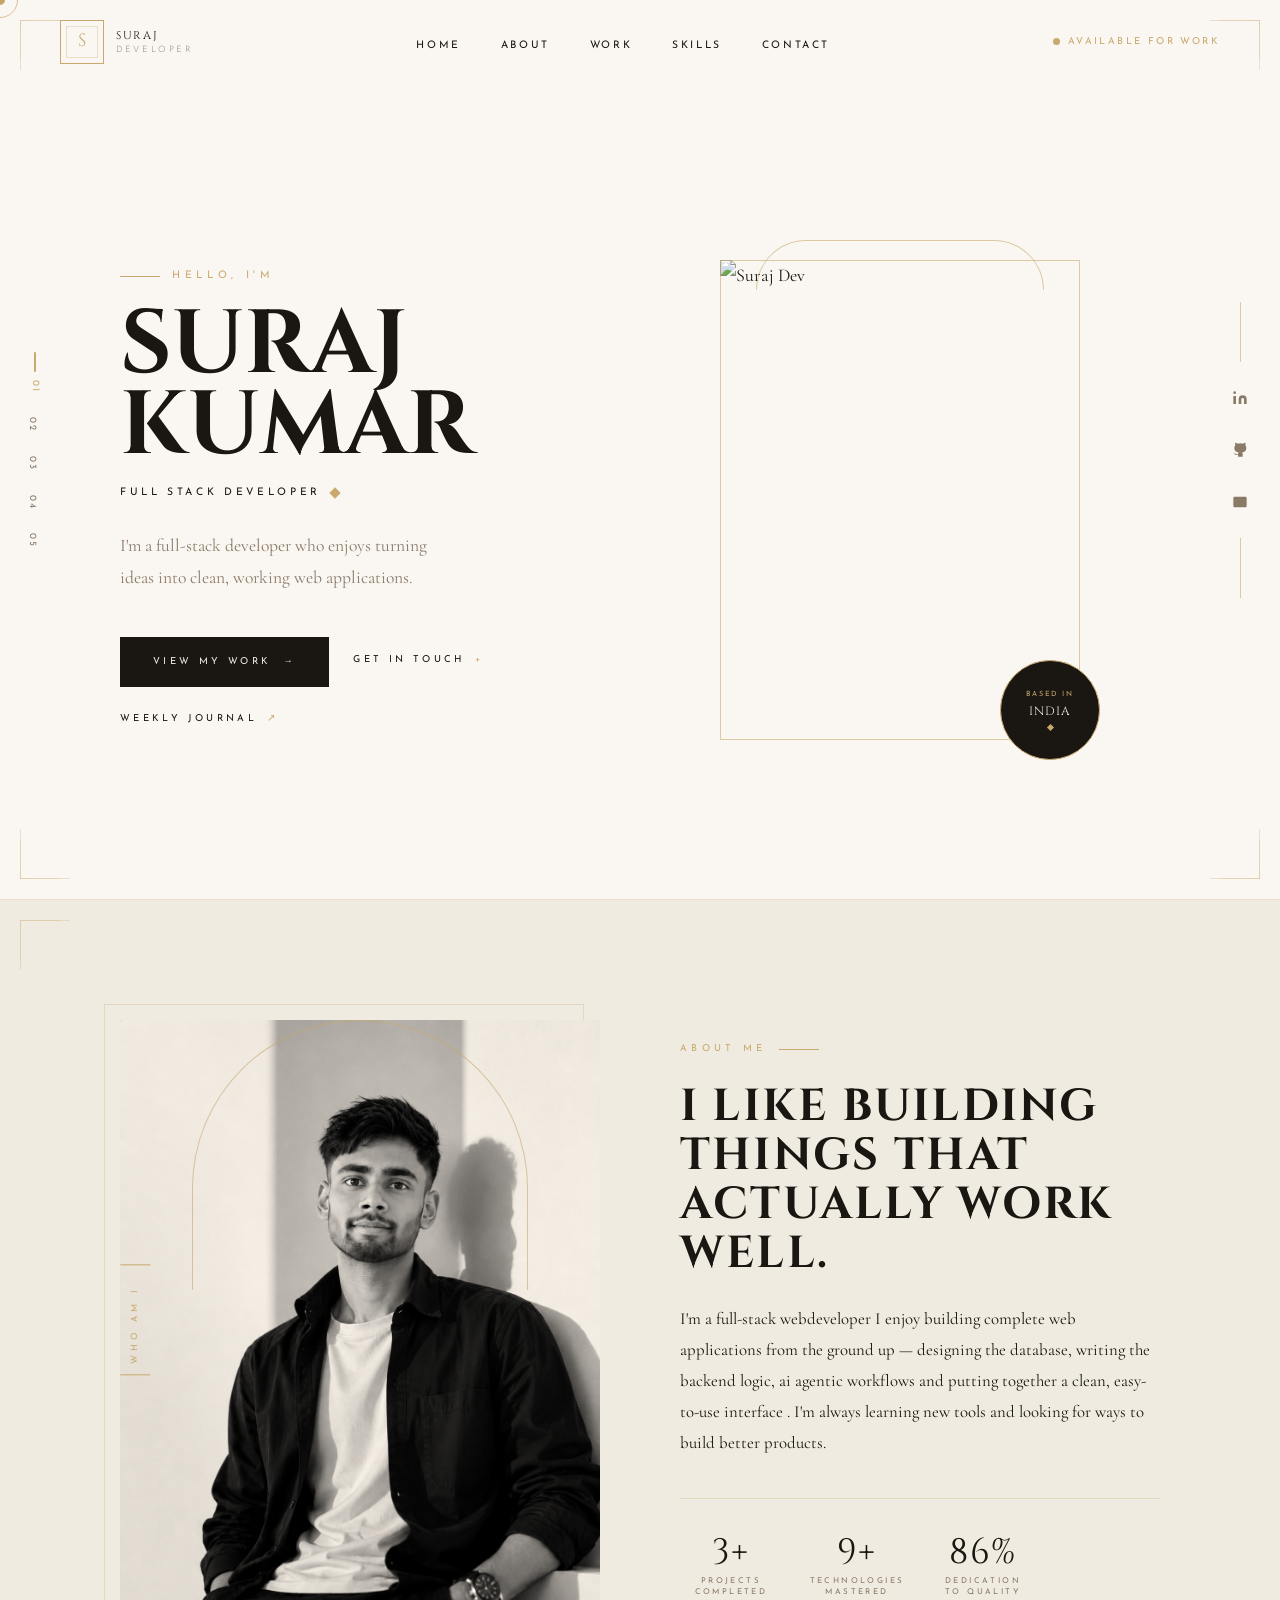
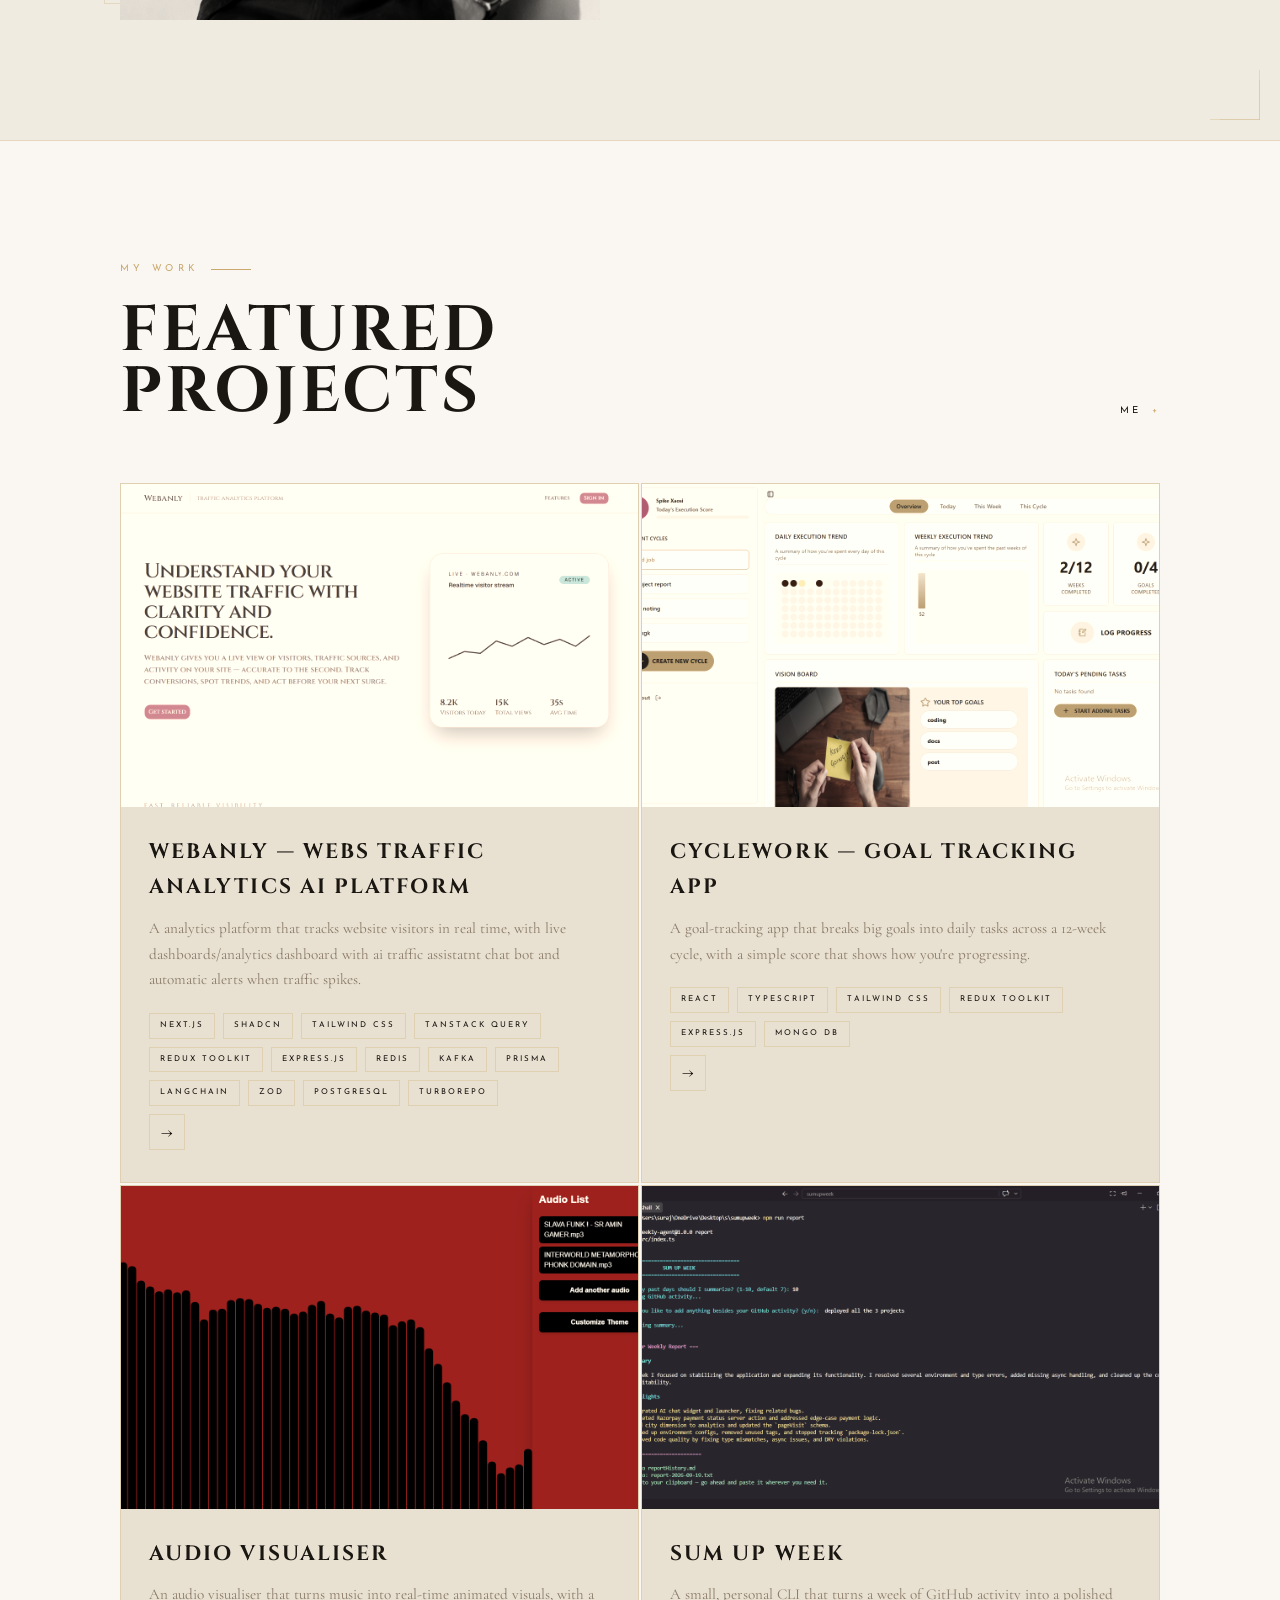
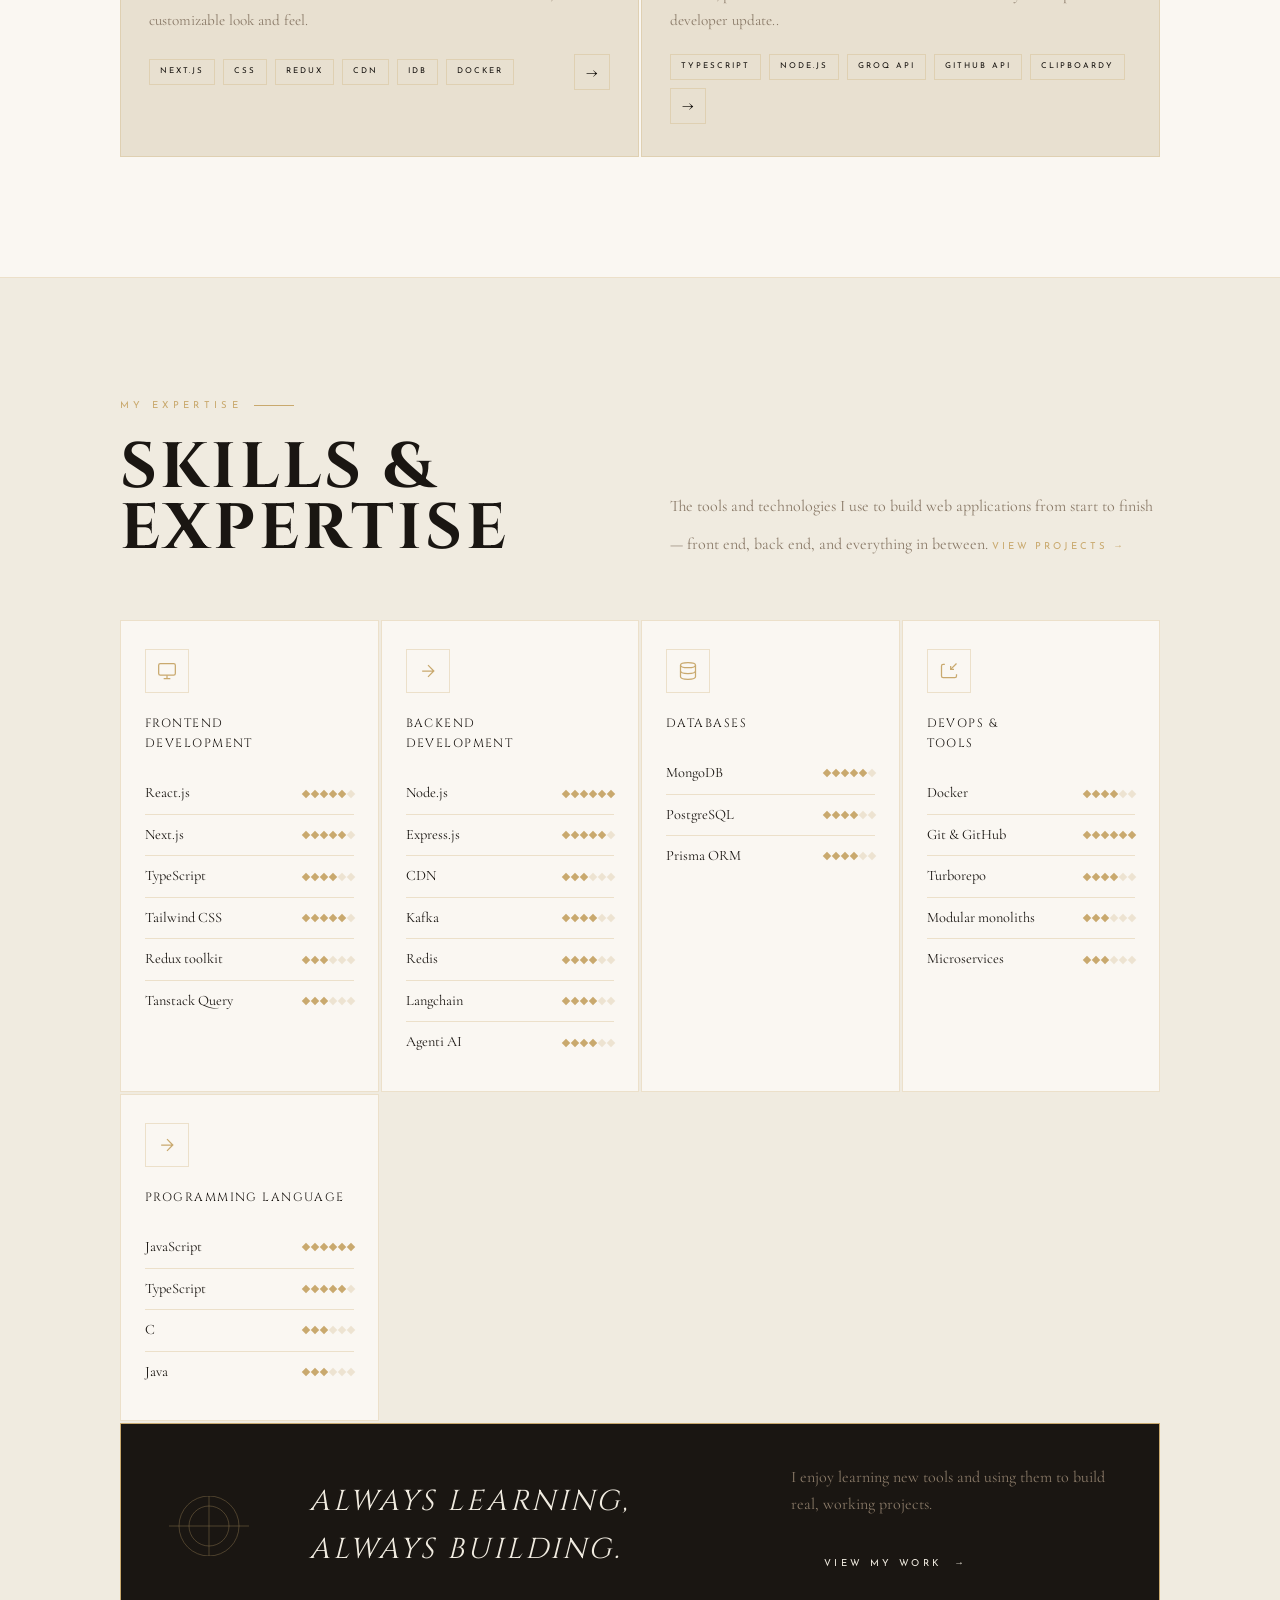
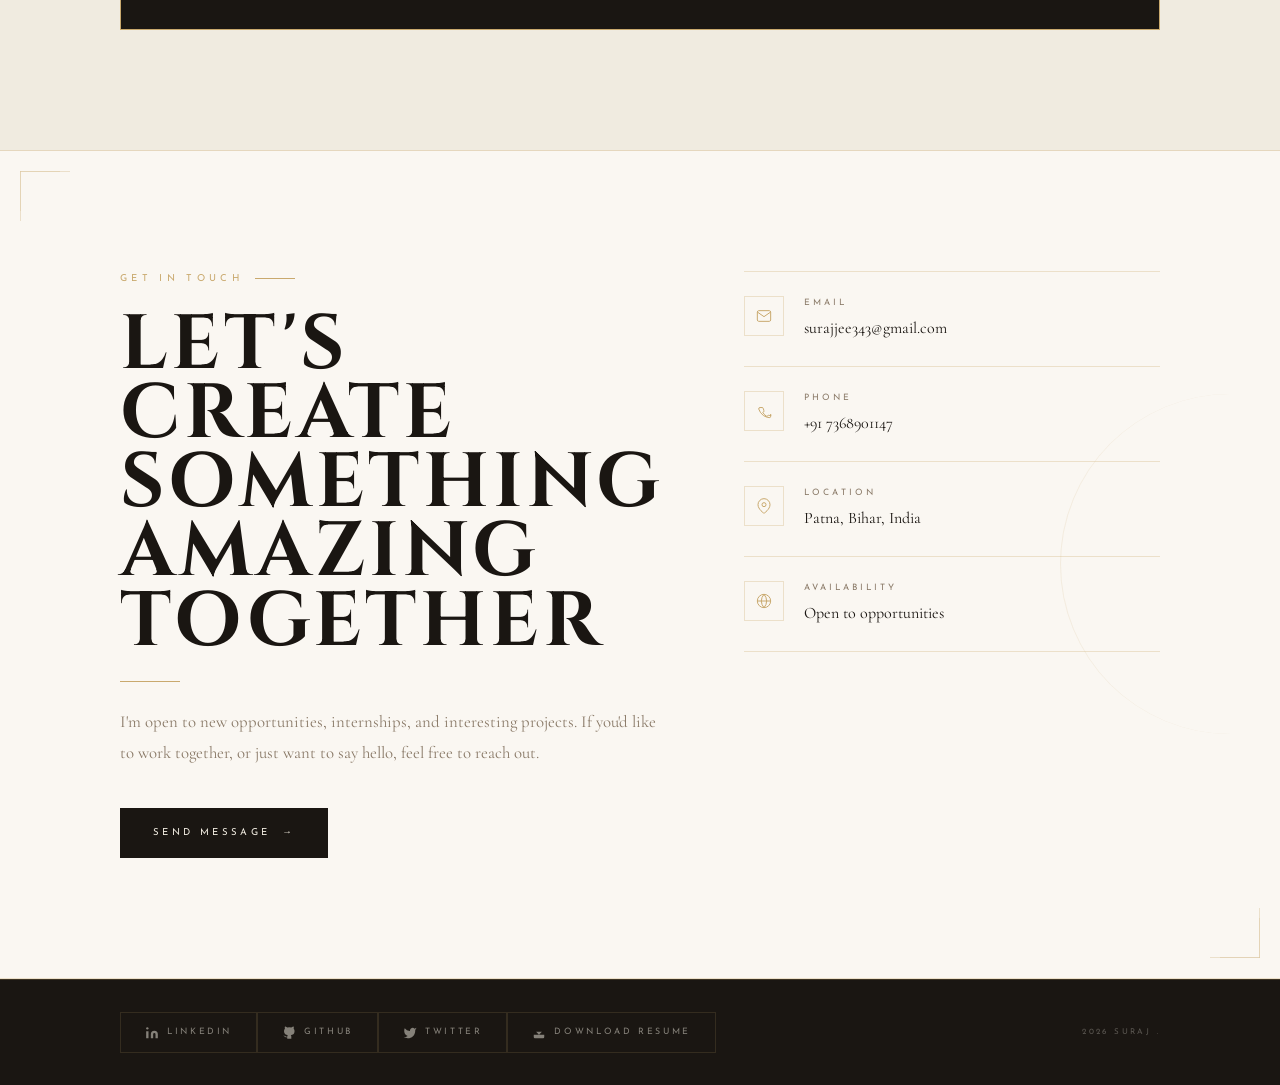
==== commit e620c3c7: "little update" ====
--- a/index.html
+++ b/index.html
@@ -109,8 +109,8 @@
     <p class="hero-desc">I'm a full-stack developer who enjoys turning ideas into clean, working web applications.</p>
     <div class="hero-cta">
       <a href="#work" class="btn-primary"><span>View My Work</span><span class="arrow">→</span></a>
-      <a href="#contact" class="btn-ghost">Get In Touch <span style="color:var(--gold)">+</span></a>
-      <a href="journal.html" class="btn-ghost">Build Journal <span style="color:var(--gold)">↗</span></a>
+      <a href="#contact" class="btn-ghost ">Get In Touch <span style="color:var(--gold)">+</span></a>
+      <a href="journal.html" class="btn-ghost">weekly Journal <span style="color:var(--gold)">↗</span></a>
     </div>
   </div>
 
@@ -129,10 +129,7 @@
     </div>
   </div>
 
-  <div class="scroll-indicator">
-    Scroll Down
-    <div class="scroll-arrow"><span></span></div>
-  </div>
+  
 </section>
 
 <!-- ── ABOUT
@@ -158,12 +155,8 @@
     <div class="about-right">
       <div class="section-label reveal">About Me</div>
       <h2 class="about-heading reveal reveal-delay-1">I like building things that actually work well.</h2>
-      <p class="about-text reveal reveal-delay-2">I'm a full-stack developer currently pursuing my BCA at BN College, Patna University. I enjoy building complete web applications from the ground up — designing the database, writing the backend logic, ai agentic workflows and putting together a clean, easy-to-use interface . I'm always learning new tools and looking for ways to build better products.</p>
+      <p class="about-text reveal reveal-delay-2">I'm a full-stack webdeveloper I enjoy building complete web applications from the ground up — designing the database, writing the backend logic, ai agentic workflows and putting together a clean, easy-to-use interface . I'm always learning new tools and looking for ways to build better products.</p>
       <div class="stats-grid reveal reveal-delay-3">
-        <div class="stat-item">
-          <div class="stat-number">0<span class="stat-plus">+</span></div>
-          <div class="stat-label">Years<br>Experience</div>
-        </div>
         <div class="stat-item">
           <div class="stat-number">4<span class="stat-plus">+</span></div>
           <div class="stat-label">Projects<br>Completed</div>
@@ -338,7 +331,7 @@
         <li class="skill-item">Kafka <div class="skill-dots"><span class="dot filled"></span><span class="dot filled"></span><span class="dot filled"></span><span class="dot filled"></span><span class="dot"></span><span class="dot"></span></div></li>
         <li class="skill-item">Redis <div class="skill-dots"><span class="dot filled"></span><span class="dot filled"></span><span class="dot filled"></span><span class="dot filled"></span><span class="dot"></span><span class="dot"></span></div></li>
         <li class="skill-item">Langchain <div class="skill-dots"><span class="dot filled"></span><span class="dot filled"></span><span class="dot filled"></span><span class="dot filled"></span><span class="dot"></span><span class="dot"></span></div></li>
-        <li class="skill-item">AI <div class="skill-dots"><span class="dot filled"></span><span class="dot filled"></span><span class="dot filled"></span><span class="dot filled"></span><span class="dot"></span><span class="dot"></span></div></li>
+        <li class="skill-item">Agenti AI <div class="skill-dots"><span class="dot filled"></span><span class="dot filled"></span><span class="dot filled"></span><span class="dot filled"></span><span class="dot"></span><span class="dot"></span></div></li>
         
         
       </ul>
@@ -364,7 +357,6 @@
       <ul class="skill-list">
         <li class="skill-item">Docker <div class="skill-dots"><span class="dot filled"></span><span class="dot filled"></span><span class="dot filled"></span><span class="dot filled"></span><span class="dot"></span><span class="dot"></span></div></li>
         <li class="skill-item">Git &amp; GitHub <div class="skill-dots"><span class="dot filled"></span><span class="dot filled"></span><span class="dot filled"></span><span class="dot filled"></span><span class="dot filled"></span><span class="dot filled"></span></div></li>
-        <li class="skill-item">Linux <div class="skill-dots"><span class="dot filled"></span><span class="dot filled"></span><span class="dot filled"></span><span class="dot"></span><span class="dot"></span><span class="dot"></span></div></li>
         <li class="skill-item">Turborepo <div class="skill-dots"><span class="dot filled"></span><span class="dot filled"></span><span class="dot filled"></span><span class="dot filled"></span><span class="dot"></span><span class="dot"></span></div></li>
         <li class="skill-item">Modular monoliths <div class="skill-dots"><span class="dot filled"></span><span class="dot filled"></span><span class="dot filled"></span><span class="dot"></span><span class="dot"></span><span class="dot"></span></div></li>
         <li class="skill-item">Microservices <div class="skill-dots"><span class="dot filled"></span><span class="dot filled"></span><span class="dot filled"></span><span class="dot"></span><span class="dot"></span><span class="dot"></span></div></li>
@@ -488,7 +480,7 @@
       Download Resume
     </a>
   </div>
-  <div class="footer-copy">© 2026 Suraj Dev .</div>
+  <div class="footer-copy"> 2026 Suraj .</div>
 </footer>
 <script src="script.js"></script>
 </body>
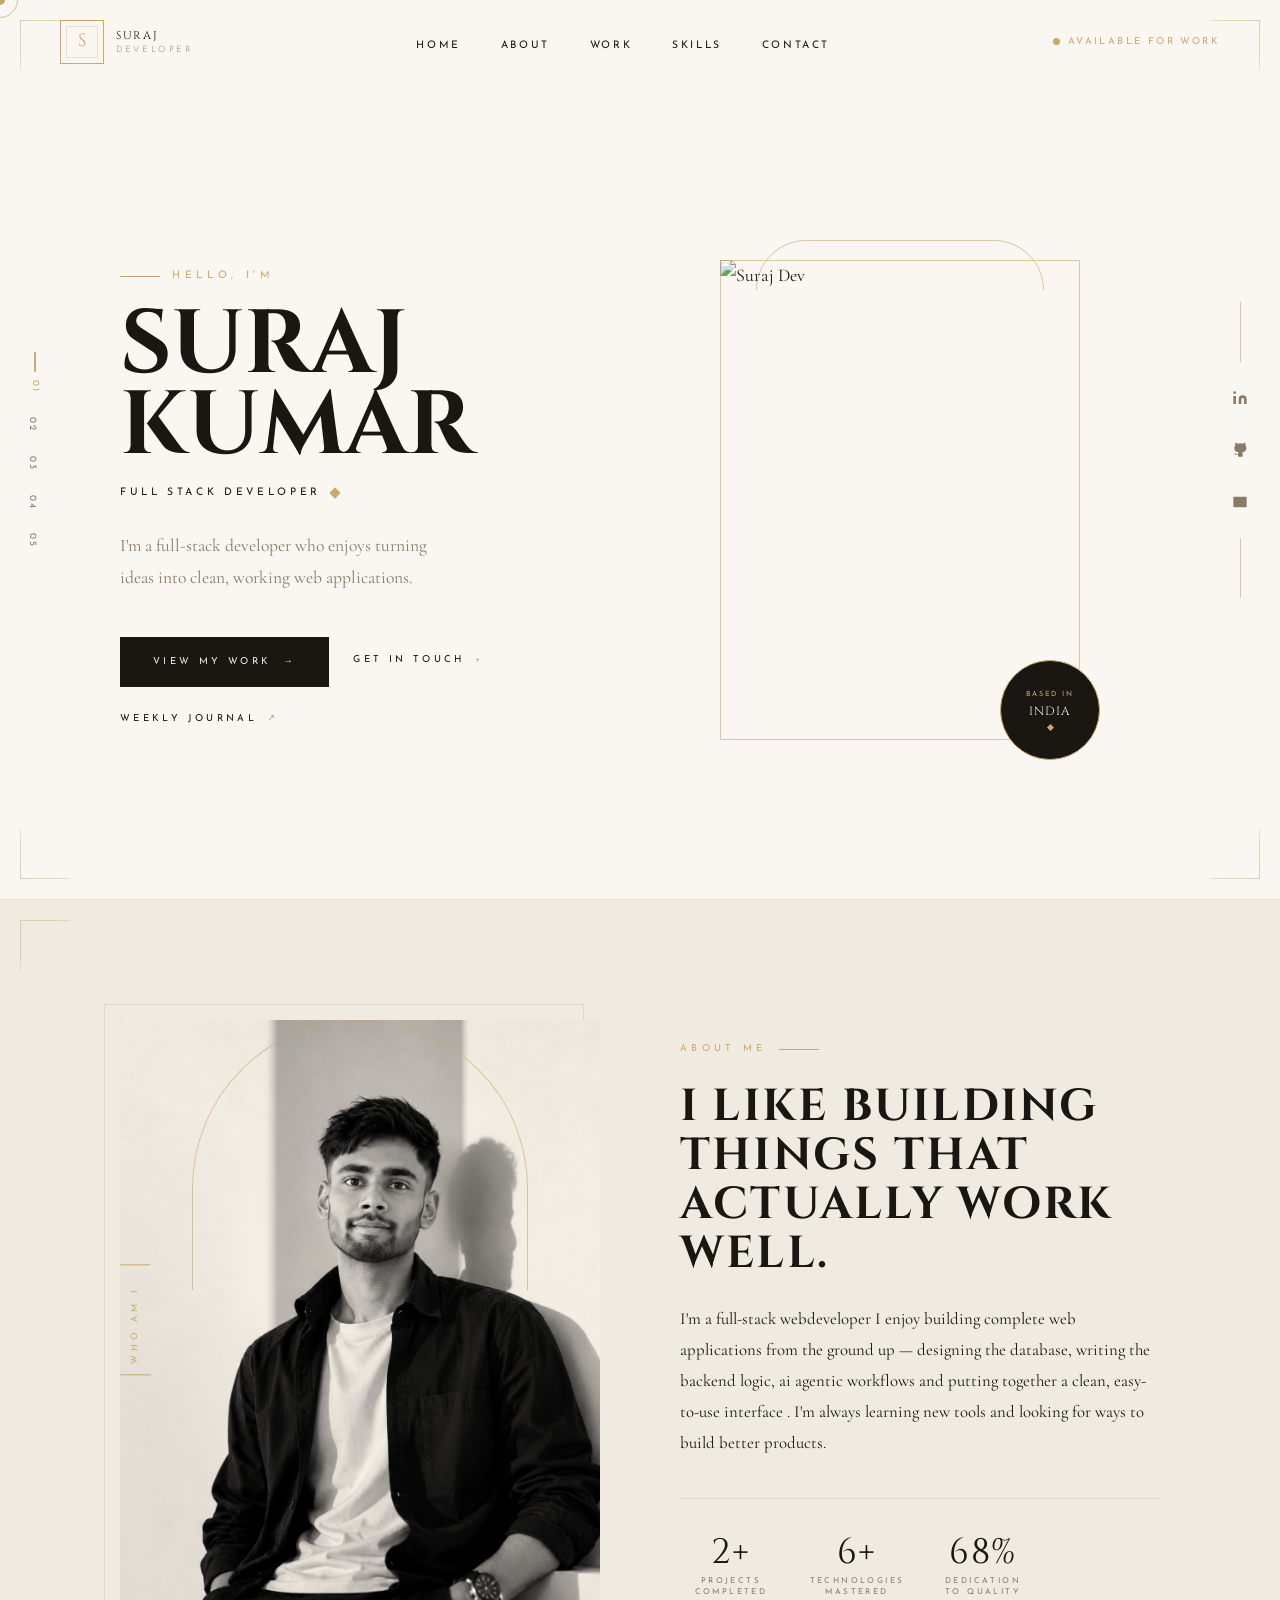
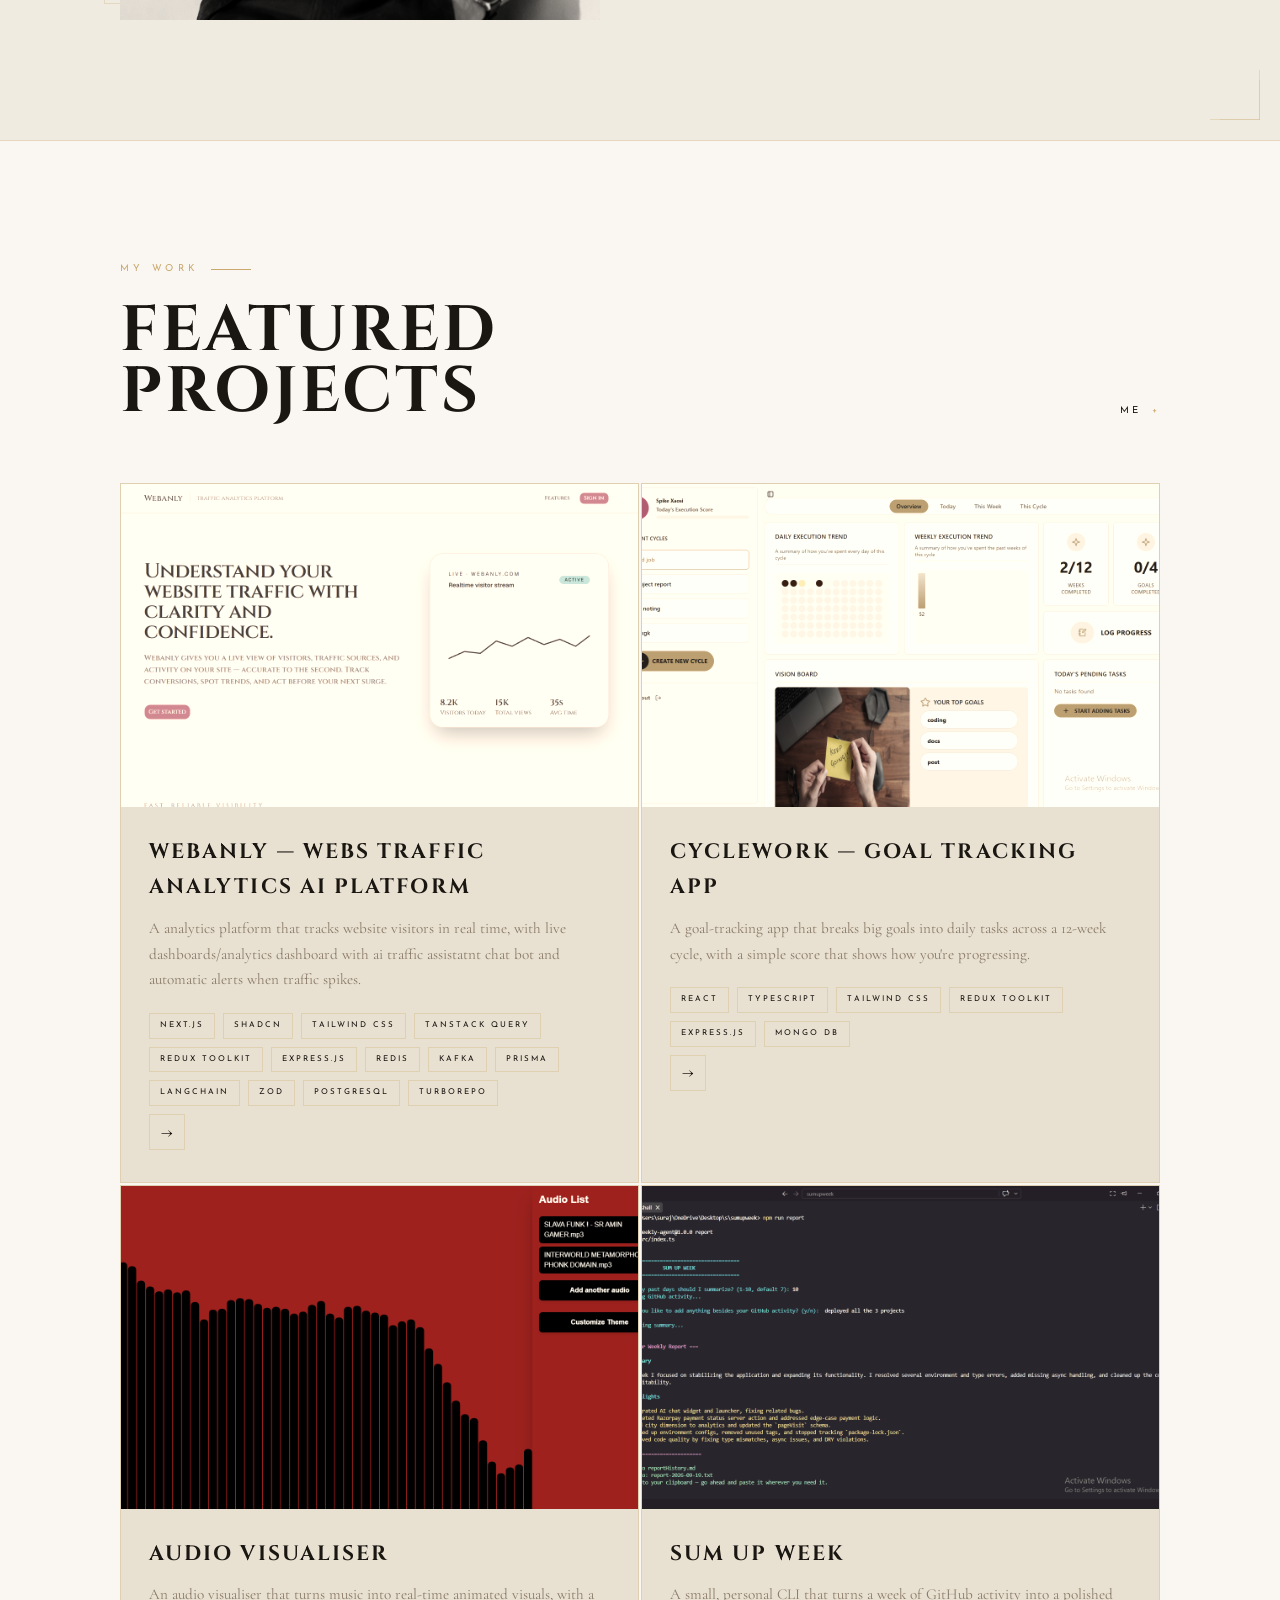
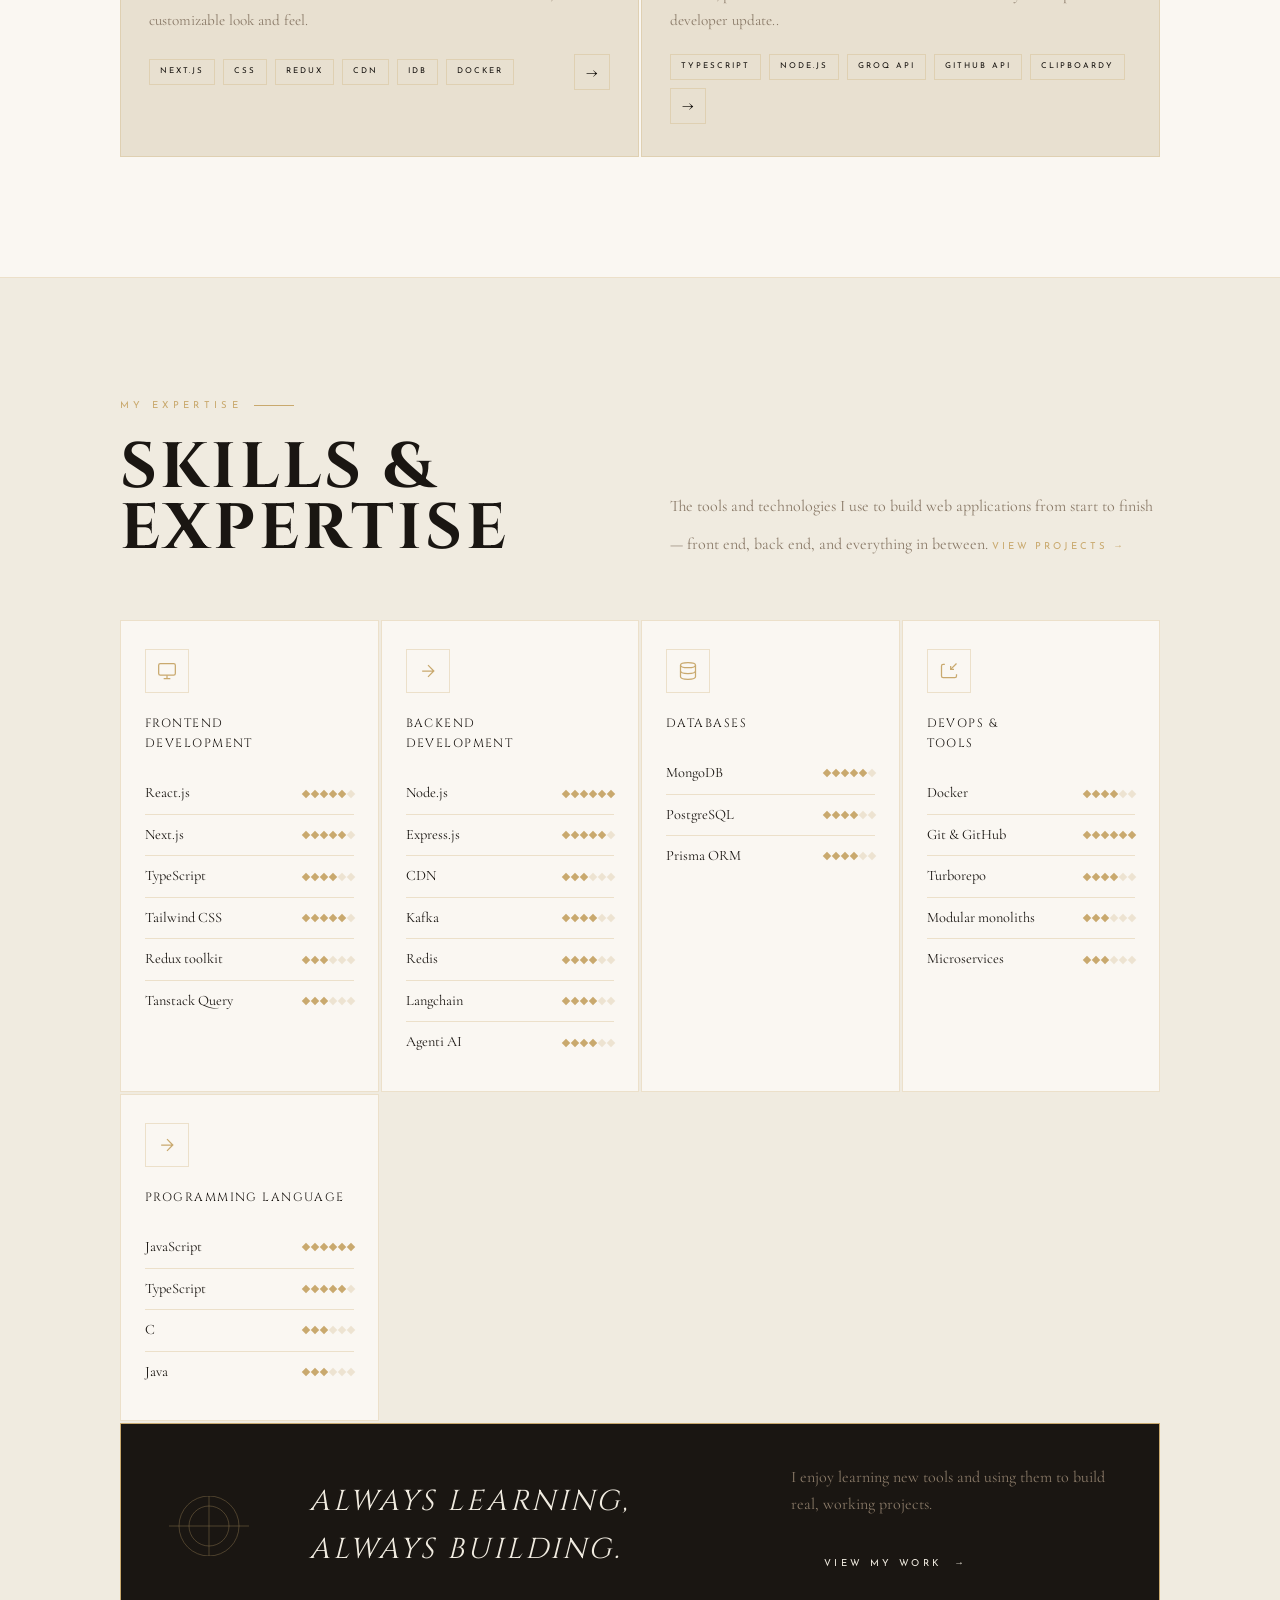
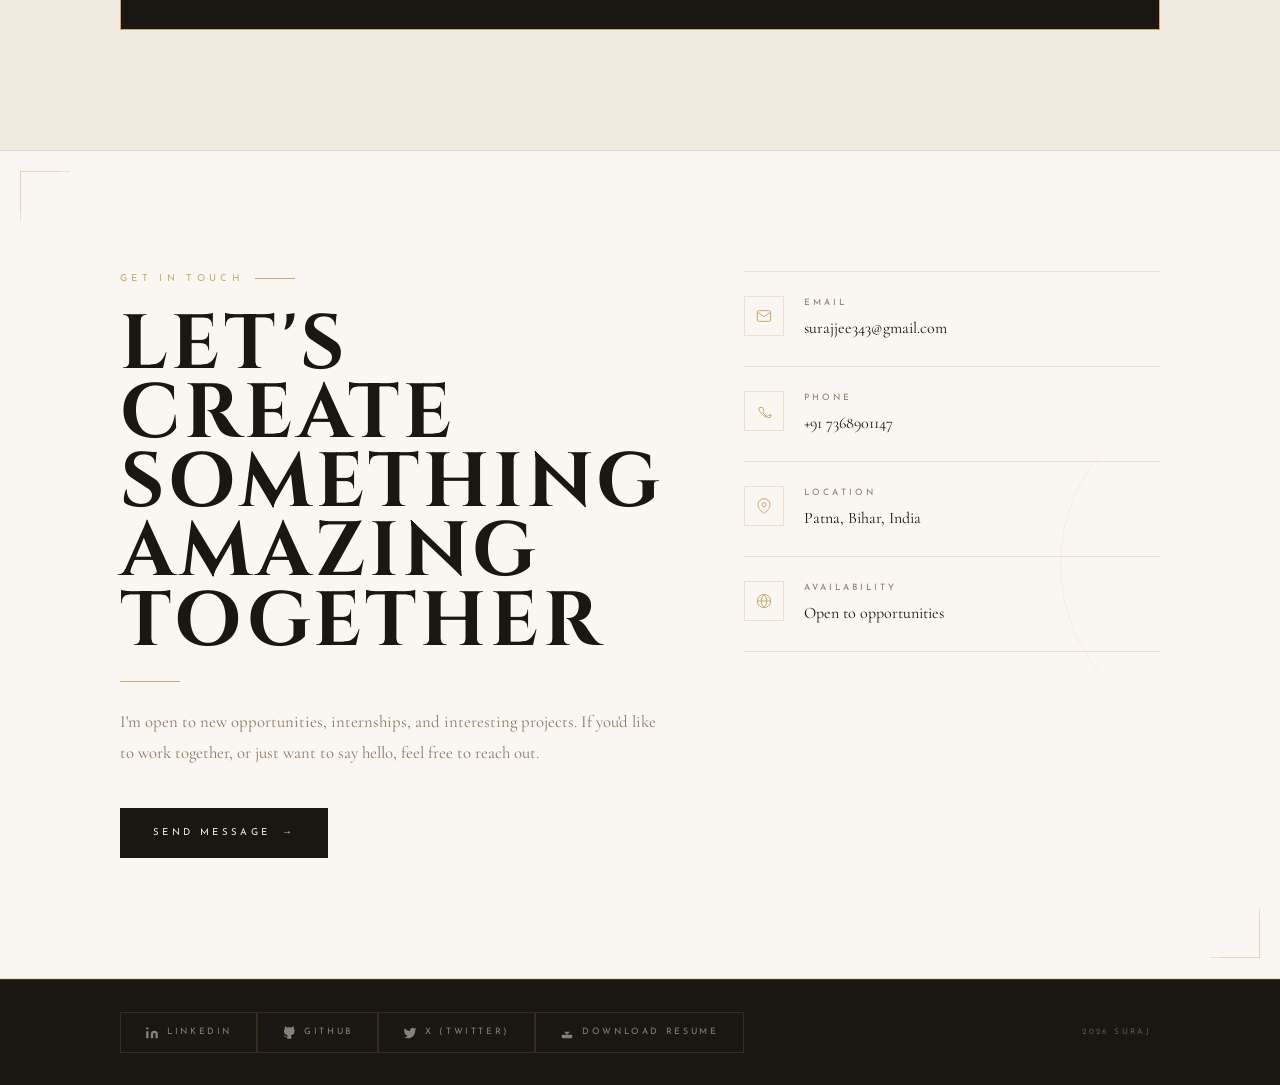
==== commit 7474300b: "nothing" ====
--- a/index.html
+++ b/index.html
@@ -471,9 +471,9 @@
       <svg viewBox="0 0 24 24"><path d="M9 19c-5 1.5-5-2.5-7-3m14 6v-3.87a3.37 3.37 0 00-.94-2.61c3.14-.35 6.44-1.54 6.44-7A5.44 5.44 0 0020 4.77 5.07 5.07 0 0019.91 1S18.73.65 16 2.48a13.38 13.38 0 00-7 0C6.27.65 5.09 1 5.09 1A5.07 5.07 0 005 4.77a5.44 5.44 0 00-1.5 3.78c0 5.42 3.3 6.61 6.44 7A3.37 3.37 0 009 18.13V22"/></svg>
       GitHub
     </a>
-    <a href="https://twitter.com" target="_blank" class="footer-link">
+    <a href="https://x.com/SurajKu39387425" target="_blank" class="footer-link">
       <svg viewBox="0 0 24 24"><path d="M23 3a10.9 10.9 0 01-3.14 1.53 4.48 4.48 0 00-7.86 3v1A10.66 10.66 0 013 4s-4 9 5 13a11.64 11.64 0 01-7 2c9 5 20 0 20-11.5a4.5 4.5 0 00-.08-.83A7.72 7.72 0 0023 3z"/></svg>
-      Twitter
+      X (Twitter)
     </a>
     <a href="#" class="footer-link">
       <svg viewBox="0 0 24 24"><path d="M21 15v4a2 2 0 01-2 2H5a2 2 0 01-2-2v-4M7 10l5 5 5-5M12 15V3"/></svg>
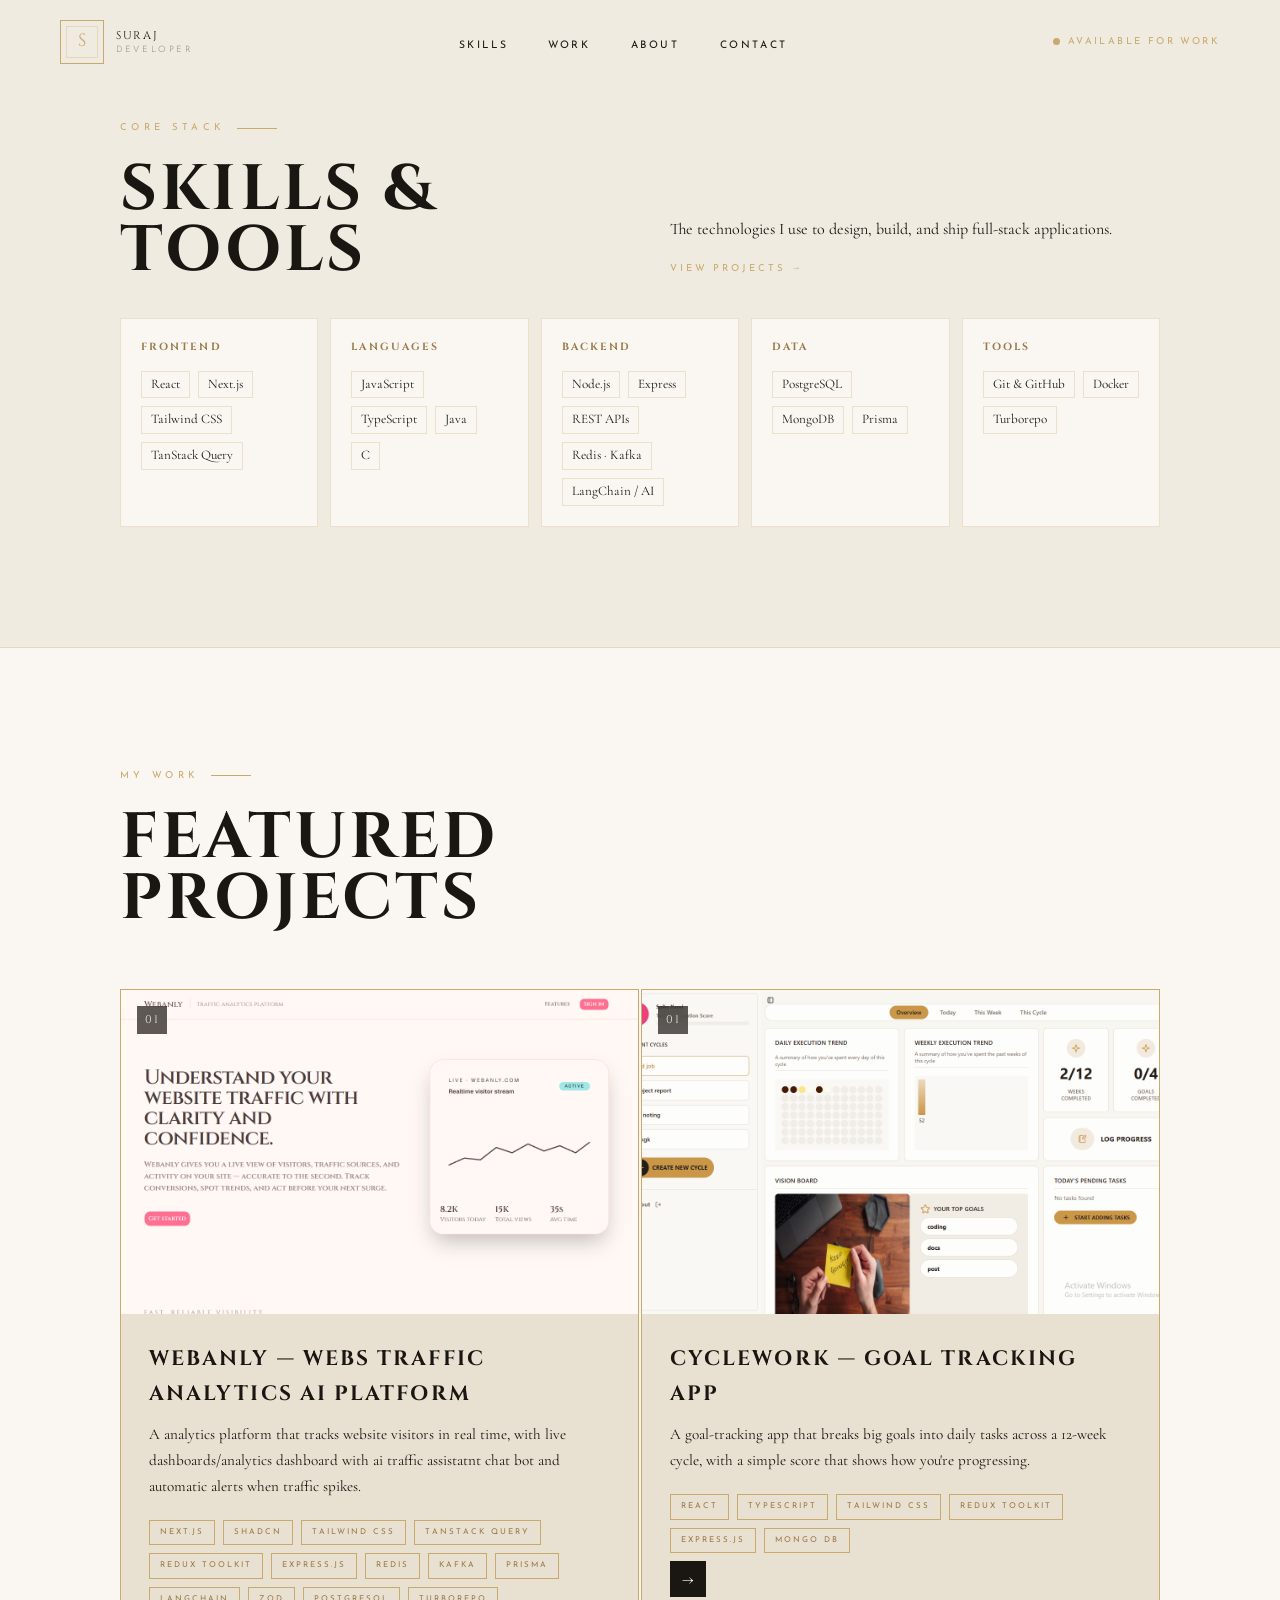
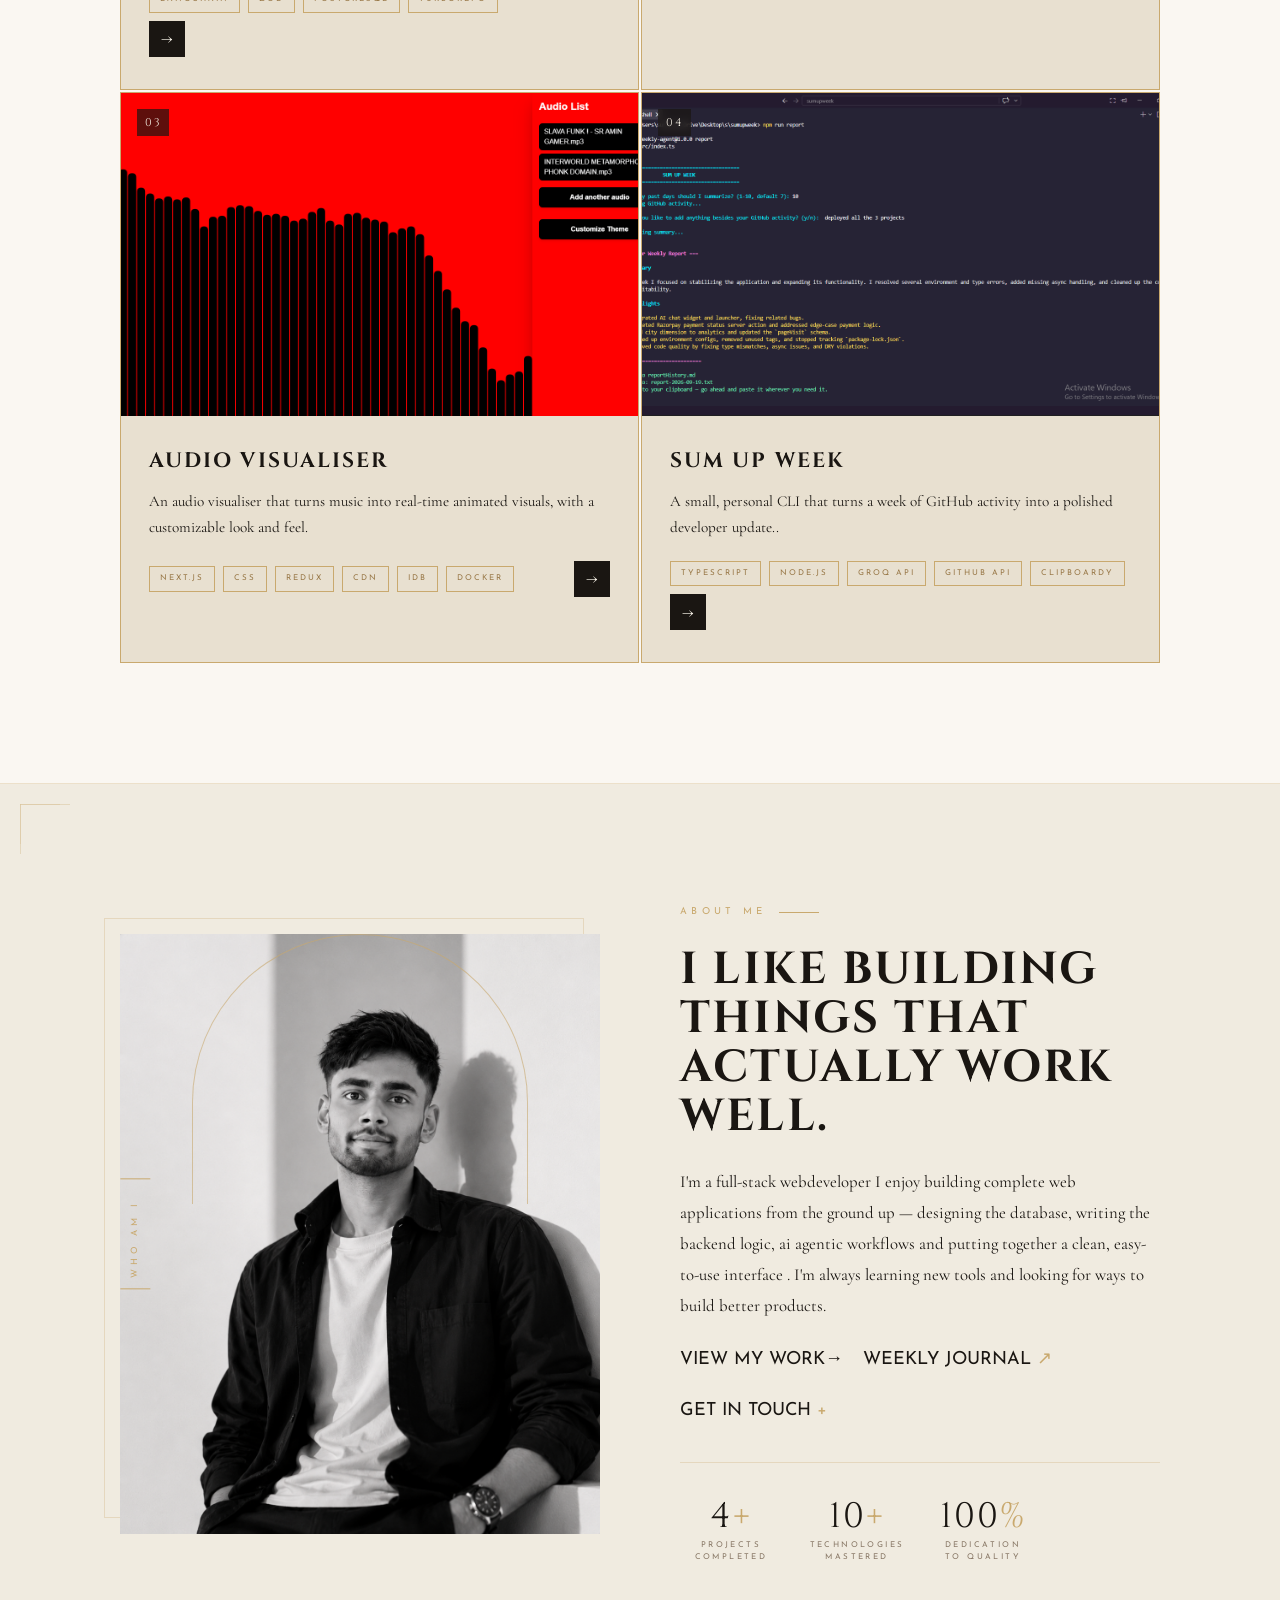
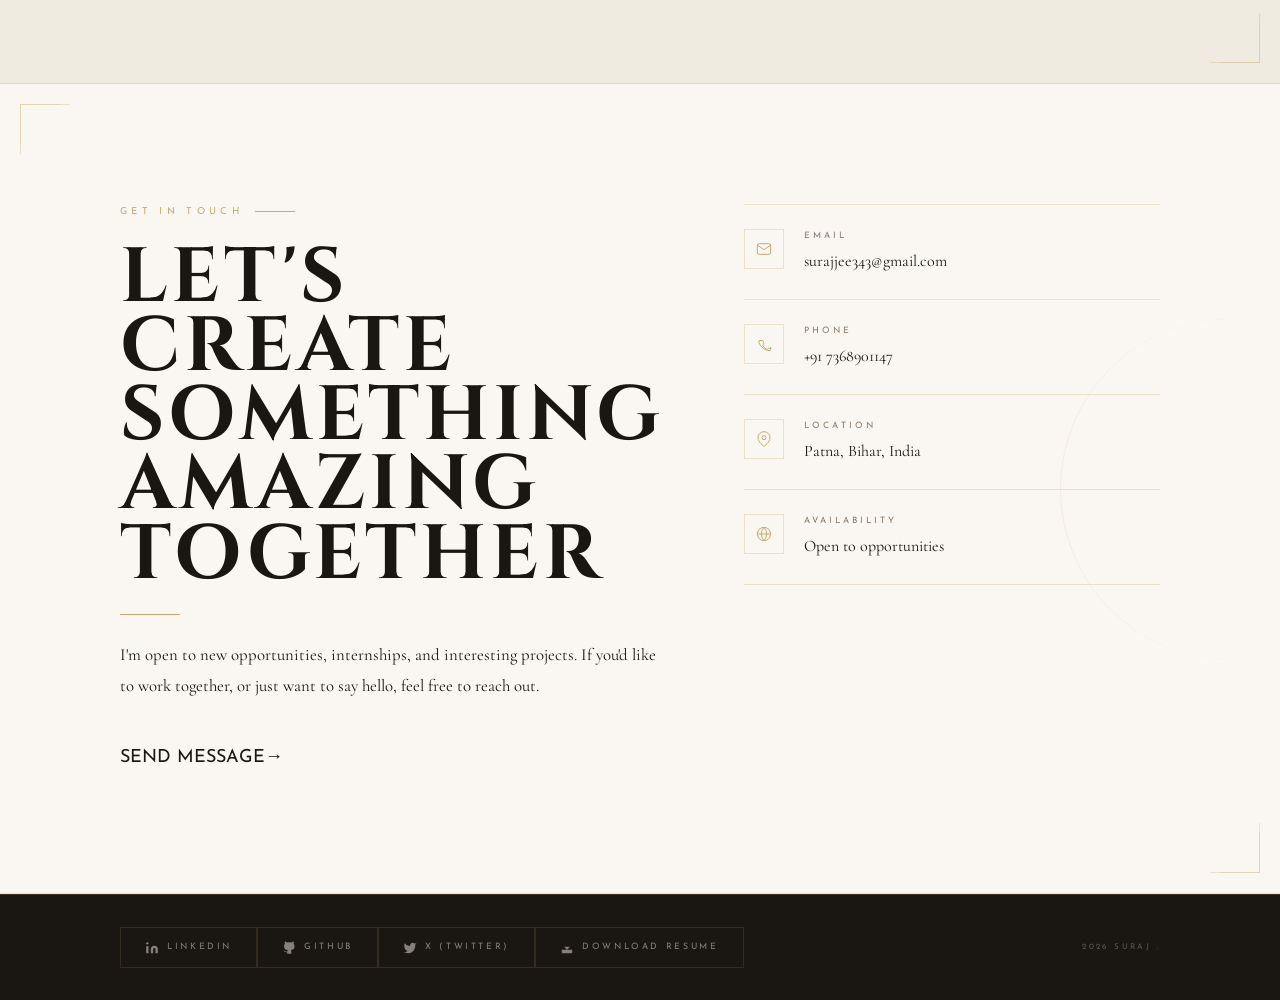
==== commit 5c21959c: "made it siple to look up" ====
--- a/index.html
+++ b/index.html
@@ -16,24 +16,11 @@
   data-domain-name="suraj-xaosi.github.io715"
   data-api-key="495f081d-9908-4827-b13b-5744b9d192c0">
 </script>
-<!-- LOADER -->
-<div id="loader">
-  <div class="loader-inner">
-    <div class="loader-monogram">S</div>
-    <div class="loader-text">Loading Portfolio</div>
-  </div>
-</div>
-
-<!-- CURSOR -->
-<div class="cursor" id="cursor"></div>
-<div class="cursor-ring" id="cursorRing"></div>
-
 <!-- MOBILE MENU -->
 <div class="mobile-menu" id="mobileMenu">
-  <a href="#hero" onclick="closeMobile()">Home</a>
+  <a href="#skills" onclick="closeMobile()">Skills</a>
+  <a href="#work" onclick="closeMobile()">Work</a>
   <a href="#about" onclick="closeMobile()">About</a>
-  <a href="#work" onclick="closeMobile()">Work</a>
-  <a href="#skills" onclick="closeMobile()">Skills</a>
   <a href="#contact" onclick="closeMobile()">Contact</a>
   <div class="mobile-menu-deco">Suraj Dev · Full Stack Developer</div>
 </div>
@@ -45,10 +32,9 @@
     <div class="logo-text">Suraj<span>Developer</span></div>
   </div>
   <ul class="nav-links">
-    <li><a href="#hero">Home</a></li>
+    <li><a href="#skills">Skills</a></li>
+    <li><a href="#work">Work</a></li>
     <li><a href="#about">About</a></li>
-    <li><a href="#work">Work</a></li>
-    <li><a href="#skills">Skills</a></li>
     <li><a href="#contact">Contact</a></li>
   </ul>
   <div class="nav-avail"><div class="avail-dot"></div>Available for Work</div>
@@ -57,120 +43,66 @@
   </div>
 </nav>
 
-<!-- SIDE NAV -->
-<div class="side-nav" id="sideNav">
-  <a href="#hero" class="active">01</a>
-  <a href="#about">02</a>
-  <a href="#work">03</a>
-  <a href="#skills">04</a>
-  <a href="#contact">05</a>
-</div>
-
-<!-- SOCIAL SIDEBAR -->
-<div class="social-sidebar">
-  <a href="https://www.linkedin.com/in/suraj-kumar-07b52637b" target="_blank" title="LinkedIn">
-    <svg viewBox="0 0 24 24"><path d="M16 8a6 6 0 016 6v7h-4v-7a2 2 0 00-2-2 2 2 0 00-2 2v7h-4v-7a6 6 0 016-6zM2 9h4v12H2z"/><circle cx="4" cy="4" r="2"/></svg>
-  </a>
-  <a href="https://github.com/Suraj-xaosi/Suraj-xaosi.git" target="_blank" title="GitHub">
-    <svg viewBox="0 0 24 24"><path d="M9 19c-5 1.5-5-2.5-7-3m14 6v-3.87a3.37 3.37 0 00-.94-2.61c3.14-.35 6.44-1.54 6.44-7A5.44 5.44 0 0020 4.77 5.07 5.07 0 0019.91 1S18.73.65 16 2.48a13.38 13.38 0 00-7 0C6.27.65 5.09 1 5.09 1A5.07 5.07 0 005 4.77a5.44 5.44 0 00-1.5 3.78c0 5.42 3.3 6.61 6.44 7A3.37 3.37 0 009 18.13V22"/></svg>
-  </a>
-  <a href="mailto:surajjee343@gmail.com" title="Email">
-    <svg viewBox="0 0 24 24"><path d="M4 4h16c1.1 0 2 .9 2 2v12c0 1.1-.9 2-2 2H4c-1.1 0-2-.9-2-2V6c0-1.1.9-2 2-2z"/><polyline points="22,6 12,13 2,6"/></svg>
-  </a>
-</div>
-
-<!-- ── HERO
-
-─────────────────────── -->
-<section id="hero" class="section">
-  <div class="corner-deco corner-tl">
-    <svg class="corner-svg" viewBox="0 0 50 50"><path d="M50,0 L0,0 L0,50"/><path d="M40,0 L0,0 L0,40"/><path d="M10,0 L0,0 L0,10"/></svg>
-  </div>
-  <div class="corner-deco corner-tr">
-    <svg class="corner-svg" viewBox="0 0 50 50"><path d="M50,0 L0,0 L0,50"/><path d="M40,0 L0,0 L0,40"/><path d="M10,0 L0,0 L0,10"/></svg>
-  </div>
-  <div class="corner-deco corner-bl">
-    <svg class="corner-svg" viewBox="0 0 50 50"><path d="M50,0 L0,0 L0,50"/><path d="M40,0 L0,0 L0,40"/><path d="M10,0 L0,0 L0,10"/></svg>
-  </div>
-  <div class="corner-deco corner-br">
-    <svg class="corner-svg" viewBox="0 0 50 50"><path d="M50,0 L0,0 L0,50"/><path d="M40,0 L0,0 L0,40"/><path d="M10,0 L0,0 L0,10"/></svg>
-  </div>
-
-  <div class="hero-left">
-    <div class="hero-eyebrow">Hello, I'm</div>
-    <h1 class="hero-name">
-      <span>Suraj</span>
-      <span>Kumar</span>
-    </h1>
-    <div class="hero-title-badge">
-      <span>Full Stack Developer</span>
-      <div class="badge-diamond"></div>
-    </div>
-    <p class="hero-desc">I'm a full-stack developer who enjoys turning ideas into clean, working web applications.</p>
-    <div class="hero-cta">
-      <a href="#work" class="btn-primary"><span>View My Work</span><span class="arrow">→</span></a>
-      <a href="#contact" class="btn-ghost ">Get In Touch <span style="color:var(--gold)">+</span></a>
-      <a href="journal.html" class="btn-ghost">weekly Journal <span style="color:var(--gold)">↗</span></a>
-    </div>
-  </div>
-
-  <div class="hero-right">
-    <div class="hero-photo-wrap">
-      <div class="photo-arch"></div>
-      <div class="hero-photo-frame">
-        <div class="hero-photo-outer"></div>
-        <img src="surajpfp.png" alt="Suraj Dev"/>
-      </div>
-      <div class="hero-badge">
-        <div class="badge-label">Based In</div>
-        <div class="badge-value">India</div>
-        <div class="badge-diamond-icon"></div>
-      </div>
-    </div>
-  </div>
-
-  
-</section>
-
-<!-- ── ABOUT
-
-─────────────────────── -->
-<section id="about" class="section">
-  <div class="corner-deco corner-tl">
-    <svg class="corner-svg" viewBox="0 0 50 50"><path d="M50,0 L0,0 L0,50"/><path d="M40,0 L0,0 L0,40"/></svg>
-  </div>
-  <div class="corner-deco corner-br">
-    <svg class="corner-svg" viewBox="0 0 50 50"><path d="M50,0 L0,0 L0,50"/><path d="M40,0 L0,0 L0,40"/></svg>
-  </div>
-
-  <div class="about-grid">
-    <div class="about-img-wrap reveal-left">
-      <div class="about-img-deco"></div>
-      <div class="about-img-frame">
-        <div class="about-arch"></div>
-        <img src="suraj.png" alt="Architecture"/>
-      </div>
-      <div class="who-am-i">Who Am I <span style="display:inline-block;width:1px;height:30px;background:var(--gold);margin-left:10px;"></span></div>
-    </div>
-    <div class="about-right">
-      <div class="section-label reveal">About Me</div>
-      <h2 class="about-heading reveal reveal-delay-1">I like building things that actually work well.</h2>
-      <p class="about-text reveal reveal-delay-2">I'm a full-stack webdeveloper I enjoy building complete web applications from the ground up — designing the database, writing the backend logic, ai agentic workflows and putting together a clean, easy-to-use interface . I'm always learning new tools and looking for ways to build better products.</p>
-      <div class="stats-grid reveal reveal-delay-3">
-        <div class="stat-item">
-          <div class="stat-number">4<span class="stat-plus">+</span></div>
-          <div class="stat-label">Projects<br>Completed</div>
-        </div>
-        <div class="stat-item">
-          <div class="stat-number">10<span class="stat-plus">+</span></div>
-          <div class="stat-label">Technologies<br>Mastered</div>
-        </div>
-        <div class="stat-item">
-          <div class="stat-number">100<span class="stat-plus">%</span></div>
-          <div class="stat-label">Dedication<br>to Quality</div>
-        </div>
-      </div>
-    </div>
+<!-- ── SKILLS
+
+─────────────────────── -->
+<section id="skills" class="section">
+  <div class="skills-intro">
+    <div>
+      <div class="section-label">Core Stack</div>
+      <h2 class="section-heading">Skills &amp; Tools</h2>
+    </div>
+    <div class="skills-intro-right">
+      The technologies I use to design, build, and ship full-stack applications.
+      <a href="#work" class="arrow-link">View Projects →</a>
+    </div>
+  </div>
+
+  <div class="skills-cards">
+    <article class="skill-card">
+      <h3 class="skill-card-title">Frontend</h3>
+      <ul class="skill-list">
+        <li>React</li>
+        <li>Next.js</li>
+        <li>Tailwind CSS</li>
+        <li>TanStack Query</li>
+      </ul>
+    </article>
+    <article class="skill-card">
+      <h3 class="skill-card-title">Languages</h3>
+      <ul class="skill-list">
+        <li>JavaScript</li>
+        <li>TypeScript</li>
+        <li>Java</li>
+        <li>C</li>
+      </ul>
+    </article>
+    <article class="skill-card">
+      <h3 class="skill-card-title">Backend</h3>
+      <ul class="skill-list">
+        <li>Node.js</li>
+        <li>Express</li>
+        <li>REST APIs</li>
+        <li>Redis · Kafka</li>
+        <li>LangChain / AI</li>
+      </ul>
+    </article>
+    <article class="skill-card">
+      <h3 class="skill-card-title">Data</h3>
+      <ul class="skill-list">
+        <li>PostgreSQL</li>
+        <li>MongoDB</li>
+        <li>Prisma</li>
+      </ul>
+    </article>
+    <article class="skill-card">
+      <h3 class="skill-card-title">Tools</h3>
+      <ul class="skill-list">
+        <li>Git &amp; GitHub</li>
+        <li>Docker</li>
+        <li>Turborepo</li>
+      </ul>
+    </article>
   </div>
 </section>
 
@@ -180,14 +112,13 @@
 <section id="work" class="section" style="background:var(--warm-white);">
   <div class="work-header">
     <div>
-      <div class="section-label reveal">My Work</div>
-      <h2 class="section-heading reveal reveal-delay-1">Featured<br>Projects</h2>
-    </div>
-    <a href="#" class="btn-ghost reveal reveal-delay-2">ME <span style="color:var(--gold)">+</span></a>
+      <div class="section-label">My Work</div>
+      <h2 class="section-heading">Featured<br>Projects</h2>
+    </div>
   </div>
 
   <div class="projects-grid">
-    <a class="project-card reveal" href="projects/analytics-dashboard.html" aria-label="View Analytics Dashboard project details">
+    <a class="project-card" href="projects/analytics-dashboard.html" aria-label="View Analytics Dashboard project details">
       <div class="project-card-img">
         <span class="project-num">01</span>
         <img src="asset/webAnlyIntro.png" alt="Analytics Dashboard"/>
@@ -216,7 +147,7 @@
       </div>
     </a>
 
-    <a class="project-card reveal reveal-delay-2" href="projects/cyclework.html" aria-label="View Cyclework project details">
+    <a class="project-card" href="projects/cyclework.html" aria-label="View Cyclework project details">
       <div class="project-card-img">
         <span class="project-num">01</span>
         <img src="asset/cyclework.png" alt="Cyclework - Goal-Tracking Platform"/>
@@ -238,7 +169,7 @@
       </div>
     </a>
 
-    <a class="project-card reveal reveal-delay-3" href="projects/audio-visualiser.html" aria-label="View Audio Visualiser project details">
+    <a class="project-card" href="projects/audio-visualiser.html" aria-label="View Audio Visualiser project details">
       <div class="project-card-img">
         <span class="project-num">03</span>
         <img src="asset/av.png" alt="Audio Visualiser"/>
@@ -261,7 +192,7 @@
     </a>
 
 
-    <a class="project-card reveal reveal-delay-3" href="projects/sumupweek.html" aria-label="View SumUpWEEK cli details">
+    <a class="project-card" href="projects/sumupweek.html" aria-label="View SumUpWEEK cli details">
       <div class="project-card-img">
         <span class="project-num">04</span>
         <img src="asset/cli.png" alt="sum up week cli"/>
@@ -287,108 +218,49 @@
   </div>
 </section>
 
-<!-- ── SKILLS
-
-─────────────────────── -->
-<section id="skills" class="section">
-  <div class="skills-intro">
-    <div>
-      <div class="section-label reveal">My Expertise</div>
-      <h2 class="section-heading reveal reveal-delay-1">Skills &amp;<br>Expertise</h2>
-    </div>
-    <div class="skills-intro-right reveal reveal-delay-2">
-      The tools and technologies I use to build web applications from start to finish — front end, back end, and everything in between.
-      <a href="#work" class="arrow-link">View Projects →</a>
-    </div>
-  </div>
-
-  <div class="skills-cards">
-    <!-- Frontend -->
-    <div class="skill-card reveal">
-      <div class="skill-card-icon">
-        <svg viewBox="0 0 24 24"><rect x="2" y="3" width="20" height="14" rx="2"/><path d="M8 21h8M12 17v4"/></svg>
-      </div>
-      <div class="skill-card-title">Frontend<br>Development</div>
-      <ul class="skill-list">
-        <li class="skill-item">React.js <div class="skill-dots"><span class="dot filled"></span><span class="dot filled"></span><span class="dot filled"></span><span class="dot filled"></span><span class="dot filled"></span><span class="dot"></span></div></li>
-        <li class="skill-item">Next.js <div class="skill-dots"><span class="dot filled"></span><span class="dot filled"></span><span class="dot filled"></span><span class="dot filled"></span><span class="dot filled"></span><span class="dot"></span></div></li>
-        <li class="skill-item">TypeScript <div class="skill-dots"><span class="dot filled"></span><span class="dot filled"></span><span class="dot filled"></span><span class="dot filled"></span><span class="dot"></span><span class="dot"></span></div></li>
-        <li class="skill-item">Tailwind CSS <div class="skill-dots"><span class="dot filled"></span><span class="dot filled"></span><span class="dot filled"></span><span class="dot filled"></span><span class="dot filled"></span><span class="dot"></span></div></li>
-        <li class="skill-item">Redux toolkit <div class="skill-dots"><span class="dot filled"></span><span class="dot filled"></span><span class="dot filled"></span><span class="dot"></span><span class="dot"></span><span class="dot"></span></div></li>
-        <li class="skill-item">Tanstack Query <div class="skill-dots"><span class="dot filled"></span><span class="dot filled"></span><span class="dot filled"></span><span class="dot"></span><span class="dot"></span><span class="dot"></span></div></li>
-      </ul>
-    </div>
-    <!-- Backend -->
-    <div class="skill-card reveal reveal-delay-1">
-      <div class="skill-card-icon">
-        <svg viewBox="0 0 24 24"><path d="M5 12H19M12 5l7 7-7 7"/></svg>
-      </div>
-      <div class="skill-card-title">Backend<br>Development</div>
-      <ul class="skill-list">
-        <li class="skill-item">Node.js <div class="skill-dots"><span class="dot filled"></span><span class="dot filled"></span><span class="dot filled"></span><span class="dot filled"></span><span class="dot filled"></span><span class="dot filled"></span></div></li>
-        <li class="skill-item">Express.js <div class="skill-dots"><span class="dot filled"></span><span class="dot filled"></span><span class="dot filled"></span><span class="dot filled"></span><span class="dot filled"></span><span class="dot"></span></div></li>
-        <li class="skill-item">CDN <div class="skill-dots"><span class="dot filled"></span><span class="dot filled"></span><span class="dot filled"></span><span class="dot"></span><span class="dot"></span><span class="dot"></span></div></li>
-        <li class="skill-item">Kafka <div class="skill-dots"><span class="dot filled"></span><span class="dot filled"></span><span class="dot filled"></span><span class="dot filled"></span><span class="dot"></span><span class="dot"></span></div></li>
-        <li class="skill-item">Redis <div class="skill-dots"><span class="dot filled"></span><span class="dot filled"></span><span class="dot filled"></span><span class="dot filled"></span><span class="dot"></span><span class="dot"></span></div></li>
-        <li class="skill-item">Langchain <div class="skill-dots"><span class="dot filled"></span><span class="dot filled"></span><span class="dot filled"></span><span class="dot filled"></span><span class="dot"></span><span class="dot"></span></div></li>
-        <li class="skill-item">Agenti AI <div class="skill-dots"><span class="dot filled"></span><span class="dot filled"></span><span class="dot filled"></span><span class="dot filled"></span><span class="dot"></span><span class="dot"></span></div></li>
-        
-        
-      </ul>
-    </div>
-    <!-- Databases -->
-    <div class="skill-card reveal reveal-delay-2">
-      <div class="skill-card-icon">
-        <svg viewBox="0 0 24 24"><ellipse cx="12" cy="5" rx="9" ry="3"/><path d="M21 12c0 1.66-4 3-9 3s-9-1.34-9-3"/><path d="M3 5v14c0 1.66 4 3 9 3s9-1.34 9-3V5"/></svg>
-      </div>
-      <div class="skill-card-title">Databases</div>
-      <ul class="skill-list">
-        <li class="skill-item">MongoDB <div class="skill-dots"><span class="dot filled"></span><span class="dot filled"></span><span class="dot filled"></span><span class="dot filled"></span><span class="dot filled"></span><span class="dot"></span></div></li>
-        <li class="skill-item">PostgreSQL <div class="skill-dots"><span class="dot filled"></span><span class="dot filled"></span><span class="dot filled"></span><span class="dot filled"></span><span class="dot"></span><span class="dot"></span></div></li>
-        <li class="skill-item">Prisma ORM <div class="skill-dots"><span class="dot filled"></span><span class="dot filled"></span><span class="dot filled"></span><span class="dot filled"></span><span class="dot"></span><span class="dot"></span></div></li>
-      </ul>
-    </div>
-    <!-- DevOps -->
-    <div class="skill-card reveal reveal-delay-3">
-      <div class="skill-card-icon">
-        <svg viewBox="0 0 24 24"><path d="M18 10h-4V6"/><path d="M14 10l7-7"/><path d="M21 16v2a2 2 0 01-2 2H5a2 2 0 01-2-2V6a2 2 0 012-2h2"/></svg>
-      </div>
-      <div class="skill-card-title">DevOps &amp;<br>Tools</div>
-      <ul class="skill-list">
-        <li class="skill-item">Docker <div class="skill-dots"><span class="dot filled"></span><span class="dot filled"></span><span class="dot filled"></span><span class="dot filled"></span><span class="dot"></span><span class="dot"></span></div></li>
-        <li class="skill-item">Git &amp; GitHub <div class="skill-dots"><span class="dot filled"></span><span class="dot filled"></span><span class="dot filled"></span><span class="dot filled"></span><span class="dot filled"></span><span class="dot filled"></span></div></li>
-        <li class="skill-item">Turborepo <div class="skill-dots"><span class="dot filled"></span><span class="dot filled"></span><span class="dot filled"></span><span class="dot filled"></span><span class="dot"></span><span class="dot"></span></div></li>
-        <li class="skill-item">Modular monoliths <div class="skill-dots"><span class="dot filled"></span><span class="dot filled"></span><span class="dot filled"></span><span class="dot"></span><span class="dot"></span><span class="dot"></span></div></li>
-        <li class="skill-item">Microservices <div class="skill-dots"><span class="dot filled"></span><span class="dot filled"></span><span class="dot filled"></span><span class="dot"></span><span class="dot"></span><span class="dot"></span></div></li>
-      </ul>
-    </div>
-    <div class="skill-card reveal reveal-delay-1">
-      <div class="skill-card-icon">
-        <svg viewBox="0 0 24 24"><path d="M5 12H19M12 5l7 7-7 7"/></svg>
-      </div>
-      <div class="skill-card-title">Programming Language</div>
-      <ul class="skill-list">
-        <li class="skill-item">JavaScript <div class="skill-dots"><span class="dot filled"></span><span class="dot filled"></span><span class="dot filled"></span><span class="dot filled"></span><span class="dot filled"></span><span class="dot filled"></span></div></li>
-        <li class="skill-item">TypeScript <div class="skill-dots"><span class="dot filled"></span><span class="dot filled"></span><span class="dot filled"></span><span class="dot filled"></span><span class="dot filled"></span><span class="dot"></span></div></li>
-        <li class="skill-item">C <div class="skill-dots"><span class="dot filled"></span><span class="dot filled"></span><span class="dot filled"></span><span class="dot"></span><span class="dot"></span><span class="dot"></span></div></li>
-        <li class="skill-item">Java <div class="skill-dots"><span class="dot filled"></span><span class="dot filled"></span><span class="dot filled"></span><span class="dot"></span><span class="dot"></span><span class="dot"></span></div></li>
-      </ul>
-    </div>
-  </div>
-
-  <div class="skill-banner reveal">
-    <div style="display:flex;gap:60px;align-items:center;flex-wrap:wrap;">
-      <svg viewBox="0 0 80 60" width="80" height="60" style="flex-shrink:0;opacity:0.6;">
-        <line x1="40" y1="0" x2="40" y2="60" stroke="var(--gold)" stroke-width="0.5"/>
-        <line x1="0" y1="30" x2="80" y2="30" stroke="var(--gold)" stroke-width="0.5"/>
-        <circle cx="40" cy="30" r="20" stroke="var(--gold)" stroke-width="0.5" fill="none"/>
-        <circle cx="40" cy="30" r="30" stroke="var(--gold)" stroke-width="0.5" fill="none"/>
-      </svg>
-      <div class="skill-banner-text">Always Learning,<br>Always Building.</div>
-    </div>
-    <div>
-      <p class="skill-banner-sub">I enjoy learning new tools and using them to build real, working projects.</p>
-      <a href="#work" class="btn-primary" style="margin-top:20px;display:inline-flex;"><span>View My Work</span><span class="arrow">→</span></a>
+<!-- ── ABOUT
+
+─────────────────────── -->
+<section id="about" class="section">
+  <div class="corner-deco corner-tl">
+    <svg class="corner-svg" viewBox="0 0 50 50"><path d="M50,0 L0,0 L0,50"/><path d="M40,0 L0,0 L0,40"/></svg>
+  </div>
+  <div class="corner-deco corner-br">
+    <svg class="corner-svg" viewBox="0 0 50 50"><path d="M50,0 L0,0 L0,50"/><path d="M40,0 L0,0 L0,40"/></svg>
+  </div>
+
+  <div class="about-grid">
+    <div class="about-img-wrap">
+      <div class="about-img-deco"></div>
+      <div class="about-img-frame">
+        <div class="about-arch"></div>
+        <img src="suraj.png" alt="Architecture"/>
+      </div>
+      <div class="who-am-i">Who Am I <span style="display:inline-block;width:1px;height:30px;background:var(--gold);margin-left:10px;"></span></div>
+    </div>
+    <div class="about-right">
+      <div class="section-label">About Me</div>
+      <h2 class="about-heading">I like building things that actually work well.</h2>
+      <p class="about-text">I'm a full-stack webdeveloper I enjoy building complete web applications from the ground up — designing the database, writing the backend logic, ai agentic workflows and putting together a clean, easy-to-use interface . I'm always learning new tools and looking for ways to build better products.</p>
+      <div class="about-links">
+        <a href="#work" class="btn-primary"><span>View My Work</span><span class="arrow">→</span></a>
+        <a href="journal.html" class="btn-ghost">Weekly Journal <span style="color:var(--gold)">↗</span></a>
+        <a href="#contact" class="btn-ghost">Get In Touch <span style="color:var(--gold)">+</span></a>
+      </div>
+      <div class="stats-grid">
+        <div class="stat-item">
+          <div class="stat-number">4<span class="stat-plus">+</span></div>
+          <div class="stat-label">Projects<br>Completed</div>
+        </div>
+        <div class="stat-item">
+          <div class="stat-number">10<span class="stat-plus">+</span></div>
+          <div class="stat-label">Technologies<br>Mastered</div>
+        </div>
+        <div class="stat-item">
+          <div class="stat-number">100<span class="stat-plus">%</span></div>
+          <div class="stat-label">Dedication<br>to Quality</div>
+        </div>
+      </div>
     </div>
   </div>
 </section>
@@ -408,16 +280,16 @@
 
   <div class="contact-grid">
     <div>
-      <div class="section-label reveal">Get In Touch</div>
-      <h2 class="contact-heading reveal reveal-delay-1">Let's Create<br>Something<br>Amazing<br>Together</h2>
-      <div class="contact-divider reveal reveal-delay-2"></div>
-      <p class="contact-text reveal reveal-delay-2">I'm open to new opportunities, internships, and interesting projects. If you'd like to work together, or just want to say hello, feel free to reach out.</p>
-      <a href="mailto:surajjee343@gmail.com" class="btn-primary reveal reveal-delay-3" style="display:inline-flex;">
+      <div class="section-label">Get In Touch</div>
+      <h2 class="contact-heading">Let's Create<br>Something<br>Amazing<br>Together</h2>
+      <div class="contact-divider"></div>
+      <p class="contact-text">I'm open to new opportunities, internships, and interesting projects. If you'd like to work together, or just want to say hello, feel free to reach out.</p>
+      <a href="mailto:surajjee343@gmail.com" class="btn-primary" style="display:inline-flex;">
         <span>Send Message</span><span class="arrow">→</span>
       </a>
     </div>
 
-    <div class="contact-info reveal reveal-delay-1">
+    <div class="contact-info">
       <div class="contact-info-item">
         <div class="contact-info-icon">
           <svg viewBox="0 0 24 24"><path d="M4 4h16c1.1 0 2 .9 2 2v12c0 1.1-.9 2-2 2H4c-1.1 0-2-.9-2-2V6c0-1.1.9-2 2-2z"/><polyline points="22,6 12,13 2,6"/></svg>
--- a/styles.css
+++ b/styles.css
@@ -36,8 +36,8 @@
    selector listed. Grouping states the shared part once. ────── */
 
 /* uppercase label/eyebrow text — the tiny letter-spaced tags used everywhere */
-.loader-text, .nav-links a, .nav-avail, .mobile-menu-deco, .section-label, .hero-eyebrow,
-.hero-title-badge span, .btn-primary, .btn-ghost, .scroll-indicator, .hero-badge .badge-label,
+.nav-links a, .nav-avail, .mobile-menu-deco, .section-label,
+.btn-primary, .btn-ghost,
 .who-am-i, .stat-label, .tag, .skills-intro-right .arrow-link, .journal-back, .contact-info-label,
 .footer-link, .footer-copy, .detail-back, .detail-meta-label, .detail-section-label,
 .detail-gallery figcaption, .detail-next {
@@ -46,19 +46,19 @@
 }
 
 /* uppercase serif display headings */
-.logo-text, .hero-name, .hero-badge .badge-value, .about-heading, .section-heading, .project-title,
-.skill-card-title, .skill-banner-text, .weekly-report-content h1, .weekly-report-content h2,
+.logo-text, .about-heading, .section-heading, .project-title,
+.skill-card-title, .weekly-report-content h1, .weekly-report-content h2,
 .weekly-report-content h3, .contact-heading, .detail-title, .detail-section h2 {
   font-family: var(--ff-display);
   text-transform: uppercase;
 }
 
 /* same two font faces where no uppercase transform is wanted */
-.side-nav a, .logo-text span, .detail-diagram { font-family: var(--ff-label); }
-.loader-monogram, .logo-mark, .mobile-menu a, .stat-number, .project-num { font-family: var(--ff-display); }
+.logo-text span, .detail-diagram { font-family: var(--ff-label); }
+.logo-mark, .mobile-menu a, .stat-number, .project-num { font-family: var(--ff-display); }
 
 /* centered flex icon/box */
-#loader, .loader-monogram, .social-sidebar a, .logo-mark, .project-arrow, .skill-card-icon,
+.logo-mark, .project-arrow,
 .contact-info-icon, .detail-diagram-flow {
   display: flex;
   align-items: center;
@@ -66,7 +66,7 @@
 }
 
 /* thin static gold divider line (::before/::after on section labels & eyebrows) */
-.section-label::after, .hero-eyebrow::before {
+.section-label::after {
   content: ''; display: block;
   width: 40px; height: 1px;
   background: var(--gold);
@@ -84,118 +84,23 @@
 /* plain gold-on-hover text color swap */
 .mobile-menu a:hover, .nav-links a:hover, .btn-ghost:hover { color: var(--gold); }
 
-/* color+transform transition used by the three "sidebar link" styles */
-.side-nav a, .social-sidebar a, .journal-back { transition: color 0.3s, transform 0.3s; }
+/* color+transform transition used by the journal back link */
+.journal-back { transition: color 0.3s, transform 0.3s; }
 
 /* small rotated gold diamond, three sizes */
-.badge-diamond, .hero-badge .badge-diamond-icon, .dot { background: var(--gold); transform: rotate(45deg); }
+.dot { background: var(--gold); transform: rotate(45deg); }
 
 /* icon box hover: fill gold, ink icon */
-.skill-card:hover .skill-card-icon, .contact-info-item:hover .contact-info-icon { background: var(--gold); color: var(--ink); }
+.contact-info-item:hover .contact-info-icon { background: var(--gold); color: var(--ink); }
 
 /* icon-svg resets — only size differs per instance */
-.skill-card-icon svg, .contact-info-icon svg { stroke: currentColor; fill: none; stroke-width: 1.5; }
-.social-sidebar svg, .footer-link svg { fill: currentColor; }
+.contact-info-icon svg { stroke: currentColor; fill: none; stroke-width: 1.5; }
+.footer-link svg { fill: currentColor; }
 
 /* ── SCROLLBAR ─────────────────────────────────── */
 ::-webkit-scrollbar { width: 4px; }
 ::-webkit-scrollbar-track { background: var(--cream); }
 ::-webkit-scrollbar-thumb { background: var(--gold); border-radius: 2px; }
-
-/* ── LOADER ────────────────────────────────────── */
-#loader {
-  position: fixed; inset: 0; z-index: 9999;
-  background: var(--ink);
-  transition: opacity 0.8s var(--transition), visibility 0.8s;
-}
-#loader.hidden { opacity: 0; visibility: hidden; }
-.loader-inner { text-align: center; color: var(--gold); }
-.loader-monogram {
-  width: 80px; height: 80px;
-  border: 1px solid var(--gold);
-  margin: 0 auto 20px;
-  font-size: 2rem;
-  position: relative;
-  animation: loader-spin 3s linear infinite;
-}
-.loader-monogram::before, .loader-monogram::after {
-  content: '';
-  position: absolute;
-  border: 1px solid rgba(201,169,110,0.3);
-}
-.loader-monogram::before { inset: 6px; }
-.loader-monogram::after { inset: 12px; transform: rotate(45deg); }
-@keyframes loader-spin { to { transform: rotate(360deg); } }
-.loader-text {
-  font-size: 0.65rem;
-  letter-spacing: 0.4em;
-  color: var(--gold-light);
-  animation: pulse 1.5s ease-in-out infinite;
-}
-@keyframes pulse { 0%,100% { opacity: 0.5; } 50% { opacity: 1; } }
-
-/* ── CURSOR ─────────────────────────────────────── */
-.cursor {
-  width: 10px; height: 10px;
-  background: var(--gold);
-  border-radius: 50%;
-  position: fixed;
-  pointer-events: none;
-  z-index: 9000;
-  transform: translate(-50%, -50%);
-  transition: transform 0.1s;
-  mix-blend-mode: multiply;
-}
-.cursor-ring {
-  width: 36px; height: 36px;
-  border: 1px solid var(--gold);
-  border-radius: 50%;
-  position: fixed;
-  pointer-events: none;
-  z-index: 8999;
-  transform: translate(-50%, -50%);
-  transition: all 0.18s var(--transition);
-  opacity: 0.7;
-}
-
-/* ── SIDE NAV NUMBERS ──────────────────────────── */
-.side-nav {
-  position: fixed; left: 24px; top: 50%;
-  transform: translateY(-50%);
-  z-index: 100;
-  display: flex; flex-direction: column; gap: 16px;
-}
-.side-nav a {
-  font-size: 0.6rem;
-  letter-spacing: 0.2em;
-  color: var(--text-muted);
-  writing-mode: vertical-rl;
-  display: flex; align-items: center; gap: 8px;
-  padding: 4px 0;
-}
-.side-nav a.active, .side-nav a:hover { color: var(--gold); transform: translateX(3px); }
-.side-nav a.active::before {
-  content: ''; display: block;
-  width: 2px; height: 20px;
-  background: var(--gold);
-  border-radius: 1px;
-}
-
-/* ── SOCIAL SIDEBAR ────────────────────────────── */
-.social-sidebar {
-  position: fixed; right: 24px; top: 50%;
-  transform: translateY(-50%);
-  z-index: 100;
-  display: flex; flex-direction: column; gap: 20px; align-items: center;
-}
-.social-sidebar::before, .social-sidebar::after {
-  content: ''; display: block;
-  width: 1px; height: 60px;
-  background: var(--border-strong);
-}
-.social-sidebar a { width: 32px; height: 32px; color: var(--text-muted); }
-.social-sidebar a:hover { color: var(--gold); transform: translateX(-3px); }
-.social-sidebar svg { width: 16px; height: 16px; }
 
 /* ── NAVBAR ─────────────────────────────────────── */
 nav {
@@ -270,166 +175,12 @@
 .section { position: relative; padding: 120px 120px; overflow: hidden; }
 .section-label { font-size: 0.6rem; letter-spacing: 0.45em; color: var(--gold); display: flex; align-items: center; gap: 12px; margin-bottom: 24px; }
 
-/* ── REVEAL ANIMATIONS ──────────────────────────── */
-.reveal, .reveal-left, .reveal-right {
-  opacity: 0;
-  transition: opacity 0.9s var(--transition), transform 0.9s var(--transition);
-}
-.reveal { transform: translateY(40px); }
-.reveal-left { transform: translateX(-40px); }
-.reveal-right { transform: translateX(40px); }
-.reveal.visible, .reveal-left.visible, .reveal-right.visible { opacity: 1; transform: translate(0,0); }
-.reveal-delay-1 { transition-delay: 0.15s; }
-.reveal-delay-2 { transition-delay: 0.3s; }
-.reveal-delay-3 { transition-delay: 0.45s; }
-.reveal-delay-4 { transition-delay: 0.6s; }
-
-/* ── HERO ─────────────────────────────────────────── */
-#hero {
-  min-height: 100vh;
-  display: grid;
-  grid-template-columns: 1fr 1fr;
-  align-items: center;
-  padding: 0 120px;
-  padding-top: 100px;
-  position: relative;
-  background: var(--warm-white);
-  border-bottom: 1px solid var(--border);
-}
-.hero-left { z-index: 2; }
-.hero-eyebrow {
-  font-size: 0.65rem;
-  letter-spacing: 0.45em;
-  color: var(--gold);
-  margin-bottom: 20px;
-  display: flex; align-items: center; gap: 12px;
-  opacity: 0;
-  animation: fadeInUp 0.8s var(--transition) 0.3s forwards;
-}
-.hero-name {
-  font-size: clamp(3.5rem, 7vw, 7rem);
-  line-height: 0.9;
-  letter-spacing: -0.01em;
-  color: var(--ink);
-  margin-bottom: 8px;
-  overflow: hidden;
-}
-.hero-name span { display: block; opacity: 0; transform: translateY(100%); animation: slideUp 0.9s var(--transition) forwards; }
-.hero-name span:nth-child(1) { animation-delay: 0.5s; }
-.hero-name span:nth-child(2) { animation-delay: 0.7s; }
-.hero-title-badge { display: inline-flex; align-items: center; gap: 10px; margin-bottom: 28px; opacity: 0; animation: fadeInUp 0.8s var(--transition) 1s forwards; }
-.hero-title-badge span { font-size: 0.65rem; letter-spacing: 0.35em; color: var(--ink); }
-.badge-diamond { width: 8px; height: 8px; }
-.hero-desc {
-  font-family: var(--ff-body);
-  font-size: 1.1rem;
-  color: var(--text-muted);
-  max-width: 340px;
-  line-height: 1.8;
-  margin-bottom: 44px;
-  opacity: 0;
-  animation: fadeInUp 0.8s var(--transition) 1.1s forwards;
-}
-.hero-cta { display: flex; align-items: center; gap: 24px; flex-wrap: wrap; opacity: 0; animation: fadeInUp 0.8s var(--transition) 1.2s forwards; }
-.btn-primary {
-  background: var(--ink);
-  color: var(--cream);
-  font-size: 0.6rem;
-  letter-spacing: 0.35em;
-  padding: 16px 32px;
-  display: inline-flex; align-items: center; gap: 12px;
-  border: 1px solid var(--ink);
-  cursor: pointer;
-  position: relative;
-  overflow: hidden;
-  transition: color 0.4s;
-}
-.btn-primary::before {
-  content: ''; position: absolute; top: 0; left: -100%;
-  width: 100%; height: 100%;
-  background: var(--gold);
-  transition: left 0.4s var(--transition);
-  z-index: 0;
-}
-.btn-primary:hover::before { left: 0; }
-.btn-primary:hover { color: var(--ink); border-color: var(--gold); }
-.btn-primary span { position: relative; z-index: 1; }
-.btn-primary .arrow { position: relative; z-index: 1; transition: transform 0.3s; }
-.btn-primary:hover .arrow { transform: translateX(6px); }
-.btn-ghost {
-  font-size: 0.6rem;
-  letter-spacing: 0.35em;
-  color: var(--ink);
-  display: inline-flex; align-items: center; gap: 10px;
-  position: relative;
-  padding-bottom: 4px;
-  cursor: pointer;
-  transition: color 0.3s;
-}
-.scroll-indicator {
-  position: absolute; bottom: 40px; left: 120px;
-  font-size: 0.55rem;
-  letter-spacing: 0.4em;
-  color: var(--text-muted);
-  display: flex; align-items: center; gap: 12px;
-  opacity: 0;
-  animation: fadeInUp 1s var(--transition) 1.5s forwards;
-}
-.scroll-arrow { display: flex; flex-direction: column; gap: 3px; animation: scrollBounce 2s ease-in-out infinite; }
-.scroll-arrow span { display: block; width: 1px; height: 20px; background: var(--gold); }
-@keyframes scrollBounce { 0%,100%{ transform: translateY(0); } 50%{ transform: translateY(8px); } }
-
-/* Hero right */
-.hero-right {
-  display: flex; justify-content: center; align-items: center;
-  position: relative; z-index: 2;
-  opacity: 0;
-  animation: fadeIn 1.2s var(--transition) 0.8s forwards;
-}
-.hero-photo-wrap { position: relative; width: 360px; max-width: 100%; }
-.hero-photo-frame { position: relative; width: 100%; aspect-ratio: 3/4; overflow: hidden; }
-.hero-photo-frame::before { content: ''; position: absolute; inset: 0; border: 1px solid var(--border-strong); z-index: 2; pointer-events: none; }
-.hero-photo-outer { position: absolute; inset: -12px; border: 1px solid var(--border); pointer-events: none; z-index: 1; }
-.hero-photo-frame img {
-  width: 100%; height: 100%;
-  object-fit: cover;
-  filter: grayscale(20%) sepia(10%);
-  transition: filter 0.5s;
-}
-.hero-photo-frame:hover img { filter: grayscale(0%) sepia(0%); }
-.photo-arch {
-  position: absolute; top: -20px; left: 50%;
-  transform: translateX(-50%);
-  width: 80%; height: 50px;
-  border-top-left-radius: 200px; border-top-right-radius: 200px;
-  border: 1px solid var(--border-strong); border-bottom: none;
-  pointer-events: none; z-index: 3;
-}
-.hero-badge {
-  position: absolute; bottom: -20px; right: -20px;
-  width: 100px; height: 100px;
-  background: var(--ink);
-  border-radius: 50%;
-  display: flex; flex-direction: column; align-items: center; justify-content: center;
-  border: 1px solid var(--gold);
-  z-index: 5;
-}
-.hero-badge .badge-label { font-size: 0.45rem; letter-spacing: 0.25em; color: var(--gold); }
-.hero-badge .badge-value { font-size: 0.75rem; letter-spacing: 0.1em; color: var(--cream); }
-.hero-badge .badge-diamond-icon { width: 5px; height: 5px; margin-top: 4px; }
-
 /* ── ABOUT ─────────────────────────────────────────── */
 #about { background: var(--cream); border-bottom: 1px solid var(--border); }
 .about-grid { display: grid; grid-template-columns: 1fr 1fr; gap: 80px; align-items: center; }
 .about-img-wrap { position: relative; }
 .about-img-frame { position: relative; width: 100%; aspect-ratio: 4/5; overflow: hidden; }
-.about-img-frame img {
-  width: 100%; height: 100%;
-  object-fit: cover;
-  filter: grayscale(30%) sepia(15%);
-  transition: transform 0.8s var(--transition), filter 0.5s;
-}
-.about-img-frame:hover img { transform: scale(1.04); filter: grayscale(0%) sepia(0%); }
+.about-img-frame img { width: 100%; height: 100%; object-fit: cover; }
 .about-img-deco { position: absolute; top: -16px; left: -16px; right: 16px; bottom: 16px; border: 1px solid var(--border); pointer-events: none; }
 .about-arch {
   position: absolute; top: 0; left: 50%;
@@ -450,7 +201,9 @@
 }
 .who-am-i::before { content: ''; display: block; width: 1px; height: 30px; background: var(--gold); }
 .about-heading { font-size: clamp(1.6rem, 3.5vw, 2.8rem); line-height: 1.1; letter-spacing: 0.05em; color: var(--ink); margin-bottom: 24px; }
-.about-text { font-family: var(--ff-body); font-size: 1.05rem; color: var(--ink); line-height: 1.85; margin-bottom: 40px; }
+.about-text { font-family: var(--ff-body); font-size: 1.05rem; color: var(--ink); line-height: 1.85; margin-bottom: 24px; }
+.about-links { display: flex; align-items: center; flex-wrap: wrap; gap: 20px; margin-bottom: 36px; }
+.about-links .btn-primary { width: auto; }
 .stats-grid { display: grid; grid-template-columns: repeat(4, 1fr); gap: 24px; border-top: 1px solid var(--border); padding-top: 36px; }
 .stat-item { text-align: center; }
 .stat-number { font-size: clamp(1.4rem, 3vw, 2.2rem); color: var(--ink); letter-spacing: 0.05em; line-height: 1; margin-bottom: 6px; }
@@ -462,12 +215,10 @@
 .work-header { display: flex; align-items: flex-end; justify-content: space-between; margin-bottom: 60px; flex-wrap: wrap; gap: 24px; }
 .section-heading { font-size: clamp(2rem, 5vw, 4rem); line-height: 0.95; letter-spacing: 0.05em; color: var(--ink); }
 .projects-grid { display: grid; grid-template-columns: repeat(2, 1fr); gap: 2px; }
-.project-card { position: relative; background: var(--cream-dark); border: 1px solid var(--border); overflow: hidden; cursor: pointer; transition: border-color 0.4s; }
+.project-card { position: relative; background: var(--cream-dark); border: 1px solid var(--gold); overflow: hidden; cursor: pointer; }
 a.project-card { display: block; }
-.project-card:hover { border-color: var(--gold); }
 .project-card-img { width: 100%; aspect-ratio: 16/10; overflow: hidden; position: relative; }
-.project-card-img img { width: 100%; height: 100%; object-fit: cover; filter: grayscale(40%) sepia(20%); transition: transform 0.7s var(--transition), filter 0.5s; }
-.project-card:hover .project-card-img img { transform: scale(1.06); filter: grayscale(0%) sepia(0%); }
+.project-card-img img { width: 100%; height: 100%; object-fit: cover; }
 .project-num {
   position: absolute; top: 16px; left: 16px;
   font-size: 0.7rem;
@@ -479,42 +230,28 @@
 }
 .project-card-body { padding: 28px 28px 32px; }
 .project-title { font-size: clamp(1rem, 2vw, 1.3rem); letter-spacing: 0.1em; color: var(--ink); margin-bottom: 10px; }
-.project-desc { font-family: var(--ff-body); font-size: 0.95rem; color: var(--text-muted); line-height: 1.7; margin-bottom: 20px; }
+.project-desc { font-family: var(--ff-body); font-size: 0.95rem; color: var(--ink); line-height: 1.7; margin-bottom: 20px; }
 .project-tags { display: flex; flex-wrap: wrap; gap: 8px; align-items: center; justify-content: space-between; }
-.tag { font-size: 0.5rem; letter-spacing: 0.25em; color: var(--ink); border: 1px solid var(--border); padding: 5px 10px; transition: border-color 0.3s, color 0.3s; }
-.project-card:hover .tag { border-color: var(--gold); color: var(--gold-dark); }
+.tag { font-size: 0.5rem; letter-spacing: 0.25em; color: var(--gold-dark); border: 1px solid var(--gold); padding: 5px 10px; }
 .project-arrow {
   width: 36px; height: 36px;
-  border: 1px solid var(--border);
-  color: var(--ink);
-  transition: background 0.3s, color 0.3s, border-color 0.3s, transform 0.3s;
+  border: 1px solid var(--ink);
+  background: var(--ink);
+  color: var(--cream);
   flex-shrink: 0;
 }
-.project-card:hover .project-arrow { background: var(--ink); color: var(--cream); border-color: var(--ink); transform: translate(3px, -3px); }
 
 /* ── SKILLS ─────────────────────────────────────────── */
 #skills { background: var(--cream); border-bottom: 1px solid var(--border); }
-.skills-intro { display: grid; grid-template-columns: 1fr 1fr; gap: 60px; align-items: end; margin-bottom: 60px; }
-.skills-intro-right { font-family: var(--ff-body); font-size: 1rem; color: var(--text-muted); line-height: 1.85; }
+.skills-intro { display: grid; grid-template-columns: 1fr 1fr; gap: 60px; align-items: end; margin-bottom: 36px; }
+.skills-intro-right { font-family: var(--ff-body); font-size: 1rem; color: var(--ink); line-height: 1.85; }
 .skills-intro-right .arrow-link { display: inline-flex; align-items: center; gap: 10px; font-size: 0.6rem; letter-spacing: 0.3em; color: var(--gold); margin-top: 16px; transition: gap 0.3s; }
 .skills-intro-right .arrow-link:hover { gap: 16px; }
-.skills-cards { display: grid; grid-template-columns: repeat(4, 1fr); gap: 2px; margin-bottom: 2px; }
-.skill-card { background: var(--warm-white); border: 1px solid var(--border); padding: 28px 24px; transition: border-color 0.4s, transform 0.4s var(--transition); position: relative; overflow: hidden; }
-.skill-card::before { content: ''; position: absolute; bottom: 0; left: 0; width: 0; height: 2px; background: var(--gold); transition: width 0.5s var(--transition); }
-.skill-card:hover { border-color: var(--gold); transform: translateY(-4px); }
-.skill-card:hover::before { width: 100%; }
-.skill-card-icon { width: 44px; height: 44px; border: 1px solid var(--border); margin-bottom: 20px; color: var(--gold); transition: background 0.3s, color 0.3s; }
-.skill-card-icon svg { width: 20px; height: 20px; }
-.skill-card-title { font-size: 0.75rem; letter-spacing: 0.12em; color: var(--ink); margin-bottom: 20px; }
-.skill-list { list-style: none; }
-.skill-item { display: flex; align-items: center; justify-content: space-between; padding: 8px 0; border-bottom: 1px solid var(--border); font-family: var(--ff-body); font-size: 0.9rem; color: var(--ink); }
-.skill-item:last-child { border-bottom: none; }
-.skill-dots { display: flex; gap: 3px; }
-.dot { width: 6px; height: 6px; border-radius: 0; opacity: 0.25; transition: opacity 0.3s; }
-.dot.filled { opacity: 1; }
-.skill-banner { background: var(--ink); border: 1px solid var(--gold); padding: 40px 48px; display: flex; align-items: center; justify-content: space-between; gap: 24px; flex-wrap: wrap; }
-.skill-banner-text { font-size: clamp(1.2rem, 3vw, 1.8rem); letter-spacing: 0.1em; color: var(--cream); font-style: italic; }
-.skill-banner-sub { font-family: var(--ff-body); font-size: 1rem; color: var(--text-muted); max-width: 320px; }
+.skills-cards { display: grid; grid-template-columns: repeat(auto-fit, minmax(190px, 1fr)); gap: 12px; }
+.skill-card { background: var(--warm-white); border: 1px solid var(--border); padding: 20px; }
+.skill-card-title { font-size: 0.65rem; letter-spacing: 0.2em; color: var(--gold-dark); margin-bottom: 14px; }
+.skill-list { display: flex; flex-wrap: wrap; gap: 8px; list-style: none; }
+.skill-list li { border: 1px solid var(--border); padding: 5px 9px; color: var(--ink); font-size: 0.82rem; line-height: 1.2; white-space: nowrap; }
 
 /* ── WEEKLY REPORT ──────────────────────────────────────── */
 .journal-page { background: var(--cream); }
@@ -524,7 +261,7 @@
 .journal-back:hover { color: var(--ink); transform: translateX(-4px); }
 #weekly-report-section { background: var(--cream-dark); border-bottom: 1px solid var(--border); }
 .weekly-report-header { display: grid; grid-template-columns: 1fr 1fr; gap: 60px; align-items: end; margin-bottom: 60px; }
-.weekly-report-intro { max-width: 360px; color: var(--text-muted); font-size: 1.05rem; line-height: 1.85; }
+.weekly-report-intro { max-width: 360px; color: var(--ink); font-size: 1.05rem; line-height: 1.85; }
 .weekly-report-content { max-width: 900px; padding: 40px 48px; background: var(--warm-white); border: 1px solid var(--border); }
 .weekly-report-content h1, .weekly-report-content h2, .weekly-report-content h3 {
   line-height: 1.2;
@@ -549,7 +286,7 @@
 .contact-grid { display: grid; grid-template-columns: 1fr 1fr; gap: 80px; align-items: start; }
 .contact-heading { font-size: clamp(2.5rem, 6vw, 5rem); line-height: 0.9; letter-spacing: 0.05em; color: var(--ink); margin-bottom: 24px; }
 .contact-divider { width: 60px; height: 1px; background: var(--gold); margin-bottom: 24px; }
-.contact-text { font-family: var(--ff-body); font-size: 1.05rem; color: var(--text-muted); line-height: 1.85; margin-bottom: 40px; }
+.contact-text { font-family: var(--ff-body); font-size: 1.05rem; color: var(--ink); line-height: 1.85; margin-bottom: 40px; }
 .contact-info { display: flex; flex-direction: column; gap: 0; }
 .contact-info-item { display: flex; align-items: flex-start; gap: 20px; padding: 24px 0; border-bottom: 1px solid var(--border); transition: background 0.3s; }
 .contact-info-item:first-child { border-top: 1px solid var(--border); }
@@ -582,11 +319,6 @@
 .footer-link:hover { color: var(--gold); border-color: rgba(201,169,110,0.4); }
 .footer-link svg { width: 14px; height: 14px; }
 .footer-copy { font-size: 0.5rem; letter-spacing: 0.3em; color: rgba(240,235,224,0.3); }
-
-/* ── KEYFRAMES ──────────────────────────────────────── */
-@keyframes fadeInUp { from { opacity: 0; transform: translateY(20px); } to { opacity: 1; transform: translateY(0); } }
-@keyframes slideUp { from { opacity: 0; transform: translateY(100%); } to { opacity: 1; transform: translateY(0); } }
-@keyframes fadeIn { from { opacity: 0; } to { opacity: 1; } }
 
 /* ── SVG CORNER ─────────────────────────────────────── */
 .corner-svg { stroke: var(--gold); fill: none; stroke-width: 1; opacity: 0.6; }
@@ -644,16 +376,8 @@
    selectors touched at more than one breakpoint.
    ══════════════════════════════════════════════════════════════ */
 
-@media (hover: none) {
-  .cursor, .cursor-ring { display: none; }
-}
-
 @media (max-width: 1200px) {
   .section { padding: 80px 60px; }
-}
-
-@media (max-width: 1100px) {
-  .skills-cards { grid-template-columns: repeat(2, 1fr); }
 }
 
 @media (max-width: 900px) {
@@ -664,16 +388,6 @@
   .nav-links, .nav-avail { display: none; }
   .hamburger { display: flex; }
 
-  #hero { grid-template-columns: 1fr; padding: 100px 24px 80px; text-align: center; }
-  .photo-arch { top: -10px; }
-  .hero-left { order: 2; }
-  .hero-right { order: 1; margin-bottom: 50px; }
-  .hero-eyebrow, .hero-cta { justify-content: center; }
-  .hero-desc { margin: 0 auto 44px; }
-  .scroll-indicator { left: 50%; transform: translateX(-50%); }
-  .hero-photo-wrap { width: 220px; margin: 0 auto; }
-  .hero-badge { right: 0; bottom: -36px; transform: translateX(30%); }
-
   .about-grid { grid-template-columns: 1fr; gap: 48px; }
   .about-img-wrap { max-width: 340px; margin: 0 auto; }
   .who-am-i { display: none; }
@@ -684,9 +398,6 @@
 }
 
 @media (max-width: 768px) {
-  .side-nav { display: none; }
-  .social-sidebar { display: none; }
-
   .corner-deco { width: 30px; height: 30px; }
   .corner-tl { top: 10px; left: 10px; }
   .corner-tr { top: 10px; right: 10px; }
@@ -696,9 +407,6 @@
   .projects-grid { grid-template-columns: 1fr; }
 
   .skills-intro { grid-template-columns: 1fr; gap: 24px; }
-  .skills-cards { grid-template-columns: 1fr; }
-  .skill-banner { flex-direction: column; padding: 28px 24px; }
-
   .weekly-report-header { grid-template-columns: 1fr; gap: 24px; margin-bottom: 36px; }
   .weekly-report-content { padding: 28px 24px; }
 
@@ -715,20 +423,9 @@
 
 @media (max-width: 600px) {
   .section { padding: 60px 20px; }
-
-  #hero { padding: 88px 20px 64px; min-height: 100svh; gap: 28px; }
-  .hero-left, .hero-right { width: 100%; max-width: 100%; }
-  .hero-right { margin-bottom: 44px; }
-  .hero-photo-wrap { width: clamp(150px, 52vw, 200px); margin: 0 auto; }
-  .hero-badge { width: 76px; height: 76px; bottom: -38px; right: 0; transform: translateX(30%); }
-  .hero-badge .badge-label { font-size: 0.4rem; }
-  .hero-badge .badge-value { font-size: 0.65rem; }
-  .hero-eyebrow { justify-content: center; margin-bottom: 14px; font-size: 0.56rem; letter-spacing: 0.28em; }
-  .hero-name { font-size: clamp(2.4rem, 12vw, 3.2rem); line-height: 1.0; margin-bottom: 10px; }
-  .hero-title-badge { justify-content: center; margin-bottom: 18px; }
-  .hero-title-badge span { font-size: 0.56rem; letter-spacing: 0.22em; }
-  .hero-desc { font-size: 0.97rem; max-width: 100%; margin: 0 auto 24px; }
-  .hero-cta { flex-direction: column; align-items: stretch; gap: 12px; }
-  .btn-primary, .btn-ghost { justify-content: center; width: 100%; }
-  .scroll-indicator { display: none; }
+  .about-links { flex-direction: column; align-items: flex-start; }
+}
+
+@media (max-width: 420px) {
+  .skills-cards { grid-template-columns: 1fr; }
 }
